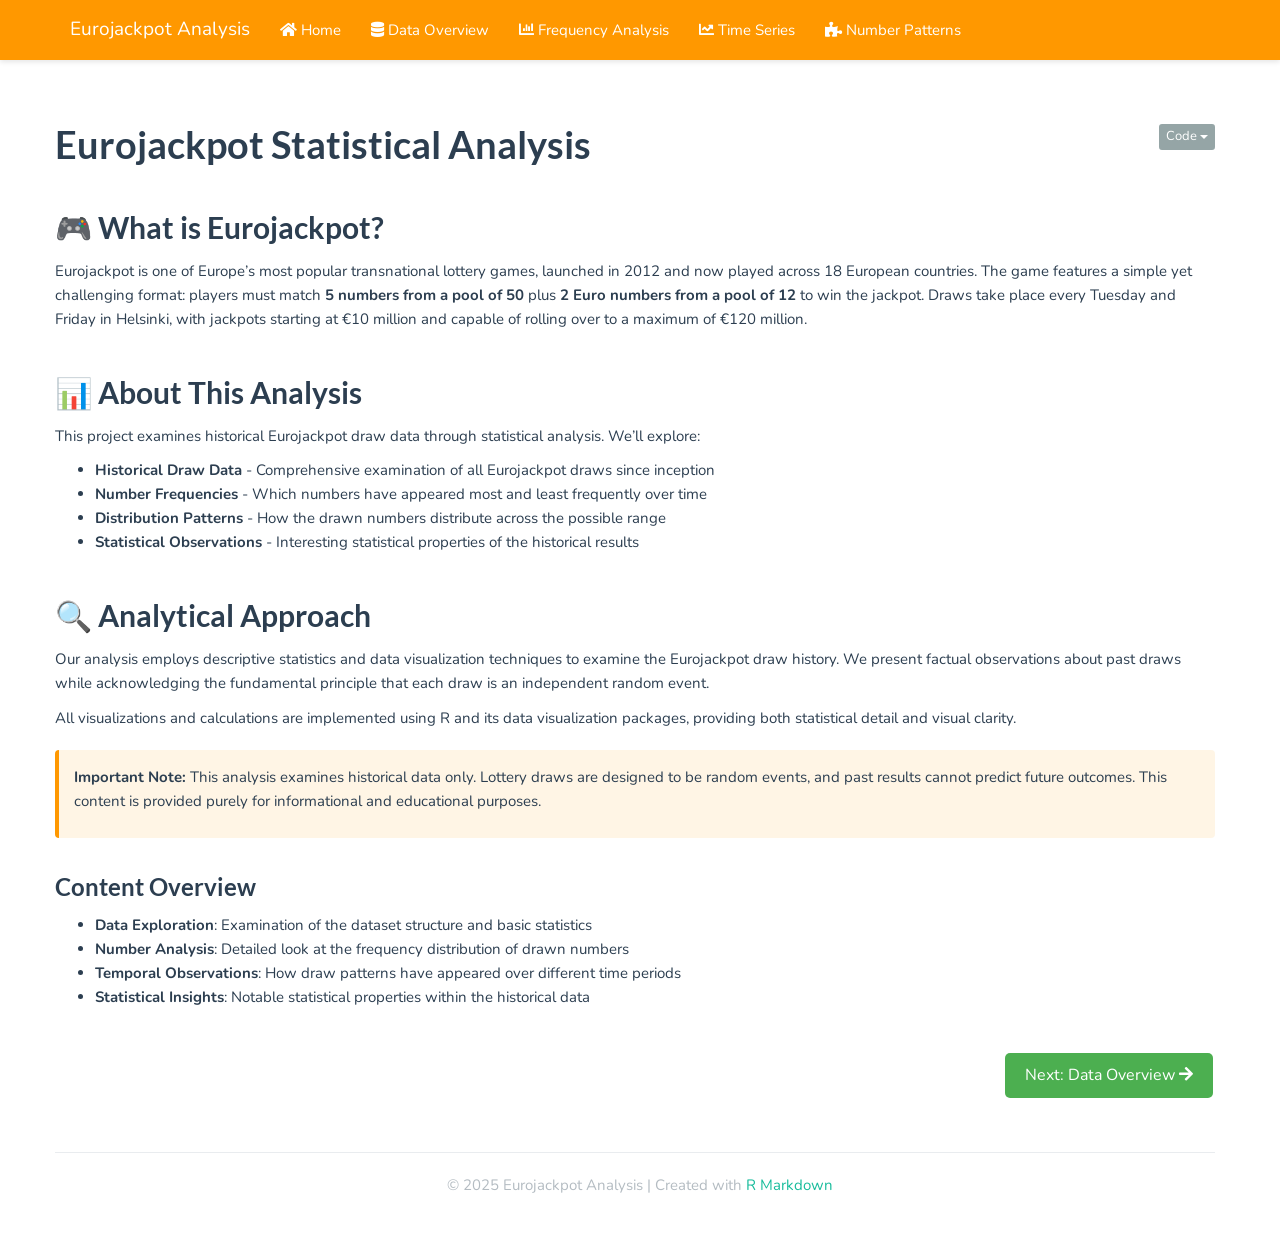
==== docs/index.html @ 08f4d75d "initial commit" ====
<!DOCTYPE html>

<html>

<head>

<meta charset="utf-8" />
<meta name="generator" content="pandoc" />
<meta http-equiv="X-UA-Compatible" content="IE=EDGE" />




<title>Eurojackpot Statistical Analysis</title>

<script src="site_libs/header-attrs-2.21/header-attrs.js"></script>
<script src="site_libs/jquery-3.6.0/jquery-3.6.0.min.js"></script>
<meta name="viewport" content="width=device-width, initial-scale=1" />
<link href="site_libs/bootstrap-3.3.5/css/flatly.min.css" rel="stylesheet" />
<script src="site_libs/bootstrap-3.3.5/js/bootstrap.min.js"></script>
<script src="site_libs/bootstrap-3.3.5/shim/html5shiv.min.js"></script>
<script src="site_libs/bootstrap-3.3.5/shim/respond.min.js"></script>
<style>h1 {font-size: 34px;}
       h1.title {font-size: 38px;}
       h2 {font-size: 30px;}
       h3 {font-size: 24px;}
       h4 {font-size: 18px;}
       h5 {font-size: 16px;}
       h6 {font-size: 12px;}
       code {color: inherit; background-color: rgba(0, 0, 0, 0.04);}
       pre:not([class]) { background-color: white }</style>
<script src="site_libs/jqueryui-1.11.4/jquery-ui.min.js"></script>
<link href="site_libs/tocify-1.9.1/jquery.tocify.css" rel="stylesheet" />
<script src="site_libs/tocify-1.9.1/jquery.tocify.js"></script>
<script src="site_libs/navigation-1.1/tabsets.js"></script>
<script src="site_libs/navigation-1.1/codefolding.js"></script>
<link href="site_libs/pagedtable-1.1/css/pagedtable.css" rel="stylesheet" />
<script src="site_libs/pagedtable-1.1/js/pagedtable.js"></script>
<link href="site_libs/font-awesome-6.2.1/css/all.min.css" rel="stylesheet" />
<link href="site_libs/font-awesome-6.2.1/css/v4-shims.min.css" rel="stylesheet" />
<link rel="stylesheet" href="https://cdnjs.cloudflare.com/ajax/libs/font-awesome/5.15.4/css/all.min.css">
<link href="https://fonts.googleapis.com/css2?family=Nunito:wght@300;400;600;700&display=swap" rel="stylesheet">

<style type="text/css">
  code{white-space: pre-wrap;}
  span.smallcaps{font-variant: small-caps;}
  span.underline{text-decoration: underline;}
  div.column{display: inline-block; vertical-align: top; width: 50%;}
  div.hanging-indent{margin-left: 1.5em; text-indent: -1.5em;}
  ul.task-list{list-style: none;}
    </style>







<link rel="stylesheet" href="styles.css" type="text/css" />



<style type = "text/css">
.main-container {
  max-width: 940px;
  margin-left: auto;
  margin-right: auto;
}
img {
  max-width:100%;
}
.tabbed-pane {
  padding-top: 12px;
}
.html-widget {
  margin-bottom: 20px;
}
button.code-folding-btn:focus {
  outline: none;
}
summary {
  display: list-item;
}
details > summary > p:only-child {
  display: inline;
}
pre code {
  padding: 0;
}
</style>


<style type="text/css">
.dropdown-submenu {
  position: relative;
}
.dropdown-submenu>.dropdown-menu {
  top: 0;
  left: 100%;
  margin-top: -6px;
  margin-left: -1px;
  border-radius: 0 6px 6px 6px;
}
.dropdown-submenu:hover>.dropdown-menu {
  display: block;
}
.dropdown-submenu>a:after {
  display: block;
  content: " ";
  float: right;
  width: 0;
  height: 0;
  border-color: transparent;
  border-style: solid;
  border-width: 5px 0 5px 5px;
  border-left-color: #cccccc;
  margin-top: 5px;
  margin-right: -10px;
}
.dropdown-submenu:hover>a:after {
  border-left-color: #adb5bd;
}
.dropdown-submenu.pull-left {
  float: none;
}
.dropdown-submenu.pull-left>.dropdown-menu {
  left: -100%;
  margin-left: 10px;
  border-radius: 6px 0 6px 6px;
}
</style>

<script type="text/javascript">
// manage active state of menu based on current page
$(document).ready(function () {
  // active menu anchor
  href = window.location.pathname
  href = href.substr(href.lastIndexOf('/') + 1)
  if (href === "")
    href = "index.html";
  var menuAnchor = $('a[href="' + href + '"]');

  // mark the anchor link active (and if it's in a dropdown, also mark that active)
  var dropdown = menuAnchor.closest('li.dropdown');
  if (window.bootstrap) { // Bootstrap 4+
    menuAnchor.addClass('active');
    dropdown.find('> .dropdown-toggle').addClass('active');
  } else { // Bootstrap 3
    menuAnchor.parent().addClass('active');
    dropdown.addClass('active');
  }

  // Navbar adjustments
  var navHeight = $(".navbar").first().height() + 15;
  var style = document.createElement('style');
  var pt = "padding-top: " + navHeight + "px; ";
  var mt = "margin-top: -" + navHeight + "px; ";
  var css = "";
  // offset scroll position for anchor links (for fixed navbar)
  for (var i = 1; i <= 6; i++) {
    css += ".section h" + i + "{ " + pt + mt + "}\n";
  }
  style.innerHTML = "body {" + pt + "padding-bottom: 40px; }\n" + css;
  document.head.appendChild(style);
});
</script>

<!-- tabsets -->

<style type="text/css">
.tabset-dropdown > .nav-tabs {
  display: inline-table;
  max-height: 500px;
  min-height: 44px;
  overflow-y: auto;
  border: 1px solid #ddd;
  border-radius: 4px;
}

.tabset-dropdown > .nav-tabs > li.active:before, .tabset-dropdown > .nav-tabs.nav-tabs-open:before {
  content: "\e259";
  font-family: 'Glyphicons Halflings';
  display: inline-block;
  padding: 10px;
  border-right: 1px solid #ddd;
}

.tabset-dropdown > .nav-tabs.nav-tabs-open > li.active:before {
  content: "\e258";
  font-family: 'Glyphicons Halflings';
  border: none;
}

.tabset-dropdown > .nav-tabs > li.active {
  display: block;
}

.tabset-dropdown > .nav-tabs > li > a,
.tabset-dropdown > .nav-tabs > li > a:focus,
.tabset-dropdown > .nav-tabs > li > a:hover {
  border: none;
  display: inline-block;
  border-radius: 4px;
  background-color: transparent;
}

.tabset-dropdown > .nav-tabs.nav-tabs-open > li {
  display: block;
  float: none;
}

.tabset-dropdown > .nav-tabs > li {
  display: none;
}
</style>

<!-- code folding -->
<style type="text/css">
.code-folding-btn { margin-bottom: 4px; }
</style>



<style type="text/css">

#TOC {
  margin: 25px 0px 20px 0px;
}
@media (max-width: 768px) {
#TOC {
  position: relative;
  width: 100%;
}
}

@media print {
.toc-content {
  /* see https://github.com/w3c/csswg-drafts/issues/4434 */
  float: right;
}
}

.toc-content {
  padding-left: 30px;
  padding-right: 40px;
}

div.main-container {
  max-width: 1200px;
}

div.tocify {
  width: 20%;
  max-width: 260px;
  max-height: 85%;
}

@media (min-width: 768px) and (max-width: 991px) {
  div.tocify {
    width: 25%;
  }
}

@media (max-width: 767px) {
  div.tocify {
    width: 100%;
    max-width: none;
  }
}

.tocify ul, .tocify li {
  line-height: 20px;
}

.tocify-subheader .tocify-item {
  font-size: 0.90em;
}

.tocify .list-group-item {
  border-radius: 0px;
}

.tocify-subheader {
  display: inline;
}
.tocify-subheader .tocify-item {
  font-size: 0.95em;
}

</style>



</head>

<body>


<div class="container-fluid main-container">


<!-- setup 3col/9col grid for toc_float and main content  -->
<div class="row">
<div class="col-xs-12 col-sm-4 col-md-3">
<div id="TOC" class="tocify">
</div>
</div>

<div class="toc-content col-xs-12 col-sm-8 col-md-9">




<div class="navbar navbar-inverse  navbar-fixed-top" role="navigation">
  <div class="container">
    <div class="navbar-header">
      <button type="button" class="navbar-toggle collapsed" data-toggle="collapse" data-bs-toggle="collapse" data-target="#navbar" data-bs-target="#navbar">
        <span class="icon-bar"></span>
        <span class="icon-bar"></span>
        <span class="icon-bar"></span>
      </button>
      <a class="navbar-brand" href="index.html">Eurojackpot Analysis</a>
    </div>
    <div id="navbar" class="navbar-collapse collapse">
      <ul class="nav navbar-nav">
        <li>
  <a href="index.html">
    <span class="fa fa-home"></span>
     
    Home
  </a>
</li>
<li>
  <a href="data-overview.html">
    <span class="fa fa-database"></span>
     
    Data Overview
  </a>
</li>
<li>
  <a href="frequency-analysis.html">
    <span class="fa fa-chart-bar"></span>
     
    Frequency Analysis
  </a>
</li>
<li>
  <a href="time-series.html">
    <span class="fa fa-chart-line"></span>
     
    Time Series
  </a>
</li>
<li>
  <a href="number-patterns.html">
    <span class="fa fa-puzzle-piece"></span>
     
    Number Patterns
  </a>
</li>
      </ul>
      <ul class="nav navbar-nav navbar-right">
        <li>
  <a href="https://github.com/eonurk/eurojackpot">
    <span class="fa fa-github"></span>
     
  </a>
</li>
      </ul>
    </div><!--/.nav-collapse -->
  </div><!--/.container -->
</div><!--/.navbar -->

<div id="header">

<div class="btn-group pull-right float-right">
<button type="button" class="btn btn-default btn-xs btn-secondary btn-sm dropdown-toggle" data-toggle="dropdown" data-bs-toggle="dropdown" aria-haspopup="true" aria-expanded="false"><span>Code</span> <span class="caret"></span></button>
<ul class="dropdown-menu dropdown-menu-right" style="min-width: 50px;">
<li><a id="rmd-show-all-code" href="#">Show All Code</a></li>
<li><a id="rmd-hide-all-code" href="#">Hide All Code</a></li>
</ul>
</div>



<h1 class="title toc-ignore">Eurojackpot Statistical Analysis</h1>

</div>


<div id="what-is-eurojackpot" class="section level2">
<h2>🎮 What is Eurojackpot?</h2>
<p>Eurojackpot is one of Europe’s most popular transnational lottery
games, launched in 2012 and now played across 18 European countries. The
game features a simple yet challenging format: players must match
<strong>5 numbers from a pool of 50</strong> plus <strong>2 Euro numbers
from a pool of 12</strong> to win the jackpot. Draws take place every
Tuesday and Friday in Helsinki, with jackpots starting at €10 million
and capable of rolling over to a maximum of €120 million.</p>
</div>
<div id="about-this-analysis" class="section level2">
<h2>📊 About This Analysis</h2>
<p>This project examines historical Eurojackpot draw data through
statistical analysis. We’ll explore:</p>
<ul>
<li><strong>Historical Draw Data</strong> - Comprehensive examination of
all Eurojackpot draws since inception</li>
<li><strong>Number Frequencies</strong> - Which numbers have appeared
most and least frequently over time</li>
<li><strong>Distribution Patterns</strong> - How the drawn numbers
distribute across the possible range</li>
<li><strong>Statistical Observations</strong> - Interesting statistical
properties of the historical results</li>
</ul>
</div>
<div id="analytical-approach" class="section level2">
<h2>🔍 Analytical Approach</h2>
<p>Our analysis employs descriptive statistics and data visualization
techniques to examine the Eurojackpot draw history. We present factual
observations about past draws while acknowledging the fundamental
principle that each draw is an independent random event.</p>
<p>All visualizations and calculations are implemented using R and its
data visualization packages, providing both statistical detail and
visual clarity.</p>
<div class="info-box">
<p><strong>Important Note:</strong> This analysis examines historical
data only. Lottery draws are designed to be random events, and past
results cannot predict future outcomes. This content is provided purely
for informational and educational purposes.</p>
</div>
<div id="content-overview" class="section level3">
<h3>Content Overview</h3>
<ul>
<li><strong>Data Exploration</strong>: Examination of the dataset
structure and basic statistics</li>
<li><strong>Number Analysis</strong>: Detailed look at the frequency
distribution of drawn numbers</li>
<li><strong>Temporal Observations</strong>: How draw patterns have
appeared over different time periods</li>
<li><strong>Statistical Insights</strong>: Notable statistical
properties within the historical data</li>
</ul>
<div class="navigation-buttons">
<p><a href="data-overview.html" class="next-button">Next: Data Overview
<i class="fa fa-arrow-right"></i></a></p>
</div>
<style>
.navigation-buttons {
  margin-top: 40px;
  text-align: right;
}

.next-button {
  background-color: #4CAF50;
  color: white;
  padding: 10px 20px;
  text-align: center;
  text-decoration: none;
  display: inline-block;
  font-size: 16px;
  margin: 4px 2px;
  cursor: pointer;
  border-radius: 5px;
  transition: background-color 0.3s;
}

.next-button:hover {
  background-color: #45a049;
}
</style>
</div>
</div>

<footer class="footer">
  <div class="container">
    <div class="row">
      <div class="col-lg-12">
        <p class="text-muted">© 2025 Eurojackpot Analysis | Created with <a href="https://rmarkdown.rstudio.com">R Markdown</a></p>
      </div>
    </div>
  </div>
</footer> 


</div>
</div>

</div>

<script>

// add bootstrap table styles to pandoc tables
function bootstrapStylePandocTables() {
  $('tr.odd').parent('tbody').parent('table').addClass('table table-condensed');
}
$(document).ready(function () {
  bootstrapStylePandocTables();
});


</script>

<!-- tabsets -->

<script>
$(document).ready(function () {
  window.buildTabsets("TOC");
});

$(document).ready(function () {
  $('.tabset-dropdown > .nav-tabs > li').click(function () {
    $(this).parent().toggleClass('nav-tabs-open');
  });
});
</script>

<!-- code folding -->
<script>
$(document).ready(function () {
  window.initializeCodeFolding("hide" === "show");
});
</script>

<script>
$(document).ready(function ()  {

    // temporarily add toc-ignore selector to headers for the consistency with Pandoc
    $('.unlisted.unnumbered').addClass('toc-ignore')

    // move toc-ignore selectors from section div to header
    $('div.section.toc-ignore')
        .removeClass('toc-ignore')
        .children('h1,h2,h3,h4,h5').addClass('toc-ignore');

    // establish options
    var options = {
      selectors: "h1,h2,h3",
      theme: "bootstrap3",
      context: '.toc-content',
      hashGenerator: function (text) {
        return text.replace(/[.\\/?&!#<>]/g, '').replace(/\s/g, '_');
      },
      ignoreSelector: ".toc-ignore",
      scrollTo: 0
    };
    options.showAndHide = false;
    options.smoothScroll = true;

    // tocify
    var toc = $("#TOC").tocify(options).data("toc-tocify");
});
</script>

<!-- dynamically load mathjax for compatibility with self-contained -->
<script>
  (function () {
    var script = document.createElement("script");
    script.type = "text/javascript";
    script.src  = "https://mathjax.rstudio.com/latest/MathJax.js?config=TeX-AMS-MML_HTMLorMML";
    document.getElementsByTagName("head")[0].appendChild(script);
  })();
</script>

</body>
</html>
---- docs/site_libs/bootstrap-3.3.5/css/flatly.min.css ----
@font-face {
  font-family: 'Lato';
  font-style: normal;
  font-weight: 400;
  src: url(fonts/Lato.ttf) format('truetype');
}
@font-face {
  font-family: 'Lato';
  font-style: normal;
  font-weight: 700;
  src: url(fonts/LatoBold.ttf) format('truetype');
}
@font-face {
  font-family: 'Lato';
  font-style: italic;
  font-weight: 400;
  src: url(fonts/LatoItalic.ttf) format('truetype');
}

/*!
 * bootswatch v3.3.6
 * Homepage: http://bootswatch.com
 * Copyright 2012-2015 Thomas Park
 * Licensed under MIT
 * Based on Bootstrap
*//*!
 * Bootstrap v3.3.6 (http://getbootstrap.com)
 * Copyright 2011-2015 Twitter, Inc.
 * Licensed under MIT (https://github.com/twbs/bootstrap/blob/master/LICENSE)
 *//*! normalize.css v3.0.3 | MIT License | github.com/necolas/normalize.css */html{font-family:sans-serif;-ms-text-size-adjust:100%;-webkit-text-size-adjust:100%}body{margin:0}article,aside,details,figcaption,figure,footer,header,hgroup,main,menu,nav,section,summary{display:block}audio,canvas,progress,video{display:inline-block;vertical-align:baseline}audio:not([controls]){display:none;height:0}[hidden],template{display:none}a{background-color:transparent}a:active,a:hover{outline:0}abbr[title]{border-bottom:1px dotted}b,strong{font-weight:bold}dfn{font-style:italic}h1{font-size:2em;margin:0.67em 0}mark{background:#ff0;color:#000}small{font-size:80%}sub,sup{font-size:75%;line-height:0;position:relative;vertical-align:baseline}sup{top:-0.5em}sub{bottom:-0.25em}img{border:0}svg:not(:root){overflow:hidden}figure{margin:1em 40px}hr{-webkit-box-sizing:content-box;-moz-box-sizing:content-box;box-sizing:content-box;height:0}pre{overflow:auto}code,kbd,pre,samp{font-family:monospace, monospace;font-size:1em}button,input,optgroup,select,textarea{color:inherit;font:inherit;margin:0}button{overflow:visible}button,select{text-transform:none}button,html input[type="button"],input[type="reset"],input[type="submit"]{-webkit-appearance:button;cursor:pointer}button[disabled],html input[disabled]{cursor:default}button::-moz-focus-inner,input::-moz-focus-inner{border:0;padding:0}input{line-height:normal}input[type="checkbox"],input[type="radio"]{-webkit-box-sizing:border-box;-moz-box-sizing:border-box;box-sizing:border-box;padding:0}input[type="number"]::-webkit-inner-spin-button,input[type="number"]::-webkit-outer-spin-button{height:auto}input[type="search"]{-webkit-appearance:textfield;-webkit-box-sizing:content-box;-moz-box-sizing:content-box;box-sizing:content-box}input[type="search"]::-webkit-search-cancel-button,input[type="search"]::-webkit-search-decoration{-webkit-appearance:none}fieldset{border:1px solid #c0c0c0;margin:0 2px;padding:0.35em 0.625em 0.75em}legend{border:0;padding:0}textarea{overflow:auto}optgroup{font-weight:bold}table{border-collapse:collapse;border-spacing:0}td,th{padding:0}/*! Source: https://github.com/h5bp/html5-boilerplate/blob/master/src/css/main.css */@media print{*,*:before,*:after{background:transparent !important;color:#000 !important;-webkit-box-shadow:none !important;box-shadow:none !important;text-shadow:none !important}a,a:visited{text-decoration:underline}a[href]:after{content:" (" attr(href) ")"}abbr[title]:after{content:" (" attr(title) ")"}a[href^="#"]:after,a[href^="javascript:"]:after{content:""}pre,blockquote{border:1px solid #999;page-break-inside:avoid}thead{display:table-header-group}tr,img{page-break-inside:avoid}img{max-width:100% !important}p,h2,h3{orphans:3;widows:3}h2,h3{page-break-after:avoid}.navbar{display:none}.btn>.caret,.dropup>.btn>.caret{border-top-color:#000 !important}.label{border:1px solid #000}.table{border-collapse:collapse !important}.table td,.table th{background-color:#fff !important}.table-bordered th,.table-bordered td{border:1px solid #ddd !important}}@font-face{font-family:'Glyphicons Halflings';src:url('../fonts/glyphicons-halflings-regular.eot');src:url('../fonts/glyphicons-halflings-regular.eot?#iefix') format('embedded-opentype'),url('../fonts/glyphicons-halflings-regular.woff') format('woff'),url('../fonts/glyphicons-halflings-regular.ttf') format('truetype'),url('../fonts/glyphicons-halflings-regular.svg#glyphicons_halflingsregular') format('svg')}.glyphicon{position:relative;top:1px;display:inline-block;font-family:'Glyphicons Halflings';font-style:normal;font-weight:normal;line-height:1;-webkit-font-smoothing:antialiased;-moz-osx-font-smoothing:grayscale}.glyphicon-asterisk:before{content:"\002a"}.glyphicon-plus:before{content:"\002b"}.glyphicon-euro:before,.glyphicon-eur:before{content:"\20ac"}.glyphicon-minus:before{content:"\2212"}.glyphicon-cloud:before{content:"\2601"}.glyphicon-envelope:before{content:"\2709"}.glyphicon-pencil:before{content:"\270f"}.glyphicon-glass:before{content:"\e001"}.glyphicon-music:before{content:"\e002"}.glyphicon-search:before{content:"\e003"}.glyphicon-heart:before{content:"\e005"}.glyphicon-star:before{content:"\e006"}.glyphicon-star-empty:before{content:"\e007"}.glyphicon-user:before{content:"\e008"}.glyphicon-film:before{content:"\e009"}.glyphicon-th-large:before{content:"\e010"}.glyphicon-th:before{content:"\e011"}.glyphicon-th-list:before{content:"\e012"}.glyphicon-ok:before{content:"\e013"}.glyphicon-remove:before{content:"\e014"}.glyphicon-zoom-in:before{content:"\e015"}.glyphicon-zoom-out:before{content:"\e016"}.glyphicon-off:before{content:"\e017"}.glyphicon-signal:before{content:"\e018"}.glyphicon-cog:before{content:"\e019"}.glyphicon-trash:before{content:"\e020"}.glyphicon-home:before{content:"\e021"}.glyphicon-file:before{content:"\e022"}.glyphicon-time:before{content:"\e023"}.glyphicon-road:before{content:"\e024"}.glyphicon-download-alt:before{content:"\e025"}.glyphicon-download:before{content:"\e026"}.glyphicon-upload:before{content:"\e027"}.glyphicon-inbox:before{content:"\e028"}.glyphicon-play-circle:before{content:"\e029"}.glyphicon-repeat:before{content:"\e030"}.glyphicon-refresh:before{content:"\e031"}.glyphicon-list-alt:before{content:"\e032"}.glyphicon-lock:before{content:"\e033"}.glyphicon-flag:before{content:"\e034"}.glyphicon-headphones:before{content:"\e035"}.glyphicon-volume-off:before{content:"\e036"}.glyphicon-volume-down:before{content:"\e037"}.glyphicon-volume-up:before{content:"\e038"}.glyphicon-qrcode:before{content:"\e039"}.glyphicon-barcode:before{content:"\e040"}.glyphicon-tag:before{content:"\e041"}.glyphicon-tags:before{content:"\e042"}.glyphicon-book:before{content:"\e043"}.glyphicon-bookmark:before{content:"\e044"}.glyphicon-print:before{content:"\e045"}.glyphicon-camera:before{content:"\e046"}.glyphicon-font:before{content:"\e047"}.glyphicon-bold:before{content:"\e048"}.glyphicon-italic:before{content:"\e049"}.glyphicon-text-height:before{content:"\e050"}.glyphicon-text-width:before{content:"\e051"}.glyphicon-align-left:before{content:"\e052"}.glyphicon-align-center:before{content:"\e053"}.glyphicon-align-right:before{content:"\e054"}.glyphicon-align-justify:before{content:"\e055"}.glyphicon-list:before{content:"\e056"}.glyphicon-indent-left:before{content:"\e057"}.glyphicon-indent-right:before{content:"\e058"}.glyphicon-facetime-video:before{content:"\e059"}.glyphicon-picture:before{content:"\e060"}.glyphicon-map-marker:before{content:"\e062"}.glyphicon-adjust:before{content:"\e063"}.glyphicon-tint:before{content:"\e064"}.glyphicon-edit:before{content:"\e065"}.glyphicon-share:before{content:"\e066"}.glyphicon-check:before{content:"\e067"}.glyphicon-move:before{content:"\e068"}.glyphicon-step-backward:before{content:"\e069"}.glyphicon-fast-backward:before{content:"\e070"}.glyphicon-backward:before{content:"\e071"}.glyphicon-play:before{content:"\e072"}.glyphicon-pause:before{content:"\e073"}.glyphicon-stop:before{content:"\e074"}.glyphicon-forward:before{content:"\e075"}.glyphicon-fast-forward:before{content:"\e076"}.glyphicon-step-forward:before{content:"\e077"}.glyphicon-eject:before{content:"\e078"}.glyphicon-chevron-left:before{content:"\e079"}.glyphicon-chevron-right:before{content:"\e080"}.glyphicon-plus-sign:before{content:"\e081"}.glyphicon-minus-sign:before{content:"\e082"}.glyphicon-remove-sign:before{content:"\e083"}.glyphicon-ok-sign:before{content:"\e084"}.glyphicon-question-sign:before{content:"\e085"}.glyphicon-info-sign:before{content:"\e086"}.glyphicon-screenshot:before{content:"\e087"}.glyphicon-remove-circle:before{content:"\e088"}.glyphicon-ok-circle:before{content:"\e089"}.glyphicon-ban-circle:before{content:"\e090"}.glyphicon-arrow-left:before{content:"\e091"}.glyphicon-arrow-right:before{content:"\e092"}.glyphicon-arrow-up:before{content:"\e093"}.glyphicon-arrow-down:before{content:"\e094"}.glyphicon-share-alt:before{content:"\e095"}.glyphicon-resize-full:before{content:"\e096"}.glyphicon-resize-small:before{content:"\e097"}.glyphicon-exclamation-sign:before{content:"\e101"}.glyphicon-gift:before{content:"\e102"}.glyphicon-leaf:before{content:"\e103"}.glyphicon-fire:before{content:"\e104"}.glyphicon-eye-open:before{content:"\e105"}.glyphicon-eye-close:before{content:"\e106"}.glyphicon-warning-sign:before{content:"\e107"}.glyphicon-plane:before{content:"\e108"}.glyphicon-calendar:before{content:"\e109"}.glyphicon-random:before{content:"\e110"}.glyphicon-comment:before{content:"\e111"}.glyphicon-magnet:before{content:"\e112"}.glyphicon-chevron-up:before{content:"\e113"}.glyphicon-chevron-down:before{content:"\e114"}.glyphicon-retweet:before{content:"\e115"}.glyphicon-shopping-cart:before{content:"\e116"}.glyphicon-folder-close:before{content:"\e117"}.glyphicon-folder-open:before{content:"\e118"}.glyphicon-resize-vertical:before{content:"\e119"}.glyphicon-resize-horizontal:before{content:"\e120"}.glyphicon-hdd:before{content:"\e121"}.glyphicon-bullhorn:before{content:"\e122"}.glyphicon-bell:before{content:"\e123"}.glyphicon-certificate:before{content:"\e124"}.glyphicon-thumbs-up:before{content:"\e125"}.glyphicon-thumbs-down:before{content:"\e126"}.glyphicon-hand-right:before{content:"\e127"}.glyphicon-hand-left:before{content:"\e128"}.glyphicon-hand-up:before{content:"\e129"}.glyphicon-hand-down:before{content:"\e130"}.glyphicon-circle-arrow-right:before{content:"\e131"}.glyphicon-circle-arrow-left:before{content:"\e132"}.glyphicon-circle-arrow-up:before{content:"\e133"}.glyphicon-circle-arrow-down:before{content:"\e134"}.glyphicon-globe:before{content:"\e135"}.glyphicon-wrench:before{content:"\e136"}.glyphicon-tasks:before{content:"\e137"}.glyphicon-filter:before{content:"\e138"}.glyphicon-briefcase:before{content:"\e139"}.glyphicon-fullscreen:before{content:"\e140"}.glyphicon-dashboard:before{content:"\e141"}.glyphicon-paperclip:before{content:"\e142"}.glyphicon-heart-empty:before{content:"\e143"}.glyphicon-link:before{content:"\e144"}.glyphicon-phone:before{content:"\e145"}.glyphicon-pushpin:before{content:"\e146"}.glyphicon-usd:before{content:"\e148"}.glyphicon-gbp:before{content:"\e149"}.glyphicon-sort:before{content:"\e150"}.glyphicon-sort-by-alphabet:before{content:"\e151"}.glyphicon-sort-by-alphabet-alt:before{content:"\e152"}.glyphicon-sort-by-order:before{content:"\e153"}.glyphicon-sort-by-order-alt:before{content:"\e154"}.glyphicon-sort-by-attributes:before{content:"\e155"}.glyphicon-sort-by-attributes-alt:before{content:"\e156"}.glyphicon-unchecked:before{content:"\e157"}.glyphicon-expand:before{content:"\e158"}.glyphicon-collapse-down:before{content:"\e159"}.glyphicon-collapse-up:before{content:"\e160"}.glyphicon-log-in:before{content:"\e161"}.glyphicon-flash:before{content:"\e162"}.glyphicon-log-out:before{content:"\e163"}.glyphicon-new-window:before{content:"\e164"}.glyphicon-record:before{content:"\e165"}.glyphicon-save:before{content:"\e166"}.glyphicon-open:before{content:"\e167"}.glyphicon-saved:before{content:"\e168"}.glyphicon-import:before{content:"\e169"}.glyphicon-export:before{content:"\e170"}.glyphicon-send:before{content:"\e171"}.glyphicon-floppy-disk:before{content:"\e172"}.glyphicon-floppy-saved:before{content:"\e173"}.glyphicon-floppy-remove:before{content:"\e174"}.glyphicon-floppy-save:before{content:"\e175"}.glyphicon-floppy-open:before{content:"\e176"}.glyphicon-credit-card:before{content:"\e177"}.glyphicon-transfer:before{content:"\e178"}.glyphicon-cutlery:before{content:"\e179"}.glyphicon-header:before{content:"\e180"}.glyphicon-compressed:before{content:"\e181"}.glyphicon-earphone:before{content:"\e182"}.glyphicon-phone-alt:before{content:"\e183"}.glyphicon-tower:before{content:"\e184"}.glyphicon-stats:before{content:"\e185"}.glyphicon-sd-video:before{content:"\e186"}.glyphicon-hd-video:before{content:"\e187"}.glyphicon-subtitles:before{content:"\e188"}.glyphicon-sound-stereo:before{content:"\e189"}.glyphicon-sound-dolby:before{content:"\e190"}.glyphicon-sound-5-1:before{content:"\e191"}.glyphicon-sound-6-1:before{content:"\e192"}.glyphicon-sound-7-1:before{content:"\e193"}.glyphicon-copyright-mark:before{content:"\e194"}.glyphicon-registration-mark:before{content:"\e195"}.glyphicon-cloud-download:before{content:"\e197"}.glyphicon-cloud-upload:before{content:"\e198"}.glyphicon-tree-conifer:before{content:"\e199"}.glyphicon-tree-deciduous:before{content:"\e200"}.glyphicon-cd:before{content:"\e201"}.glyphicon-save-file:before{content:"\e202"}.glyphicon-open-file:before{content:"\e203"}.glyphicon-level-up:before{content:"\e204"}.glyphicon-copy:before{content:"\e205"}.glyphicon-paste:before{content:"\e206"}.glyphicon-alert:before{content:"\e209"}.glyphicon-equalizer:before{content:"\e210"}.glyphicon-king:before{content:"\e211"}.glyphicon-queen:before{content:"\e212"}.glyphicon-pawn:before{content:"\e213"}.glyphicon-bishop:before{content:"\e214"}.glyphicon-knight:before{content:"\e215"}.glyphicon-baby-formula:before{content:"\e216"}.glyphicon-tent:before{content:"\26fa"}.glyphicon-blackboard:before{content:"\e218"}.glyphicon-bed:before{content:"\e219"}.glyphicon-apple:before{content:"\f8ff"}.glyphicon-erase:before{content:"\e221"}.glyphicon-hourglass:before{content:"\231b"}.glyphicon-lamp:before{content:"\e223"}.glyphicon-duplicate:before{content:"\e224"}.glyphicon-piggy-bank:before{content:"\e225"}.glyphicon-scissors:before{content:"\e226"}.glyphicon-bitcoin:before{content:"\e227"}.glyphicon-btc:before{content:"\e227"}.glyphicon-xbt:before{content:"\e227"}.glyphicon-yen:before{content:"\00a5"}.glyphicon-jpy:before{content:"\00a5"}.glyphicon-ruble:before{content:"\20bd"}.glyphicon-rub:before{content:"\20bd"}.glyphicon-scale:before{content:"\e230"}.glyphicon-ice-lolly:before{content:"\e231"}.glyphicon-ice-lolly-tasted:before{content:"\e232"}.glyphicon-education:before{content:"\e233"}.glyphicon-option-horizontal:before{content:"\e234"}.glyphicon-option-vertical:before{content:"\e235"}.glyphicon-menu-hamburger:before{content:"\e236"}.glyphicon-modal-window:before{content:"\e237"}.glyphicon-oil:before{content:"\e238"}.glyphicon-grain:before{content:"\e239"}.glyphicon-sunglasses:before{content:"\e240"}.glyphicon-text-size:before{content:"\e241"}.glyphicon-text-color:before{content:"\e242"}.glyphicon-text-background:before{content:"\e243"}.glyphicon-object-align-top:before{content:"\e244"}.glyphicon-object-align-bottom:before{content:"\e245"}.glyphicon-object-align-horizontal:before{content:"\e246"}.glyphicon-object-align-left:before{content:"\e247"}.glyphicon-object-align-vertical:before{content:"\e248"}.glyphicon-object-align-right:before{content:"\e249"}.glyphicon-triangle-right:before{content:"\e250"}.glyphicon-triangle-left:before{content:"\e251"}.glyphicon-triangle-bottom:before{content:"\e252"}.glyphicon-triangle-top:before{content:"\e253"}.glyphicon-console:before{content:"\e254"}.glyphicon-superscript:before{content:"\e255"}.glyphicon-subscript:before{content:"\e256"}.glyphicon-menu-left:before{content:"\e257"}.glyphicon-menu-right:before{content:"\e258"}.glyphicon-menu-down:before{content:"\e259"}.glyphicon-menu-up:before{content:"\e260"}*{-webkit-box-sizing:border-box;-moz-box-sizing:border-box;box-sizing:border-box}*:before,*:after{-webkit-box-sizing:border-box;-moz-box-sizing:border-box;box-sizing:border-box}html{font-size:10px;-webkit-tap-highlight-color:rgba(0,0,0,0)}body{font-family:"Lato","Helvetica Neue",Helvetica,Arial,sans-serif;font-size:15px;line-height:1.42857143;color:#2c3e50;background-color:#ffffff}input,button,select,textarea{font-family:inherit;font-size:inherit;line-height:inherit}a{color:#18bc9c;text-decoration:none}a:hover,a:focus{color:#18bc9c;text-decoration:underline}a:focus{outline:thin dotted;outline:5px auto -webkit-focus-ring-color;outline-offset:-2px}figure{margin:0}img{vertical-align:middle}.img-responsive,.thumbnail>img,.thumbnail a>img,.carousel-inner>.item>img,.carousel-inner>.item>a>img{display:block;max-width:100%;height:auto}.img-rounded{border-radius:6px}.img-thumbnail{padding:4px;line-height:1.42857143;background-color:#ffffff;border:1px solid #ecf0f1;border-radius:4px;-webkit-transition:all .2s ease-in-out;-o-transition:all .2s ease-in-out;transition:all .2s ease-in-out;display:inline-block;max-width:100%;height:auto}.img-circle{border-radius:50%}hr{margin-top:21px;margin-bottom:21px;border:0;border-top:1px solid #ecf0f1}.sr-only{position:absolute;width:1px;height:1px;margin:-1px;padding:0;overflow:hidden;clip:rect(0, 0, 0, 0);border:0}.sr-only-focusable:active,.sr-only-focusable:focus{position:static;width:auto;height:auto;margin:0;overflow:visible;clip:auto}[role="button"]{cursor:pointer}h1,h2,h3,h4,h5,h6,.h1,.h2,.h3,.h4,.h5,.h6{font-family:"Lato","Helvetica Neue",Helvetica,Arial,sans-serif;font-weight:400;line-height:1.1;color:inherit}h1 small,h2 small,h3 small,h4 small,h5 small,h6 small,.h1 small,.h2 small,.h3 small,.h4 small,.h5 small,.h6 small,h1 .small,h2 .small,h3 .small,h4 .small,h5 .small,h6 .small,.h1 .small,.h2 .small,.h3 .small,.h4 .small,.h5 .small,.h6 .small{font-weight:normal;line-height:1;color:#b4bcc2}h1,.h1,h2,.h2,h3,.h3{margin-top:21px;margin-bottom:10.5px}h1 small,.h1 small,h2 small,.h2 small,h3 small,.h3 small,h1 .small,.h1 .small,h2 .small,.h2 .small,h3 .small,.h3 .small{font-size:65%}h4,.h4,h5,.h5,h6,.h6{margin-top:10.5px;margin-bottom:10.5px}h4 small,.h4 small,h5 small,.h5 small,h6 small,.h6 small,h4 .small,.h4 .small,h5 .small,.h5 .small,h6 .small,.h6 .small{font-size:75%}h1,.h1{font-size:39px}h2,.h2{font-size:32px}h3,.h3{font-size:26px}h4,.h4{font-size:19px}h5,.h5{font-size:15px}h6,.h6{font-size:13px}p{margin:0 0 10.5px}.lead{margin-bottom:21px;font-size:17px;font-weight:300;line-height:1.4}@media (min-width:768px){.lead{font-size:22.5px}}small,.small{font-size:86%}mark,.mark{background-color:#f39c12;padding:.2em}.text-left{text-align:left}.text-right{text-align:right}.text-center{text-align:center}.text-justify{text-align:justify}.text-nowrap{white-space:nowrap}.text-lowercase{text-transform:lowercase}.text-uppercase{text-transform:uppercase}.text-capitalize{text-transform:capitalize}.text-muted{color:#b4bcc2}.text-primary{color:#2c3e50}a.text-primary:hover,a.text-primary:focus{color:#1a242f}.text-success{color:#ffffff}a.text-success:hover,a.text-success:focus{color:#e6e6e6}.text-info{color:#ffffff}a.text-info:hover,a.text-info:focus{color:#e6e6e6}.text-warning{color:#ffffff}a.text-warning:hover,a.text-warning:focus{color:#e6e6e6}.text-danger{color:#ffffff}a.text-danger:hover,a.text-danger:focus{color:#e6e6e6}.bg-primary{color:#fff;background-color:#2c3e50}a.bg-primary:hover,a.bg-primary:focus{background-color:#1a242f}.bg-success{background-color:#18bc9c}a.bg-success:hover,a.bg-success:focus{background-color:#128f76}.bg-info{background-color:#3498db}a.bg-info:hover,a.bg-info:focus{background-color:#217dbb}.bg-warning{background-color:#f39c12}a.bg-warning:hover,a.bg-warning:focus{background-color:#c87f0a}.bg-danger{background-color:#e74c3c}a.bg-danger:hover,a.bg-danger:focus{background-color:#d62c1a}.page-header{padding-bottom:9.5px;margin:42px 0 21px;border-bottom:1px solid transparent}ul,ol{margin-top:0;margin-bottom:10.5px}ul ul,ol ul,ul ol,ol ol{margin-bottom:0}.list-unstyled{padding-left:0;list-style:none}.list-inline{padding-left:0;list-style:none;margin-left:-5px}.list-inline>li{display:inline-block;padding-left:5px;padding-right:5px}dl{margin-top:0;margin-bottom:21px}dt,dd{line-height:1.42857143}dt{font-weight:bold}dd{margin-left:0}@media (min-width:768px){.dl-horizontal dt{float:left;width:160px;clear:left;text-align:right;overflow:hidden;text-overflow:ellipsis;white-space:nowrap}.dl-horizontal dd{margin-left:180px}}abbr[title],abbr[data-original-title]{cursor:help;border-bottom:1px dotted #b4bcc2}.initialism{font-size:90%;text-transform:uppercase}blockquote{padding:10.5px 21px;margin:0 0 21px;font-size:18.75px;border-left:5px solid #ecf0f1}blockquote p:last-child,blockquote ul:last-child,blockquote ol:last-child{margin-bottom:0}blockquote footer,blockquote small,blockquote .small{display:block;font-size:80%;line-height:1.42857143;color:#b4bcc2}blockquote footer:before,blockquote small:before,blockquote .small:before{content:'\2014 \00A0'}.blockquote-reverse,blockquote.pull-right{padding-right:15px;padding-left:0;border-right:5px solid #ecf0f1;border-left:0;text-align:right}.blockquote-reverse footer:before,blockquote.pull-right footer:before,.blockquote-reverse small:before,blockquote.pull-right small:before,.blockquote-reverse .small:before,blockquote.pull-right .small:before{content:''}.blockquote-reverse footer:after,blockquote.pull-right footer:after,.blockquote-reverse small:after,blockquote.pull-right small:after,.blockquote-reverse .small:after,blockquote.pull-right .small:after{content:'\00A0 \2014'}address{margin-bottom:21px;font-style:normal;line-height:1.42857143}code,kbd,pre,samp{font-family:monospace}code{padding:2px 4px;font-size:90%;color:#c7254e;background-color:#f9f2f4;border-radius:4px}kbd{padding:2px 4px;font-size:90%;color:#ffffff;background-color:#333333;border-radius:3px;-webkit-box-shadow:inset 0 -1px 0 rgba(0,0,0,0.25);box-shadow:inset 0 -1px 0 rgba(0,0,0,0.25)}kbd kbd{padding:0;font-size:100%;font-weight:bold;-webkit-box-shadow:none;box-shadow:none}pre{display:block;padding:10px;margin:0 0 10.5px;font-size:14px;line-height:1.42857143;word-break:break-all;word-wrap:break-word;color:#7b8a8b;background-color:#ecf0f1;border:1px solid #cccccc;border-radius:4px}pre code{padding:0;font-size:inherit;color:inherit;white-space:pre-wrap;background-color:transparent;border-radius:0}.pre-scrollable{max-height:340px;overflow-y:scroll}.container{margin-right:auto;margin-left:auto;padding-left:15px;padding-right:15px}@media (min-width:768px){.container{width:750px}}@media (min-width:992px){.container{width:970px}}@media (min-width:1200px){.container{width:1170px}}.container-fluid{margin-right:auto;margin-left:auto;padding-left:15px;padding-right:15px}.row{margin-left:-15px;margin-right:-15px}.col-xs-1,.col-sm-1,.col-md-1,.col-lg-1,.col-xs-2,.col-sm-2,.col-md-2,.col-lg-2,.col-xs-3,.col-sm-3,.col-md-3,.col-lg-3,.col-xs-4,.col-sm-4,.col-md-4,.col-lg-4,.col-xs-5,.col-sm-5,.col-md-5,.col-lg-5,.col-xs-6,.col-sm-6,.col-md-6,.col-lg-6,.col-xs-7,.col-sm-7,.col-md-7,.col-lg-7,.col-xs-8,.col-sm-8,.col-md-8,.col-lg-8,.col-xs-9,.col-sm-9,.col-md-9,.col-lg-9,.col-xs-10,.col-sm-10,.col-md-10,.col-lg-10,.col-xs-11,.col-sm-11,.col-md-11,.col-lg-11,.col-xs-12,.col-sm-12,.col-md-12,.col-lg-12{position:relative;min-height:1px;padding-left:15px;padding-right:15px}.col-xs-1,.col-xs-2,.col-xs-3,.col-xs-4,.col-xs-5,.col-xs-6,.col-xs-7,.col-xs-8,.col-xs-9,.col-xs-10,.col-xs-11,.col-xs-12{float:left}.col-xs-12{width:100%}.col-xs-11{width:91.66666667%}.col-xs-10{width:83.33333333%}.col-xs-9{width:75%}.col-xs-8{width:66.66666667%}.col-xs-7{width:58.33333333%}.col-xs-6{width:50%}.col-xs-5{width:41.66666667%}.col-xs-4{width:33.33333333%}.col-xs-3{width:25%}.col-xs-2{width:16.66666667%}.col-xs-1{width:8.33333333%}.col-xs-pull-12{right:100%}.col-xs-pull-11{right:91.66666667%}.col-xs-pull-10{right:83.33333333%}.col-xs-pull-9{right:75%}.col-xs-pull-8{right:66.66666667%}.col-xs-pull-7{right:58.33333333%}.col-xs-pull-6{right:50%}.col-xs-pull-5{right:41.66666667%}.col-xs-pull-4{right:33.33333333%}.col-xs-pull-3{right:25%}.col-xs-pull-2{right:16.66666667%}.col-xs-pull-1{right:8.33333333%}.col-xs-pull-0{right:auto}.col-xs-push-12{left:100%}.col-xs-push-11{left:91.66666667%}.col-xs-push-10{left:83.33333333%}.col-xs-push-9{left:75%}.col-xs-push-8{left:66.66666667%}.col-xs-push-7{left:58.33333333%}.col-xs-push-6{left:50%}.col-xs-push-5{left:41.66666667%}.col-xs-push-4{left:33.33333333%}.col-xs-push-3{left:25%}.col-xs-push-2{left:16.66666667%}.col-xs-push-1{left:8.33333333%}.col-xs-push-0{left:auto}.col-xs-offset-12{margin-left:100%}.col-xs-offset-11{margin-left:91.66666667%}.col-xs-offset-10{margin-left:83.33333333%}.col-xs-offset-9{margin-left:75%}.col-xs-offset-8{margin-left:66.66666667%}.col-xs-offset-7{margin-left:58.33333333%}.col-xs-offset-6{margin-left:50%}.col-xs-offset-5{margin-left:41.66666667%}.col-xs-offset-4{margin-left:33.33333333%}.col-xs-offset-3{margin-left:25%}.col-xs-offset-2{margin-left:16.66666667%}.col-xs-offset-1{margin-left:8.33333333%}.col-xs-offset-0{margin-left:0%}@media (min-width:768px){.col-sm-1,.col-sm-2,.col-sm-3,.col-sm-4,.col-sm-5,.col-sm-6,.col-sm-7,.col-sm-8,.col-sm-9,.col-sm-10,.col-sm-11,.col-sm-12{float:left}.col-sm-12{width:100%}.col-sm-11{width:91.66666667%}.col-sm-10{width:83.33333333%}.col-sm-9{width:75%}.col-sm-8{width:66.66666667%}.col-sm-7{width:58.33333333%}.col-sm-6{width:50%}.col-sm-5{width:41.66666667%}.col-sm-4{width:33.33333333%}.col-sm-3{width:25%}.col-sm-2{width:16.66666667%}.col-sm-1{width:8.33333333%}.col-sm-pull-12{right:100%}.col-sm-pull-11{right:91.66666667%}.col-sm-pull-10{right:83.33333333%}.col-sm-pull-9{right:75%}.col-sm-pull-8{right:66.66666667%}.col-sm-pull-7{right:58.33333333%}.col-sm-pull-6{right:50%}.col-sm-pull-5{right:41.66666667%}.col-sm-pull-4{right:33.33333333%}.col-sm-pull-3{right:25%}.col-sm-pull-2{right:16.66666667%}.col-sm-pull-1{right:8.33333333%}.col-sm-pull-0{right:auto}.col-sm-push-12{left:100%}.col-sm-push-11{left:91.66666667%}.col-sm-push-10{left:83.33333333%}.col-sm-push-9{left:75%}.col-sm-push-8{left:66.66666667%}.col-sm-push-7{left:58.33333333%}.col-sm-push-6{left:50%}.col-sm-push-5{left:41.66666667%}.col-sm-push-4{left:33.33333333%}.col-sm-push-3{left:25%}.col-sm-push-2{left:16.66666667%}.col-sm-push-1{left:8.33333333%}.col-sm-push-0{left:auto}.col-sm-offset-12{margin-left:100%}.col-sm-offset-11{margin-left:91.66666667%}.col-sm-offset-10{margin-left:83.33333333%}.col-sm-offset-9{margin-left:75%}.col-sm-offset-8{margin-left:66.66666667%}.col-sm-offset-7{margin-left:58.33333333%}.col-sm-offset-6{margin-left:50%}.col-sm-offset-5{margin-left:41.66666667%}.col-sm-offset-4{margin-left:33.33333333%}.col-sm-offset-3{margin-left:25%}.col-sm-offset-2{margin-left:16.66666667%}.col-sm-offset-1{margin-left:8.33333333%}.col-sm-offset-0{margin-left:0%}}@media (min-width:992px){.col-md-1,.col-md-2,.col-md-3,.col-md-4,.col-md-5,.col-md-6,.col-md-7,.col-md-8,.col-md-9,.col-md-10,.col-md-11,.col-md-12{float:left}.col-md-12{width:100%}.col-md-11{width:91.66666667%}.col-md-10{width:83.33333333%}.col-md-9{width:75%}.col-md-8{width:66.66666667%}.col-md-7{width:58.33333333%}.col-md-6{width:50%}.col-md-5{width:41.66666667%}.col-md-4{width:33.33333333%}.col-md-3{width:25%}.col-md-2{width:16.66666667%}.col-md-1{width:8.33333333%}.col-md-pull-12{right:100%}.col-md-pull-11{right:91.66666667%}.col-md-pull-10{right:83.33333333%}.col-md-pull-9{right:75%}.col-md-pull-8{right:66.66666667%}.col-md-pull-7{right:58.33333333%}.col-md-pull-6{right:50%}.col-md-pull-5{right:41.66666667%}.col-md-pull-4{right:33.33333333%}.col-md-pull-3{right:25%}.col-md-pull-2{right:16.66666667%}.col-md-pull-1{right:8.33333333%}.col-md-pull-0{right:auto}.col-md-push-12{left:100%}.col-md-push-11{left:91.66666667%}.col-md-push-10{left:83.33333333%}.col-md-push-9{left:75%}.col-md-push-8{left:66.66666667%}.col-md-push-7{left:58.33333333%}.col-md-push-6{left:50%}.col-md-push-5{left:41.66666667%}.col-md-push-4{left:33.33333333%}.col-md-push-3{left:25%}.col-md-push-2{left:16.66666667%}.col-md-push-1{left:8.33333333%}.col-md-push-0{left:auto}.col-md-offset-12{margin-left:100%}.col-md-offset-11{margin-left:91.66666667%}.col-md-offset-10{margin-left:83.33333333%}.col-md-offset-9{margin-left:75%}.col-md-offset-8{margin-left:66.66666667%}.col-md-offset-7{margin-left:58.33333333%}.col-md-offset-6{margin-left:50%}.col-md-offset-5{margin-left:41.66666667%}.col-md-offset-4{margin-left:33.33333333%}.col-md-offset-3{margin-left:25%}.col-md-offset-2{margin-left:16.66666667%}.col-md-offset-1{margin-left:8.33333333%}.col-md-offset-0{margin-left:0%}}@media (min-width:1200px){.col-lg-1,.col-lg-2,.col-lg-3,.col-lg-4,.col-lg-5,.col-lg-6,.col-lg-7,.col-lg-8,.col-lg-9,.col-lg-10,.col-lg-11,.col-lg-12{float:left}.col-lg-12{width:100%}.col-lg-11{width:91.66666667%}.col-lg-10{width:83.33333333%}.col-lg-9{width:75%}.col-lg-8{width:66.66666667%}.col-lg-7{width:58.33333333%}.col-lg-6{width:50%}.col-lg-5{width:41.66666667%}.col-lg-4{width:33.33333333%}.col-lg-3{width:25%}.col-lg-2{width:16.66666667%}.col-lg-1{width:8.33333333%}.col-lg-pull-12{right:100%}.col-lg-pull-11{right:91.66666667%}.col-lg-pull-10{right:83.33333333%}.col-lg-pull-9{right:75%}.col-lg-pull-8{right:66.66666667%}.col-lg-pull-7{right:58.33333333%}.col-lg-pull-6{right:50%}.col-lg-pull-5{right:41.66666667%}.col-lg-pull-4{right:33.33333333%}.col-lg-pull-3{right:25%}.col-lg-pull-2{right:16.66666667%}.col-lg-pull-1{right:8.33333333%}.col-lg-pull-0{right:auto}.col-lg-push-12{left:100%}.col-lg-push-11{left:91.66666667%}.col-lg-push-10{left:83.33333333%}.col-lg-push-9{left:75%}.col-lg-push-8{left:66.66666667%}.col-lg-push-7{left:58.33333333%}.col-lg-push-6{left:50%}.col-lg-push-5{left:41.66666667%}.col-lg-push-4{left:33.33333333%}.col-lg-push-3{left:25%}.col-lg-push-2{left:16.66666667%}.col-lg-push-1{left:8.33333333%}.col-lg-push-0{left:auto}.col-lg-offset-12{margin-left:100%}.col-lg-offset-11{margin-left:91.66666667%}.col-lg-offset-10{margin-left:83.33333333%}.col-lg-offset-9{margin-left:75%}.col-lg-offset-8{margin-left:66.66666667%}.col-lg-offset-7{margin-left:58.33333333%}.col-lg-offset-6{margin-left:50%}.col-lg-offset-5{margin-left:41.66666667%}.col-lg-offset-4{margin-left:33.33333333%}.col-lg-offset-3{margin-left:25%}.col-lg-offset-2{margin-left:16.66666667%}.col-lg-offset-1{margin-left:8.33333333%}.col-lg-offset-0{margin-left:0%}}table{background-color:transparent}caption{padding-top:8px;padding-bottom:8px;color:#b4bcc2;text-align:left}th{}.table{width:100%;max-width:100%;margin-bottom:21px}.table>thead>tr>th,.table>tbody>tr>th,.table>tfoot>tr>th,.table>thead>tr>td,.table>tbody>tr>td,.table>tfoot>tr>td{padding:8px;line-height:1.42857143;vertical-align:top;border-top:1px solid #ecf0f1}.table>thead>tr>th{vertical-align:bottom;border-bottom:2px solid #ecf0f1}.table>caption+thead>tr:first-child>th,.table>colgroup+thead>tr:first-child>th,.table>thead:first-child>tr:first-child>th,.table>caption+thead>tr:first-child>td,.table>colgroup+thead>tr:first-child>td,.table>thead:first-child>tr:first-child>td{border-top:0}.table>tbody+tbody{border-top:2px solid #ecf0f1}.table .table{background-color:#ffffff}.table-condensed>thead>tr>th,.table-condensed>tbody>tr>th,.table-condensed>tfoot>tr>th,.table-condensed>thead>tr>td,.table-condensed>tbody>tr>td,.table-condensed>tfoot>tr>td{padding:5px}.table-bordered{border:1px solid #ecf0f1}.table-bordered>thead>tr>th,.table-bordered>tbody>tr>th,.table-bordered>tfoot>tr>th,.table-bordered>thead>tr>td,.table-bordered>tbody>tr>td,.table-bordered>tfoot>tr>td{border:1px solid #ecf0f1}.table-bordered>thead>tr>th,.table-bordered>thead>tr>td{border-bottom-width:2px}.table-striped>tbody>tr:nth-of-type(odd){background-color:#f9f9f9}.table-hover>tbody>tr:hover{background-color:#ecf0f1}table col[class*="col-"]{position:static;float:none;display:table-column}table td[class*="col-"],table th[class*="col-"]{position:static;float:none;display:table-cell}.table>thead>tr>td.active,.table>tbody>tr>td.active,.table>tfoot>tr>td.active,.table>thead>tr>th.active,.table>tbody>tr>th.active,.table>tfoot>tr>th.active,.table>thead>tr.active>td,.table>tbody>tr.active>td,.table>tfoot>tr.active>td,.table>thead>tr.active>th,.table>tbody>tr.active>th,.table>tfoot>tr.active>th{background-color:#ecf0f1}.table-hover>tbody>tr>td.active:hover,.table-hover>tbody>tr>th.active:hover,.table-hover>tbody>tr.active:hover>td,.table-hover>tbody>tr:hover>.active,.table-hover>tbody>tr.active:hover>th{background-color:#dde4e6}.table>thead>tr>td.success,.table>tbody>tr>td.success,.table>tfoot>tr>td.success,.table>thead>tr>th.success,.table>tbody>tr>th.success,.table>tfoot>tr>th.success,.table>thead>tr.success>td,.table>tbody>tr.success>td,.table>tfoot>tr.success>td,.table>thead>tr.success>th,.table>tbody>tr.success>th,.table>tfoot>tr.success>th{background-color:#18bc9c}.table-hover>tbody>tr>td.success:hover,.table-hover>tbody>tr>th.success:hover,.table-hover>tbody>tr.success:hover>td,.table-hover>tbody>tr:hover>.success,.table-hover>tbody>tr.success:hover>th{background-color:#15a589}.table>thead>tr>td.info,.table>tbody>tr>td.info,.table>tfoot>tr>td.info,.table>thead>tr>th.info,.table>tbody>tr>th.info,.table>tfoot>tr>th.info,.table>thead>tr.info>td,.table>tbody>tr.info>td,.table>tfoot>tr.info>td,.table>thead>tr.info>th,.table>tbody>tr.info>th,.table>tfoot>tr.info>th{background-color:#3498db}.table-hover>tbody>tr>td.info:hover,.table-hover>tbody>tr>th.info:hover,.table-hover>tbody>tr.info:hover>td,.table-hover>tbody>tr:hover>.info,.table-hover>tbody>tr.info:hover>th{background-color:#258cd1}.table>thead>tr>td.warning,.table>tbody>tr>td.warning,.table>tfoot>tr>td.warning,.table>thead>tr>th.warning,.table>tbody>tr>th.warning,.table>tfoot>tr>th.warning,.table>thead>tr.warning>td,.table>tbody>tr.warning>td,.table>tfoot>tr.warning>td,.table>thead>tr.warning>th,.table>tbody>tr.warning>th,.table>tfoot>tr.warning>th{background-color:#f39c12}.table-hover>tbody>tr>td.warning:hover,.table-hover>tbody>tr>th.warning:hover,.table-hover>tbody>tr.warning:hover>td,.table-hover>tbody>tr:hover>.warning,.table-hover>tbody>tr.warning:hover>th{background-color:#e08e0b}.table>thead>tr>td.danger,.table>tbody>tr>td.danger,.table>tfoot>tr>td.danger,.table>thead>tr>th.danger,.table>tbody>tr>th.danger,.table>tfoot>tr>th.danger,.table>thead>tr.danger>td,.table>tbody>tr.danger>td,.table>tfoot>tr.danger>td,.table>thead>tr.danger>th,.table>tbody>tr.danger>th,.table>tfoot>tr.danger>th{background-color:#e74c3c}.table-hover>tbody>tr>td.danger:hover,.table-hover>tbody>tr>th.danger:hover,.table-hover>tbody>tr.danger:hover>td,.table-hover>tbody>tr:hover>.danger,.table-hover>tbody>tr.danger:hover>th{background-color:#e43725}.table-responsive{overflow-x:auto;min-height:0.01%}@media screen and (max-width:767px){.table-responsive{width:100%;margin-bottom:15.75px;overflow-y:hidden;-ms-overflow-style:-ms-autohiding-scrollbar;border:1px solid #ecf0f1}.table-responsive>.table{margin-bottom:0}.table-responsive>.table>thead>tr>th,.table-responsive>.table>tbody>tr>th,.table-responsive>.table>tfoot>tr>th,.table-responsive>.table>thead>tr>td,.table-responsive>.table>tbody>tr>td,.table-responsive>.table>tfoot>tr>td{white-space:nowrap}.table-responsive>.table-bordered{border:0}.table-responsive>.table-bordered>thead>tr>th:first-child,.table-responsive>.table-bordered>tbody>tr>th:first-child,.table-responsive>.table-bordered>tfoot>tr>th:first-child,.table-responsive>.table-bordered>thead>tr>td:first-child,.table-responsive>.table-bordered>tbody>tr>td:first-child,.table-responsive>.table-bordered>tfoot>tr>td:first-child{border-left:0}.table-responsive>.table-bordered>thead>tr>th:last-child,.table-responsive>.table-bordered>tbody>tr>th:last-child,.table-responsive>.table-bordered>tfoot>tr>th:last-child,.table-responsive>.table-bordered>thead>tr>td:last-child,.table-responsive>.table-bordered>tbody>tr>td:last-child,.table-responsive>.table-bordered>tfoot>tr>td:last-child{border-right:0}.table-responsive>.table-bordered>tbody>tr:last-child>th,.table-responsive>.table-bordered>tfoot>tr:last-child>th,.table-responsive>.table-bordered>tbody>tr:last-child>td,.table-responsive>.table-bordered>tfoot>tr:last-child>td{border-bottom:0}}fieldset{padding:0;margin:0;border:0;min-width:0}legend{display:block;width:100%;padding:0;margin-bottom:21px;font-size:22.5px;line-height:inherit;color:#2c3e50;border:0;border-bottom:1px solid transparent}label{display:inline-block;max-width:100%;margin-bottom:5px;font-weight:bold}input[type="search"]{-webkit-box-sizing:border-box;-moz-box-sizing:border-box;box-sizing:border-box}input[type="radio"],input[type="checkbox"]{margin:4px 0 0;margin-top:1px \9;line-height:normal}input[type="file"]{display:block}input[type="range"]{display:block;width:100%}select[multiple],select[size]{height:auto}input[type="file"]:focus,input[type="radio"]:focus,input[type="checkbox"]:focus{outline:thin dotted;outline:5px auto -webkit-focus-ring-color;outline-offset:-2px}output{display:block;padding-top:11px;font-size:15px;line-height:1.42857143;color:#2c3e50}.form-control{display:block;width:100%;height:45px;padding:10px 15px;font-size:15px;line-height:1.42857143;color:#2c3e50;background-color:#ffffff;background-image:none;border:1px solid #dce4ec;border-radius:4px;-webkit-box-shadow:inset 0 1px 1px rgba(0,0,0,0.075);box-shadow:inset 0 1px 1px rgba(0,0,0,0.075);-webkit-transition:border-color ease-in-out .15s,-webkit-box-shadow ease-in-out .15s;-o-transition:border-color ease-in-out .15s,box-shadow ease-in-out .15s;transition:border-color ease-in-out .15s,box-shadow ease-in-out .15s}.form-control:focus{border-color:#2c3e50;outline:0;-webkit-box-shadow:inset 0 1px 1px rgba(0,0,0,0.075),0 0 8px rgba(44,62,80,0.6);box-shadow:inset 0 1px 1px rgba(0,0,0,0.075),0 0 8px rgba(44,62,80,0.6)}.form-control::-moz-placeholder{color:#acb6c0;opacity:1}.form-control:-ms-input-placeholder{color:#acb6c0}.form-control::-webkit-input-placeholder{color:#acb6c0}.form-control::-ms-expand{border:0;background-color:transparent}.form-control[disabled],.form-control[readonly],fieldset[disabled] .form-control{background-color:#ecf0f1;opacity:1}.form-control[disabled],fieldset[disabled] .form-control{cursor:not-allowed}textarea.form-control{height:auto}input[type="search"]{-webkit-appearance:none}@media screen and (-webkit-min-device-pixel-ratio:0){input[type="date"].form-control,input[type="time"].form-control,input[type="datetime-local"].form-control,input[type="month"].form-control{line-height:45px}input[type="date"].input-sm,input[type="time"].input-sm,input[type="datetime-local"].input-sm,input[type="month"].input-sm,.input-group-sm input[type="date"],.input-group-sm input[type="time"],.input-group-sm input[type="datetime-local"],.input-group-sm input[type="month"]{line-height:35px}input[type="date"].input-lg,input[type="time"].input-lg,input[type="datetime-local"].input-lg,input[type="month"].input-lg,.input-group-lg input[type="date"],.input-group-lg input[type="time"],.input-group-lg input[type="datetime-local"],.input-group-lg input[type="month"]{line-height:66px}}.form-group{margin-bottom:15px}.radio,.checkbox{position:relative;display:block;margin-top:10px;margin-bottom:10px}.radio label,.checkbox label{min-height:21px;padding-left:20px;margin-bottom:0;font-weight:normal;cursor:pointer}.radio input[type="radio"],.radio-inline input[type="radio"],.checkbox input[type="checkbox"],.checkbox-inline input[type="checkbox"]{position:absolute;margin-left:-20px;margin-top:4px \9}.radio+.radio,.checkbox+.checkbox{margin-top:-5px}.radio-inline,.checkbox-inline{position:relative;display:inline-block;padding-left:20px;margin-bottom:0;vertical-align:middle;font-weight:normal;cursor:pointer}.radio-inline+.radio-inline,.checkbox-inline+.checkbox-inline{margin-top:0;margin-left:10px}input[type="radio"][disabled],input[type="checkbox"][disabled],input[type="radio"].disabled,input[type="checkbox"].disabled,fieldset[disabled] input[type="radio"],fieldset[disabled] input[type="checkbox"]{cursor:not-allowed}.radio-inline.disabled,.checkbox-inline.disabled,fieldset[disabled] .radio-inline,fieldset[disabled] .checkbox-inline{cursor:not-allowed}.radio.disabled label,.checkbox.disabled label,fieldset[disabled] .radio label,fieldset[disabled] .checkbox label{cursor:not-allowed}.form-control-static{padding-top:11px;padding-bottom:11px;margin-bottom:0;min-height:36px}.form-control-static.input-lg,.form-control-static.input-sm{padding-left:0;padding-right:0}.input-sm{height:35px;padding:6px 9px;font-size:13px;line-height:1.5;border-radius:3px}select.input-sm{height:35px;line-height:35px}textarea.input-sm,select[multiple].input-sm{height:auto}.form-group-sm .form-control{height:35px;padding:6px 9px;font-size:13px;line-height:1.5;border-radius:3px}.form-group-sm select.form-control{height:35px;line-height:35px}.form-group-sm textarea.form-control,.form-group-sm select[multiple].form-control{height:auto}.form-group-sm .form-control-static{height:35px;min-height:34px;padding:7px 9px;font-size:13px;line-height:1.5}.input-lg{height:66px;padding:18px 27px;font-size:19px;line-height:1.3333333;border-radius:6px}select.input-lg{height:66px;line-height:66px}textarea.input-lg,select[multiple].input-lg{height:auto}.form-group-lg .form-control{height:66px;padding:18px 27px;font-size:19px;line-height:1.3333333;border-radius:6px}.form-group-lg select.form-control{height:66px;line-height:66px}.form-group-lg textarea.form-control,.form-group-lg select[multiple].form-control{height:auto}.form-group-lg .form-control-static{height:66px;min-height:40px;padding:19px 27px;font-size:19px;line-height:1.3333333}.has-feedback{position:relative}.has-feedback .form-control{padding-right:56.25px}.form-control-feedback{position:absolute;top:0;right:0;z-index:2;display:block;width:45px;height:45px;line-height:45px;text-align:center;pointer-events:none}.input-lg+.form-control-feedback,.input-group-lg+.form-control-feedback,.form-group-lg .form-control+.form-control-feedback{width:66px;height:66px;line-height:66px}.input-sm+.form-control-feedback,.input-group-sm+.form-control-feedback,.form-group-sm .form-control+.form-control-feedback{width:35px;height:35px;line-height:35px}.has-success .help-block,.has-success .control-label,.has-success .radio,.has-success .checkbox,.has-success .radio-inline,.has-success .checkbox-inline,.has-success.radio label,.has-success.checkbox label,.has-success.radio-inline label,.has-success.checkbox-inline label{color:#ffffff}.has-success .form-control{border-color:#ffffff;-webkit-box-shadow:inset 0 1px 1px rgba(0,0,0,0.075);box-shadow:inset 0 1px 1px rgba(0,0,0,0.075)}.has-success .form-control:focus{border-color:#e6e6e6;-webkit-box-shadow:inset 0 1px 1px rgba(0,0,0,0.075),0 0 6px #fff;box-shadow:inset 0 1px 1px rgba(0,0,0,0.075),0 0 6px #fff}.has-success .input-group-addon{color:#ffffff;border-color:#ffffff;background-color:#18bc9c}.has-success .form-control-feedback{color:#ffffff}.has-warning .help-block,.has-warning .control-label,.has-warning .radio,.has-warning .checkbox,.has-warning .radio-inline,.has-warning .checkbox-inline,.has-warning.radio label,.has-warning.checkbox label,.has-warning.radio-inline label,.has-warning.checkbox-inline label{color:#ffffff}.has-warning .form-control{border-color:#ffffff;-webkit-box-shadow:inset 0 1px 1px rgba(0,0,0,0.075);box-shadow:inset 0 1px 1px rgba(0,0,0,0.075)}.has-warning .form-control:focus{border-color:#e6e6e6;-webkit-box-shadow:inset 0 1px 1px rgba(0,0,0,0.075),0 0 6px #fff;box-shadow:inset 0 1px 1px rgba(0,0,0,0.075),0 0 6px #fff}.has-warning .input-group-addon{color:#ffffff;border-color:#ffffff;background-color:#f39c12}.has-warning .form-control-feedback{color:#ffffff}.has-error .help-block,.has-error .control-label,.has-error .radio,.has-error .checkbox,.has-error .radio-inline,.has-error .checkbox-inline,.has-error.radio label,.has-error.checkbox label,.has-error.radio-inline label,.has-error.checkbox-inline label{color:#ffffff}.has-error .form-control{border-color:#ffffff;-webkit-box-shadow:inset 0 1px 1px rgba(0,0,0,0.075);box-shadow:inset 0 1px 1px rgba(0,0,0,0.075)}.has-error .form-control:focus{border-color:#e6e6e6;-webkit-box-shadow:inset 0 1px 1px rgba(0,0,0,0.075),0 0 6px #fff;box-shadow:inset 0 1px 1px rgba(0,0,0,0.075),0 0 6px #fff}.has-error .input-group-addon{color:#ffffff;border-color:#ffffff;background-color:#e74c3c}.has-error .form-control-feedback{color:#ffffff}.has-feedback label~.form-control-feedback{top:26px}.has-feedback label.sr-only~.form-control-feedback{top:0}.help-block{display:block;margin-top:5px;margin-bottom:10px;color:#597ea2}@media (min-width:768px){.form-inline .form-group{display:inline-block;margin-bottom:0;vertical-align:middle}.form-inline .form-control{display:inline-block;width:auto;vertical-align:middle}.form-inline .form-control-static{display:inline-block}.form-inline .input-group{display:inline-table;vertical-align:middle}.form-inline .input-group .input-group-addon,.form-inline .input-group .input-group-btn,.form-inline .input-group .form-control{width:auto}.form-inline .input-group>.form-control{width:100%}.form-inline .control-label{margin-bottom:0;vertical-align:middle}.form-inline .radio,.form-inline .checkbox{display:inline-block;margin-top:0;margin-bottom:0;vertical-align:middle}.form-inline .radio label,.form-inline .checkbox label{padding-left:0}.form-inline .radio input[type="radio"],.form-inline .checkbox input[type="checkbox"]{position:relative;margin-left:0}.form-inline .has-feedback .form-control-feedback{top:0}}.form-horizontal .radio,.form-horizontal .checkbox,.form-horizontal .radio-inline,.form-horizontal .checkbox-inline{margin-top:0;margin-bottom:0;padding-top:11px}.form-horizontal .radio,.form-horizontal .checkbox{min-height:32px}.form-horizontal .form-group{margin-left:-15px;margin-right:-15px}@media (min-width:768px){.form-horizontal .control-label{text-align:right;margin-bottom:0;padding-top:11px}}.form-horizontal .has-feedback .form-control-feedback{right:15px}@media (min-width:768px){.form-horizontal .form-group-lg .control-label{padding-top:19px;font-size:19px}}@media (min-width:768px){.form-horizontal .form-group-sm .control-label{padding-top:7px;font-size:13px}}.btn{display:inline-block;margin-bottom:0;font-weight:normal;text-align:center;vertical-align:middle;-ms-touch-action:manipulation;touch-action:manipulation;cursor:pointer;background-image:none;border:1px solid transparent;white-space:nowrap;padding:10px 15px;font-size:15px;line-height:1.42857143;border-radius:4px;-webkit-user-select:none;-moz-user-select:none;-ms-user-select:none;user-select:none}.btn:focus,.btn:active:focus,.btn.active:focus,.btn.focus,.btn:active.focus,.btn.active.focus{outline:thin dotted;outline:5px auto -webkit-focus-ring-color;outline-offset:-2px}.btn:hover,.btn:focus,.btn.focus{color:#ffffff;text-decoration:none}.btn:active,.btn.active{outline:0;background-image:none;-webkit-box-shadow:inset 0 3px 5px rgba(0,0,0,0.125);box-shadow:inset 0 3px 5px rgba(0,0,0,0.125)}.btn.disabled,.btn[disabled],fieldset[disabled] .btn{cursor:not-allowed;opacity:0.65;filter:alpha(opacity=65);-webkit-box-shadow:none;box-shadow:none}a.btn.disabled,fieldset[disabled] a.btn{pointer-events:none}.btn-default{color:#ffffff;background-color:#95a5a6;border-color:#95a5a6}.btn-default:focus,.btn-default.focus{color:#ffffff;background-color:#798d8f;border-color:#566566}.btn-default:hover{color:#ffffff;background-color:#798d8f;border-color:#74898a}.btn-default:active,.btn-default.active,.open>.dropdown-toggle.btn-default{color:#ffffff;background-color:#798d8f;border-color:#74898a}.btn-default:active:hover,.btn-default.active:hover,.open>.dropdown-toggle.btn-default:hover,.btn-default:active:focus,.btn-default.active:focus,.open>.dropdown-toggle.btn-default:focus,.btn-default:active.focus,.btn-default.active.focus,.open>.dropdown-toggle.btn-default.focus{color:#ffffff;background-color:#687b7c;border-color:#566566}.btn-default:active,.btn-default.active,.open>.dropdown-toggle.btn-default{background-image:none}.btn-default.disabled:hover,.btn-default[disabled]:hover,fieldset[disabled] .btn-default:hover,.btn-default.disabled:focus,.btn-default[disabled]:focus,fieldset[disabled] .btn-default:focus,.btn-default.disabled.focus,.btn-default[disabled].focus,fieldset[disabled] .btn-default.focus{background-color:#95a5a6;border-color:#95a5a6}.btn-default .badge{color:#95a5a6;background-color:#ffffff}.btn-primary{color:#ffffff;background-color:#2c3e50;border-color:#2c3e50}.btn-primary:focus,.btn-primary.focus{color:#ffffff;background-color:#1a242f;border-color:#000000}.btn-primary:hover{color:#ffffff;background-color:#1a242f;border-color:#161f29}.btn-primary:active,.btn-primary.active,.open>.dropdown-toggle.btn-primary{color:#ffffff;background-color:#1a242f;border-color:#161f29}.btn-primary:active:hover,.btn-primary.active:hover,.open>.dropdown-toggle.btn-primary:hover,.btn-primary:active:focus,.btn-primary.active:focus,.open>.dropdown-toggle.btn-primary:focus,.btn-primary:active.focus,.btn-primary.active.focus,.open>.dropdown-toggle.btn-primary.focus{color:#ffffff;background-color:#0d1318;border-color:#000000}.btn-primary:active,.btn-primary.active,.open>.dropdown-toggle.btn-primary{background-image:none}.btn-primary.disabled:hover,.btn-primary[disabled]:hover,fieldset[disabled] .btn-primary:hover,.btn-primary.disabled:focus,.btn-primary[disabled]:focus,fieldset[disabled] .btn-primary:focus,.btn-primary.disabled.focus,.btn-primary[disabled].focus,fieldset[disabled] .btn-primary.focus{background-color:#2c3e50;border-color:#2c3e50}.btn-primary .badge{color:#2c3e50;background-color:#ffffff}.btn-success{color:#ffffff;background-color:#18bc9c;border-color:#18bc9c}.btn-success:focus,.btn-success.focus{color:#ffffff;background-color:#128f76;border-color:#0a4b3e}.btn-success:hover{color:#ffffff;background-color:#128f76;border-color:#11866f}.btn-success:active,.btn-success.active,.open>.dropdown-toggle.btn-success{color:#ffffff;background-color:#128f76;border-color:#11866f}.btn-success:active:hover,.btn-success.active:hover,.open>.dropdown-toggle.btn-success:hover,.btn-success:active:focus,.btn-success.active:focus,.open>.dropdown-toggle.btn-success:focus,.btn-success:active.focus,.btn-success.active.focus,.open>.dropdown-toggle.btn-success.focus{color:#ffffff;background-color:#0e6f5c;border-color:#0a4b3e}.btn-success:active,.btn-success.active,.open>.dropdown-toggle.btn-success{background-image:none}.btn-success.disabled:hover,.btn-success[disabled]:hover,fieldset[disabled] .btn-success:hover,.btn-success.disabled:focus,.btn-success[disabled]:focus,fieldset[disabled] .btn-success:focus,.btn-success.disabled.focus,.btn-success[disabled].focus,fieldset[disabled] .btn-success.focus{background-color:#18bc9c;border-color:#18bc9c}.btn-success .badge{color:#18bc9c;background-color:#ffffff}.btn-info{color:#ffffff;background-color:#3498db;border-color:#3498db}.btn-info:focus,.btn-info.focus{color:#ffffff;background-color:#217dbb;border-color:#16527a}.btn-info:hover{color:#ffffff;background-color:#217dbb;border-color:#2077b2}.btn-info:active,.btn-info.active,.open>.dropdown-toggle.btn-info{color:#ffffff;background-color:#217dbb;border-color:#2077b2}.btn-info:active:hover,.btn-info.active:hover,.open>.dropdown-toggle.btn-info:hover,.btn-info:active:focus,.btn-info.active:focus,.open>.dropdown-toggle.btn-info:focus,.btn-info:active.focus,.btn-info.active.focus,.open>.dropdown-toggle.btn-info.focus{color:#ffffff;background-color:#1c699d;border-color:#16527a}.btn-info:active,.btn-info.active,.open>.dropdown-toggle.btn-info{background-image:none}.btn-info.disabled:hover,.btn-info[disabled]:hover,fieldset[disabled] .btn-info:hover,.btn-info.disabled:focus,.btn-info[disabled]:focus,fieldset[disabled] .btn-info:focus,.btn-info.disabled.focus,.btn-info[disabled].focus,fieldset[disabled] .btn-info.focus{background-color:#3498db;border-color:#3498db}.btn-info .badge{color:#3498db;background-color:#ffffff}.btn-warning{color:#ffffff;background-color:#f39c12;border-color:#f39c12}.btn-warning:focus,.btn-warning.focus{color:#ffffff;background-color:#c87f0a;border-color:#7f5006}.btn-warning:hover{color:#ffffff;background-color:#c87f0a;border-color:#be780a}.btn-warning:active,.btn-warning.active,.open>.dropdown-toggle.btn-warning{color:#ffffff;background-color:#c87f0a;border-color:#be780a}.btn-warning:active:hover,.btn-warning.active:hover,.open>.dropdown-toggle.btn-warning:hover,.btn-warning:active:focus,.btn-warning.active:focus,.open>.dropdown-toggle.btn-warning:focus,.btn-warning:active.focus,.btn-warning.active.focus,.open>.dropdown-toggle.btn-warning.focus{color:#ffffff;background-color:#a66908;border-color:#7f5006}.btn-warning:active,.btn-warning.active,.open>.dropdown-toggle.btn-warning{background-image:none}.btn-warning.disabled:hover,.btn-warning[disabled]:hover,fieldset[disabled] .btn-warning:hover,.btn-warning.disabled:focus,.btn-warning[disabled]:focus,fieldset[disabled] .btn-warning:focus,.btn-warning.disabled.focus,.btn-warning[disabled].focus,fieldset[disabled] .btn-warning.focus{background-color:#f39c12;border-color:#f39c12}.btn-warning .badge{color:#f39c12;background-color:#ffffff}.btn-danger{color:#ffffff;background-color:#e74c3c;border-color:#e74c3c}.btn-danger:focus,.btn-danger.focus{color:#ffffff;background-color:#d62c1a;border-color:#921e12}.btn-danger:hover{color:#ffffff;background-color:#d62c1a;border-color:#cd2a19}.btn-danger:active,.btn-danger.active,.open>.dropdown-toggle.btn-danger{color:#ffffff;background-color:#d62c1a;border-color:#cd2a19}.btn-danger:active:hover,.btn-danger.active:hover,.open>.dropdown-toggle.btn-danger:hover,.btn-danger:active:focus,.btn-danger.active:focus,.open>.dropdown-toggle.btn-danger:focus,.btn-danger:active.focus,.btn-danger.active.focus,.open>.dropdown-toggle.btn-danger.focus{color:#ffffff;background-color:#b62516;border-color:#921e12}.btn-danger:active,.btn-danger.active,.open>.dropdown-toggle.btn-danger{background-image:none}.btn-danger.disabled:hover,.btn-danger[disabled]:hover,fieldset[disabled] .btn-danger:hover,.btn-danger.disabled:focus,.btn-danger[disabled]:focus,fieldset[disabled] .btn-danger:focus,.btn-danger.disabled.focus,.btn-danger[disabled].focus,fieldset[disabled] .btn-danger.focus{background-color:#e74c3c;border-color:#e74c3c}.btn-danger .badge{color:#e74c3c;background-color:#ffffff}.btn-link{color:#18bc9c;font-weight:normal;border-radius:0}.btn-link,.btn-link:active,.btn-link.active,.btn-link[disabled],fieldset[disabled] .btn-link{background-color:transparent;-webkit-box-shadow:none;box-shadow:none}.btn-link,.btn-link:hover,.btn-link:focus,.btn-link:active{border-color:transparent}.btn-link:hover,.btn-link:focus{color:#18bc9c;text-decoration:underline;background-color:transparent}.btn-link[disabled]:hover,fieldset[disabled] .btn-link:hover,.btn-link[disabled]:focus,fieldset[disabled] .btn-link:focus{color:#b4bcc2;text-decoration:none}.btn-lg,.btn-group-lg>.btn{padding:18px 27px;font-size:19px;line-height:1.3333333;border-radius:6px}.btn-sm,.btn-group-sm>.btn{padding:6px 9px;font-size:13px;line-height:1.5;border-radius:3px}.btn-xs,.btn-group-xs>.btn{padding:1px 5px;font-size:13px;line-height:1.5;border-radius:3px}.btn-block{display:block;width:100%}.btn-block+.btn-block{margin-top:5px}input[type="submit"].btn-block,input[type="reset"].btn-block,input[type="button"].btn-block{width:100%}.fade{opacity:0;-webkit-transition:opacity 0.15s linear;-o-transition:opacity 0.15s linear;transition:opacity 0.15s linear}.fade.in{opacity:1}.collapse{display:none}.collapse.in{display:block}tr.collapse.in{display:table-row}tbody.collapse.in{display:table-row-group}.collapsing{position:relative;height:0;overflow:hidden;-webkit-transition-property:height, visibility;-o-transition-property:height, visibility;transition-property:height, visibility;-webkit-transition-duration:0.35s;-o-transition-duration:0.35s;transition-duration:0.35s;-webkit-transition-timing-function:ease;-o-transition-timing-function:ease;transition-timing-function:ease}.caret{display:inline-block;width:0;height:0;margin-left:2px;vertical-align:middle;border-top:4px dashed;border-top:4px solid \9;border-right:4px solid transparent;border-left:4px solid transparent}.dropup,.dropdown{position:relative}.dropdown-toggle:focus{outline:0}.dropdown-menu{position:absolute;top:100%;left:0;z-index:1000;display:none;float:left;min-width:160px;padding:5px 0;margin:2px 0 0;list-style:none;font-size:15px;text-align:left;background-color:#ffffff;border:1px solid #cccccc;border:1px solid rgba(0,0,0,0.15);border-radius:4px;-webkit-box-shadow:0 6px 12px rgba(0,0,0,0.175);box-shadow:0 6px 12px rgba(0,0,0,0.175);-webkit-background-clip:padding-box;background-clip:padding-box}.dropdown-menu.pull-right{right:0;left:auto}.dropdown-menu .divider{height:1px;margin:9.5px 0;overflow:hidden;background-color:#e5e5e5}.dropdown-menu>li>a{display:block;padding:3px 20px;clear:both;font-weight:normal;line-height:1.42857143;color:#7b8a8b;white-space:nowrap}.dropdown-menu>li>a:hover,.dropdown-menu>li>a:focus{text-decoration:none;color:#ffffff;background-color:#2c3e50}.dropdown-menu>.active>a,.dropdown-menu>.active>a:hover,.dropdown-menu>.active>a:focus{color:#ffffff;text-decoration:none;outline:0;background-color:#2c3e50}.dropdown-menu>.disabled>a,.dropdown-menu>.disabled>a:hover,.dropdown-menu>.disabled>a:focus{color:#b4bcc2}.dropdown-menu>.disabled>a:hover,.dropdown-menu>.disabled>a:focus{text-decoration:none;background-color:transparent;background-image:none;filter:progid:DXImageTransform.Microsoft.gradient(enabled=false);cursor:not-allowed}.open>.dropdown-menu{display:block}.open>a{outline:0}.dropdown-menu-right{left:auto;right:0}.dropdown-menu-left{left:0;right:auto}.dropdown-header{display:block;padding:3px 20px;font-size:13px;line-height:1.42857143;color:#b4bcc2;white-space:nowrap}.dropdown-backdrop{position:fixed;left:0;right:0;bottom:0;top:0;z-index:990}.pull-right>.dropdown-menu{right:0;left:auto}.dropup .caret,.navbar-fixed-bottom .dropdown .caret{border-top:0;border-bottom:4px dashed;border-bottom:4px solid \9;content:""}.dropup .dropdown-menu,.navbar-fixed-bottom .dropdown .dropdown-menu{top:auto;bottom:100%;margin-bottom:2px}@media (min-width:768px){.navbar-right .dropdown-menu{left:auto;right:0}.navbar-right .dropdown-menu-left{left:0;right:auto}}.btn-group,.btn-group-vertical{position:relative;display:inline-block;vertical-align:middle}.btn-group>.btn,.btn-group-vertical>.btn{position:relative;float:left}.btn-group>.btn:hover,.btn-group-vertical>.btn:hover,.btn-group>.btn:focus,.btn-group-vertical>.btn:focus,.btn-group>.btn:active,.btn-group-vertical>.btn:active,.btn-group>.btn.active,.btn-group-vertical>.btn.active{z-index:2}.btn-group .btn+.btn,.btn-group .btn+.btn-group,.btn-group .btn-group+.btn,.btn-group .btn-group+.btn-group{margin-left:-1px}.btn-toolbar{margin-left:-5px}.btn-toolbar .btn,.btn-toolbar .btn-group,.btn-toolbar .input-group{float:left}.btn-toolbar>.btn,.btn-toolbar>.btn-group,.btn-toolbar>.input-group{margin-left:5px}.btn-group>.btn:not(:first-child):not(:last-child):not(.dropdown-toggle){border-radius:0}.btn-group>.btn:first-child{margin-left:0}.btn-group>.btn:first-child:not(:last-child):not(.dropdown-toggle){border-bottom-right-radius:0;border-top-right-radius:0}.btn-group>.btn:last-child:not(:first-child),.btn-group>.dropdown-toggle:not(:first-child){border-bottom-left-radius:0;border-top-left-radius:0}.btn-group>.btn-group{float:left}.btn-group>.btn-group:not(:first-child):not(:last-child)>.btn{border-radius:0}.btn-group>.btn-group:first-child:not(:last-child)>.btn:last-child,.btn-group>.btn-group:first-child:not(:last-child)>.dropdown-toggle{border-bottom-right-radius:0;border-top-right-radius:0}.btn-group>.btn-group:last-child:not(:first-child)>.btn:first-child{border-bottom-left-radius:0;border-top-left-radius:0}.btn-group .dropdown-toggle:active,.btn-group.open .dropdown-toggle{outline:0}.btn-group>.btn+.dropdown-toggle{padding-left:8px;padding-right:8px}.btn-group>.btn-lg+.dropdown-toggle{padding-left:12px;padding-right:12px}.btn-group.open .dropdown-toggle{-webkit-box-shadow:inset 0 3px 5px rgba(0,0,0,0.125);box-shadow:inset 0 3px 5px rgba(0,0,0,0.125)}.btn-group.open .dropdown-toggle.btn-link{-webkit-box-shadow:none;box-shadow:none}.btn .caret{margin-left:0}.btn-lg .caret{border-width:5px 5px 0;border-bottom-width:0}.dropup .btn-lg .caret{border-width:0 5px 5px}.btn-group-vertical>.btn,.btn-group-vertical>.btn-group,.btn-group-vertical>.btn-group>.btn{display:block;float:none;width:100%;max-width:100%}.btn-group-vertical>.btn-group>.btn{float:none}.btn-group-vertical>.btn+.btn,.btn-group-vertical>.btn+.btn-group,.btn-group-vertical>.btn-group+.btn,.btn-group-vertical>.btn-group+.btn-group{margin-top:-1px;margin-left:0}.btn-group-vertical>.btn:not(:first-child):not(:last-child){border-radius:0}.btn-group-vertical>.btn:first-child:not(:last-child){border-top-right-radius:4px;border-top-left-radius:4px;border-bottom-right-radius:0;border-bottom-left-radius:0}.btn-group-vertical>.btn:last-child:not(:first-child){border-top-right-radius:0;border-top-left-radius:0;border-bottom-right-radius:4px;border-bottom-left-radius:4px}.btn-group-vertical>.btn-group:not(:first-child):not(:last-child)>.btn{border-radius:0}.btn-group-vertical>.btn-group:first-child:not(:last-child)>.btn:last-child,.btn-group-vertical>.btn-group:first-child:not(:last-child)>.dropdown-toggle{border-bottom-right-radius:0;border-bottom-left-radius:0}.btn-group-vertical>.btn-group:last-child:not(:first-child)>.btn:first-child{border-top-right-radius:0;border-top-left-radius:0}.btn-group-justified{display:table;width:100%;table-layout:fixed;border-collapse:separate}.btn-group-justified>.btn,.btn-group-justified>.btn-group{float:none;display:table-cell;width:1%}.btn-group-justified>.btn-group .btn{width:100%}.btn-group-justified>.btn-group .dropdown-menu{left:auto}[data-toggle="buttons"]>.btn input[type="radio"],[data-toggle="buttons"]>.btn-group>.btn input[type="radio"],[data-toggle="buttons"]>.btn input[type="checkbox"],[data-toggle="buttons"]>.btn-group>.btn input[type="checkbox"]{position:absolute;clip:rect(0, 0, 0, 0);pointer-events:none}.input-group{position:relative;display:table;border-collapse:separate}.input-group[class*="col-"]{float:none;padding-left:0;padding-right:0}.input-group .form-control{position:relative;z-index:2;float:left;width:100%;margin-bottom:0}.input-group .form-control:focus{z-index:3}.input-group-lg>.form-control,.input-group-lg>.input-group-addon,.input-group-lg>.input-group-btn>.btn{height:66px;padding:18px 27px;font-size:19px;line-height:1.3333333;border-radius:6px}select.input-group-lg>.form-control,select.input-group-lg>.input-group-addon,select.input-group-lg>.input-group-btn>.btn{height:66px;line-height:66px}textarea.input-group-lg>.form-control,textarea.input-group-lg>.input-group-addon,textarea.input-group-lg>.input-group-btn>.btn,select[multiple].input-group-lg>.form-control,select[multiple].input-group-lg>.input-group-addon,select[multiple].input-group-lg>.input-group-btn>.btn{height:auto}.input-group-sm>.form-control,.input-group-sm>.input-group-addon,.input-group-sm>.input-group-btn>.btn{height:35px;padding:6px 9px;font-size:13px;line-height:1.5;border-radius:3px}select.input-group-sm>.form-control,select.input-group-sm>.input-group-addon,select.input-group-sm>.input-group-btn>.btn{height:35px;line-height:35px}textarea.input-group-sm>.form-control,textarea.input-group-sm>.input-group-addon,textarea.input-group-sm>.input-group-btn>.btn,select[multiple].input-group-sm>.form-control,select[multiple].input-group-sm>.input-group-addon,select[multiple].input-group-sm>.input-group-btn>.btn{height:auto}.input-group-addon,.input-group-btn,.input-group .form-control{display:table-cell}.input-group-addon:not(:first-child):not(:last-child),.input-group-btn:not(:first-child):not(:last-child),.input-group .form-control:not(:first-child):not(:last-child){border-radius:0}.input-group-addon,.input-group-btn{width:1%;white-space:nowrap;vertical-align:middle}.input-group-addon{padding:10px 15px;font-size:15px;font-weight:normal;line-height:1;color:#2c3e50;text-align:center;background-color:#ecf0f1;border:1px solid #dce4ec;border-radius:4px}.input-group-addon.input-sm{padding:6px 9px;font-size:13px;border-radius:3px}.input-group-addon.input-lg{padding:18px 27px;font-size:19px;border-radius:6px}.input-group-addon input[type="radio"],.input-group-addon input[type="checkbox"]{margin-top:0}.input-group .form-control:first-child,.input-group-addon:first-child,.input-group-btn:first-child>.btn,.input-group-btn:first-child>.btn-group>.btn,.input-group-btn:first-child>.dropdown-toggle,.input-group-btn:last-child>.btn:not(:last-child):not(.dropdown-toggle),.input-group-btn:last-child>.btn-group:not(:last-child)>.btn{border-bottom-right-radius:0;border-top-right-radius:0}.input-group-addon:first-child{border-right:0}.input-group .form-control:last-child,.input-group-addon:last-child,.input-group-btn:last-child>.btn,.input-group-btn:last-child>.btn-group>.btn,.input-group-btn:last-child>.dropdown-toggle,.input-group-btn:first-child>.btn:not(:first-child),.input-group-btn:first-child>.btn-group:not(:first-child)>.btn{border-bottom-left-radius:0;border-top-left-radius:0}.input-group-addon:last-child{border-left:0}.input-group-btn{position:relative;font-size:0;white-space:nowrap}.input-group-btn>.btn{position:relative}.input-group-btn>.btn+.btn{margin-left:-1px}.input-group-btn>.btn:hover,.input-group-btn>.btn:focus,.input-group-btn>.btn:active{z-index:2}.input-group-btn:first-child>.btn,.input-group-btn:first-child>.btn-group{margin-right:-1px}.input-group-btn:last-child>.btn,.input-group-btn:last-child>.btn-group{z-index:2;margin-left:-1px}.nav{margin-bottom:0;padding-left:0;list-style:none}.nav>li{position:relative;display:block}.nav>li>a{position:relative;display:block;padding:10px 15px}.nav>li>a:hover,.nav>li>a:focus{text-decoration:none;background-color:#ecf0f1}.nav>li.disabled>a{color:#b4bcc2}.nav>li.disabled>a:hover,.nav>li.disabled>a:focus{color:#b4bcc2;text-decoration:none;background-color:transparent;cursor:not-allowed}.nav .open>a,.nav .open>a:hover,.nav .open>a:focus{background-color:#ecf0f1;border-color:#18bc9c}.nav .nav-divider{height:1px;margin:9.5px 0;overflow:hidden;background-color:#e5e5e5}.nav>li>a>img{max-width:none}.nav-tabs{border-bottom:1px solid #ecf0f1}.nav-tabs>li{float:left;margin-bottom:-1px}.nav-tabs>li>a{margin-right:2px;line-height:1.42857143;border:1px solid transparent;border-radius:4px 4px 0 0}.nav-tabs>li>a:hover{border-color:#ecf0f1 #ecf0f1 #ecf0f1}.nav-tabs>li.active>a,.nav-tabs>li.active>a:hover,.nav-tabs>li.active>a:focus{color:#2c3e50;background-color:#ffffff;border:1px solid #ecf0f1;border-bottom-color:transparent;cursor:default}.nav-tabs.nav-justified{width:100%;border-bottom:0}.nav-tabs.nav-justified>li{float:none}.nav-tabs.nav-justified>li>a{text-align:center;margin-bottom:5px}.nav-tabs.nav-justified>.dropdown .dropdown-menu{top:auto;left:auto}@media (min-width:768px){.nav-tabs.nav-justified>li{display:table-cell;width:1%}.nav-tabs.nav-justified>li>a{margin-bottom:0}}.nav-tabs.nav-justified>li>a{margin-right:0;border-radius:4px}.nav-tabs.nav-justified>.active>a,.nav-tabs.nav-justified>.active>a:hover,.nav-tabs.nav-justified>.active>a:focus{border:1px solid #ecf0f1}@media (min-width:768px){.nav-tabs.nav-justified>li>a{border-bottom:1px solid #ecf0f1;border-radius:4px 4px 0 0}.nav-tabs.nav-justified>.active>a,.nav-tabs.nav-justified>.active>a:hover,.nav-tabs.nav-justified>.active>a:focus{border-bottom-color:#ffffff}}.nav-pills>li{float:left}.nav-pills>li>a{border-radius:4px}.nav-pills>li+li{margin-left:2px}.nav-pills>li.active>a,.nav-pills>li.active>a:hover,.nav-pills>li.active>a:focus{color:#ffffff;background-color:#2c3e50}.nav-stacked>li{float:none}.nav-stacked>li+li{margin-top:2px;margin-left:0}.nav-justified{width:100%}.nav-justified>li{float:none}.nav-justified>li>a{text-align:center;margin-bottom:5px}.nav-justified>.dropdown .dropdown-menu{top:auto;left:auto}@media (min-width:768px){.nav-justified>li{display:table-cell;width:1%}.nav-justified>li>a{margin-bottom:0}}.nav-tabs-justified{border-bottom:0}.nav-tabs-justified>li>a{margin-right:0;border-radius:4px}.nav-tabs-justified>.active>a,.nav-tabs-justified>.active>a:hover,.nav-tabs-justified>.active>a:focus{border:1px solid #ecf0f1}@media (min-width:768px){.nav-tabs-justified>li>a{border-bottom:1px solid #ecf0f1;border-radius:4px 4px 0 0}.nav-tabs-justified>.active>a,.nav-tabs-justified>.active>a:hover,.nav-tabs-justified>.active>a:focus{border-bottom-color:#ffffff}}.tab-content>.tab-pane{display:none}.tab-content>.active{display:block}.nav-tabs .dropdown-menu{margin-top:-1px;border-top-right-radius:0;border-top-left-radius:0}.navbar{position:relative;min-height:60px;margin-bottom:21px;border:1px solid transparent}@media (min-width:768px){.navbar{border-radius:4px}}@media (min-width:768px){.navbar-header{float:left}}.navbar-collapse{overflow-x:visible;padding-right:15px;padding-left:15px;border-top:1px solid transparent;-webkit-box-shadow:inset 0 1px 0 rgba(255,255,255,0.1);box-shadow:inset 0 1px 0 rgba(255,255,255,0.1);-webkit-overflow-scrolling:touch}.navbar-collapse.in{overflow-y:auto}@media (min-width:768px){.navbar-collapse{width:auto;border-top:0;-webkit-box-shadow:none;box-shadow:none}.navbar-collapse.collapse{display:block !important;height:auto !important;padding-bottom:0;overflow:visible !important}.navbar-collapse.in{overflow-y:visible}.navbar-fixed-top .navbar-collapse,.navbar-static-top .navbar-collapse,.navbar-fixed-bottom .navbar-collapse{padding-left:0;padding-right:0}}.navbar-fixed-top .navbar-collapse,.navbar-fixed-bottom .navbar-collapse{max-height:340px}@media (max-device-width:480px) and (orientation:landscape){.navbar-fixed-top .navbar-collapse,.navbar-fixed-bottom .navbar-collapse{max-height:200px}}.container>.navbar-header,.container-fluid>.navbar-header,.container>.navbar-collapse,.container-fluid>.navbar-collapse{margin-right:-15px;margin-left:-15px}@media (min-width:768px){.container>.navbar-header,.container-fluid>.navbar-header,.container>.navbar-collapse,.container-fluid>.navbar-collapse{margin-right:0;margin-left:0}}.navbar-static-top{z-index:1000;border-width:0 0 1px}@media (min-width:768px){.navbar-static-top{border-radius:0}}.navbar-fixed-top,.navbar-fixed-bottom{position:fixed;right:0;left:0;z-index:1030}@media (min-width:768px){.navbar-fixed-top,.navbar-fixed-bottom{border-radius:0}}.navbar-fixed-top{top:0;border-width:0 0 1px}.navbar-fixed-bottom{bottom:0;margin-bottom:0;border-width:1px 0 0}.navbar-brand{float:left;padding:19.5px 15px;font-size:19px;line-height:21px;height:60px}.navbar-brand:hover,.navbar-brand:focus{text-decoration:none}.navbar-brand>img{display:block}@media (min-width:768px){.navbar>.container .navbar-brand,.navbar>.container-fluid .navbar-brand{margin-left:-15px}}.navbar-toggle{position:relative;float:right;margin-right:15px;padding:9px 10px;margin-top:13px;margin-bottom:13px;background-color:transparent;background-image:none;border:1px solid transparent;border-radius:4px}.navbar-toggle:focus{outline:0}.navbar-toggle .icon-bar{display:block;width:22px;height:2px;border-radius:1px}.navbar-toggle .icon-bar+.icon-bar{margin-top:4px}@media (min-width:768px){.navbar-toggle{display:none}}.navbar-nav{margin:9.75px -15px}.navbar-nav>li>a{padding-top:10px;padding-bottom:10px;line-height:21px}@media (max-width:767px){.navbar-nav .open .dropdown-menu{position:static;float:none;width:auto;margin-top:0;background-color:transparent;border:0;-webkit-box-shadow:none;box-shadow:none}.navbar-nav .open .dropdown-menu>li>a,.navbar-nav .open .dropdown-menu .dropdown-header{padding:5px 15px 5px 25px}.navbar-nav .open .dropdown-menu>li>a{line-height:21px}.navbar-nav .open .dropdown-menu>li>a:hover,.navbar-nav .open .dropdown-menu>li>a:focus{background-image:none}}@media (min-width:768px){.navbar-nav{float:left;margin:0}.navbar-nav>li{float:left}.navbar-nav>li>a{padding-top:19.5px;padding-bottom:19.5px}}.navbar-form{margin-left:-15px;margin-right:-15px;padding:10px 15px;border-top:1px solid transparent;border-bottom:1px solid transparent;-webkit-box-shadow:inset 0 1px 0 rgba(255,255,255,0.1),0 1px 0 rgba(255,255,255,0.1);box-shadow:inset 0 1px 0 rgba(255,255,255,0.1),0 1px 0 rgba(255,255,255,0.1);margin-top:7.5px;margin-bottom:7.5px}@media (min-width:768px){.navbar-form .form-group{display:inline-block;margin-bottom:0;vertical-align:middle}.navbar-form .form-control{display:inline-block;width:auto;vertical-align:middle}.navbar-form .form-control-static{display:inline-block}.navbar-form .input-group{display:inline-table;vertical-align:middle}.navbar-form .input-group .input-group-addon,.navbar-form .input-group .input-group-btn,.navbar-form .input-group .form-control{width:auto}.navbar-form .input-group>.form-control{width:100%}.navbar-form .control-label{margin-bottom:0;vertical-align:middle}.navbar-form .radio,.navbar-form .checkbox{display:inline-block;margin-top:0;margin-bottom:0;vertical-align:middle}.navbar-form .radio label,.navbar-form .checkbox label{padding-left:0}.navbar-form .radio input[type="radio"],.navbar-form .checkbox input[type="checkbox"]{position:relative;margin-left:0}.navbar-form .has-feedback .form-control-feedback{top:0}}@media (max-width:767px){.navbar-form .form-group{margin-bottom:5px}.navbar-form .form-group:last-child{margin-bottom:0}}@media (min-width:768px){.navbar-form{width:auto;border:0;margin-left:0;margin-right:0;padding-top:0;padding-bottom:0;-webkit-box-shadow:none;box-shadow:none}}.navbar-nav>li>.dropdown-menu{margin-top:0;border-top-right-radius:0;border-top-left-radius:0}.navbar-fixed-bottom .navbar-nav>li>.dropdown-menu{margin-bottom:0;border-top-right-radius:4px;border-top-left-radius:4px;border-bottom-right-radius:0;border-bottom-left-radius:0}.navbar-btn{margin-top:7.5px;margin-bottom:7.5px}.navbar-btn.btn-sm{margin-top:12.5px;margin-bottom:12.5px}.navbar-btn.btn-xs{margin-top:19px;margin-bottom:19px}.navbar-text{margin-top:19.5px;margin-bottom:19.5px}@media (min-width:768px){.navbar-text{float:left;margin-left:15px;margin-right:15px}}@media (min-width:768px){.navbar-left{float:left !important}.navbar-right{float:right !important;margin-right:-15px}.navbar-right~.navbar-right{margin-right:0}}.navbar-default{background-color:#2c3e50;border-color:transparent}.navbar-default .navbar-brand{color:#ffffff}.navbar-default .navbar-brand:hover,.navbar-default .navbar-brand:focus{color:#18bc9c;background-color:transparent}.navbar-default .navbar-text{color:#777777}.navbar-default .navbar-nav>li>a{color:#ffffff}.navbar-default .navbar-nav>li>a:hover,.navbar-default .navbar-nav>li>a:focus{color:#18bc9c;background-color:transparent}.navbar-default .navbar-nav>.active>a,.navbar-default .navbar-nav>.active>a:hover,.navbar-default .navbar-nav>.active>a:focus{color:#ffffff;background-color:#1a242f}.navbar-default .navbar-nav>.disabled>a,.navbar-default .navbar-nav>.disabled>a:hover,.navbar-default .navbar-nav>.disabled>a:focus{color:#cccccc;background-color:transparent}.navbar-default .navbar-toggle{border-color:#1a242f}.navbar-default .navbar-toggle:hover,.navbar-default .navbar-toggle:focus{background-color:#1a242f}.navbar-default .navbar-toggle .icon-bar{background-color:#ffffff}.navbar-default .navbar-collapse,.navbar-default .navbar-form{border-color:transparent}.navbar-default .navbar-nav>.open>a,.navbar-default .navbar-nav>.open>a:hover,.navbar-default .navbar-nav>.open>a:focus{background-color:#1a242f;color:#ffffff}@media (max-width:767px){.navbar-default .navbar-nav .open .dropdown-menu>li>a{color:#ffffff}.navbar-default .navbar-nav .open .dropdown-menu>li>a:hover,.navbar-default .navbar-nav .open .dropdown-menu>li>a:focus{color:#18bc9c;background-color:transparent}.navbar-default .navbar-nav .open .dropdown-menu>.active>a,.navbar-default .navbar-nav .open .dropdown-menu>.active>a:hover,.navbar-default .navbar-nav .open .dropdown-menu>.active>a:focus{color:#ffffff;background-color:#1a242f}.navbar-default .navbar-nav .open .dropdown-menu>.disabled>a,.navbar-default .navbar-nav .open .dropdown-menu>.disabled>a:hover,.navbar-default .navbar-nav .open .dropdown-menu>.disabled>a:focus{color:#cccccc;background-color:transparent}}.navbar-default .navbar-link{color:#ffffff}.navbar-default .navbar-link:hover{color:#18bc9c}.navbar-default .btn-link{color:#ffffff}.navbar-default .btn-link:hover,.navbar-default .btn-link:focus{color:#18bc9c}.navbar-default .btn-link[disabled]:hover,fieldset[disabled] .navbar-default .btn-link:hover,.navbar-default .btn-link[disabled]:focus,fieldset[disabled] .navbar-default .btn-link:focus{color:#cccccc}.navbar-inverse{background-color:#18bc9c;border-color:transparent}.navbar-inverse .navbar-brand{color:#ffffff}.navbar-inverse .navbar-brand:hover,.navbar-inverse .navbar-brand:focus{color:#2c3e50;background-color:transparent}.navbar-inverse .navbar-text{color:#ffffff}.navbar-inverse .navbar-nav>li>a{color:#ffffff}.navbar-inverse .navbar-nav>li>a:hover,.navbar-inverse .navbar-nav>li>a:focus{color:#2c3e50;background-color:transparent}.navbar-inverse .navbar-nav>.active>a,.navbar-inverse .navbar-nav>.active>a:hover,.navbar-inverse .navbar-nav>.active>a:focus{color:#ffffff;background-color:#15a589}.navbar-inverse .navbar-nav>.disabled>a,.navbar-inverse .navbar-nav>.disabled>a:hover,.navbar-inverse .navbar-nav>.disabled>a:focus{color:#cccccc;background-color:transparent}.navbar-inverse .navbar-toggle{border-color:#128f76}.navbar-inverse .navbar-toggle:hover,.navbar-inverse .navbar-toggle:focus{background-color:#128f76}.navbar-inverse .navbar-toggle .icon-bar{background-color:#ffffff}.navbar-inverse .navbar-collapse,.navbar-inverse .navbar-form{border-color:#149c82}.navbar-inverse .navbar-nav>.open>a,.navbar-inverse .navbar-nav>.open>a:hover,.navbar-inverse .navbar-nav>.open>a:focus{background-color:#15a589;color:#ffffff}@media (max-width:767px){.navbar-inverse .navbar-nav .open .dropdown-menu>.dropdown-header{border-color:transparent}.navbar-inverse .navbar-nav .open .dropdown-menu .divider{background-color:transparent}.navbar-inverse .navbar-nav .open .dropdown-menu>li>a{color:#ffffff}.navbar-inverse .navbar-nav .open .dropdown-menu>li>a:hover,.navbar-inverse .navbar-nav .open .dropdown-menu>li>a:focus{color:#2c3e50;background-color:transparent}.navbar-inverse .navbar-nav .open .dropdown-menu>.active>a,.navbar-inverse .navbar-nav .open .dropdown-menu>.active>a:hover,.navbar-inverse .navbar-nav .open .dropdown-menu>.active>a:focus{color:#ffffff;background-color:#15a589}.navbar-inverse .navbar-nav .open .dropdown-menu>.disabled>a,.navbar-inverse .navbar-nav .open .dropdown-menu>.disabled>a:hover,.navbar-inverse .navbar-nav .open .dropdown-menu>.disabled>a:focus{color:#cccccc;background-color:transparent}}.navbar-inverse .navbar-link{color:#ffffff}.navbar-inverse .navbar-link:hover{color:#2c3e50}.navbar-inverse .btn-link{color:#ffffff}.navbar-inverse .btn-link:hover,.navbar-inverse .btn-link:focus{color:#2c3e50}.navbar-inverse .btn-link[disabled]:hover,fieldset[disabled] .navbar-inverse .btn-link:hover,.navbar-inverse .btn-link[disabled]:focus,fieldset[disabled] .navbar-inverse .btn-link:focus{color:#cccccc}.breadcrumb{padding:8px 15px;margin-bottom:21px;list-style:none;background-color:#ecf0f1;border-radius:4px}.breadcrumb>li{display:inline-block}.breadcrumb>li+li:before{content:"/\00a0";padding:0 5px;color:#cccccc}.breadcrumb>.active{color:#95a5a6}.pagination{display:inline-block;padding-left:0;margin:21px 0;border-radius:4px}.pagination>li{display:inline}.pagination>li>a,.pagination>li>span{position:relative;float:left;padding:10px 15px;line-height:1.42857143;text-decoration:none;color:#ffffff;background-color:#18bc9c;border:1px solid transparent;margin-left:-1px}.pagination>li:first-child>a,.pagination>li:first-child>span{margin-left:0;border-bottom-left-radius:4px;border-top-left-radius:4px}.pagination>li:last-child>a,.pagination>li:last-child>span{border-bottom-right-radius:4px;border-top-right-radius:4px}.pagination>li>a:hover,.pagination>li>span:hover,.pagination>li>a:focus,.pagination>li>span:focus{z-index:2;color:#ffffff;background-color:#0f7864;border-color:transparent}.pagination>.active>a,.pagination>.active>span,.pagination>.active>a:hover,.pagination>.active>span:hover,.pagination>.active>a:focus,.pagination>.active>span:focus{z-index:3;color:#ffffff;background-color:#0f7864;border-color:transparent;cursor:default}.pagination>.disabled>span,.pagination>.disabled>span:hover,.pagination>.disabled>span:focus,.pagination>.disabled>a,.pagination>.disabled>a:hover,.pagination>.disabled>a:focus{color:#ecf0f1;background-color:#3be6c4;border-color:transparent;cursor:not-allowed}.pagination-lg>li>a,.pagination-lg>li>span{padding:18px 27px;font-size:19px;line-height:1.3333333}.pagination-lg>li:first-child>a,.pagination-lg>li:first-child>span{border-bottom-left-radius:6px;border-top-left-radius:6px}.pagination-lg>li:last-child>a,.pagination-lg>li:last-child>span{border-bottom-right-radius:6px;border-top-right-radius:6px}.pagination-sm>li>a,.pagination-sm>li>span{padding:6px 9px;font-size:13px;line-height:1.5}.pagination-sm>li:first-child>a,.pagination-sm>li:first-child>span{border-bottom-left-radius:3px;border-top-left-radius:3px}.pagination-sm>li:last-child>a,.pagination-sm>li:last-child>span{border-bottom-right-radius:3px;border-top-right-radius:3px}.pager{padding-left:0;margin:21px 0;list-style:none;text-align:center}.pager li{display:inline}.pager li>a,.pager li>span{display:inline-block;padding:5px 14px;background-color:#18bc9c;border:1px solid transparent;border-radius:15px}.pager li>a:hover,.pager li>a:focus{text-decoration:none;background-color:#0f7864}.pager .next>a,.pager .next>span{float:right}.pager .previous>a,.pager .previous>span{float:left}.pager .disabled>a,.pager .disabled>a:hover,.pager .disabled>a:focus,.pager .disabled>span{color:#ffffff;background-color:#18bc9c;cursor:not-allowed}.label{display:inline;padding:.2em .6em .3em;font-size:75%;font-weight:bold;line-height:1;color:#ffffff;text-align:center;white-space:nowrap;vertical-align:baseline;border-radius:.25em}a.label:hover,a.label:focus{color:#ffffff;text-decoration:none;cursor:pointer}.label:empty{display:none}.btn .label{position:relative;top:-1px}.label-default{background-color:#95a5a6}.label-default[href]:hover,.label-default[href]:focus{background-color:#798d8f}.label-primary{background-color:#2c3e50}.label-primary[href]:hover,.label-primary[href]:focus{background-color:#1a242f}.label-success{background-color:#18bc9c}.label-success[href]:hover,.label-success[href]:focus{background-color:#128f76}.label-info{background-color:#3498db}.label-info[href]:hover,.label-info[href]:focus{background-color:#217dbb}.label-warning{background-color:#f39c12}.label-warning[href]:hover,.label-warning[href]:focus{background-color:#c87f0a}.label-danger{background-color:#e74c3c}.label-danger[href]:hover,.label-danger[href]:focus{background-color:#d62c1a}.badge{display:inline-block;min-width:10px;padding:3px 7px;font-size:13px;font-weight:bold;color:#ffffff;line-height:1;vertical-align:middle;white-space:nowrap;text-align:center;background-color:#2c3e50;border-radius:10px}.badge:empty{display:none}.btn .badge{position:relative;top:-1px}.btn-xs .badge,.btn-group-xs>.btn .badge{top:0;padding:1px 5px}a.badge:hover,a.badge:focus{color:#ffffff;text-decoration:none;cursor:pointer}.list-group-item.active>.badge,.nav-pills>.active>a>.badge{color:#2c3e50;background-color:#ffffff}.list-group-item>.badge{float:right}.list-group-item>.badge+.badge{margin-right:5px}.nav-pills>li>a>.badge{margin-left:3px}.jumbotron{padding-top:30px;padding-bottom:30px;margin-bottom:30px;color:inherit;background-color:#ecf0f1}.jumbotron h1,.jumbotron .h1{color:inherit}.jumbotron p{margin-bottom:15px;font-size:23px;font-weight:200}.jumbotron>hr{border-top-color:#cfd9db}.container .jumbotron,.container-fluid .jumbotron{border-radius:6px;padding-left:15px;padding-right:15px}.jumbotron .container{max-width:100%}@media screen and (min-width:768px){.jumbotron{padding-top:48px;padding-bottom:48px}.container .jumbotron,.container-fluid .jumbotron{padding-left:60px;padding-right:60px}.jumbotron h1,.jumbotron .h1{font-size:68px}}.thumbnail{display:block;padding:4px;margin-bottom:21px;line-height:1.42857143;background-color:#ffffff;border:1px solid #ecf0f1;border-radius:4px;-webkit-transition:border .2s ease-in-out;-o-transition:border .2s ease-in-out;transition:border .2s ease-in-out}.thumbnail>img,.thumbnail a>img{margin-left:auto;margin-right:auto}a.thumbnail:hover,a.thumbnail:focus,a.thumbnail.active{border-color:#18bc9c}.thumbnail .caption{padding:9px;color:#2c3e50}.alert{padding:15px;margin-bottom:21px;border:1px solid transparent;border-radius:4px}.alert h4{margin-top:0;color:inherit}.alert .alert-link{font-weight:bold}.alert>p,.alert>ul{margin-bottom:0}.alert>p+p{margin-top:5px}.alert-dismissable,.alert-dismissible{padding-right:35px}.alert-dismissable .close,.alert-dismissible .close{position:relative;top:-2px;right:-21px;color:inherit}.alert-success{background-color:#18bc9c;border-color:#18bc9c;color:#ffffff}.alert-success hr{border-top-color:#15a589}.alert-success .alert-link{color:#e6e6e6}.alert-info{background-color:#3498db;border-color:#3498db;color:#ffffff}.alert-info hr{border-top-color:#258cd1}.alert-info .alert-link{color:#e6e6e6}.alert-warning{background-color:#f39c12;border-color:#f39c12;color:#ffffff}.alert-warning hr{border-top-color:#e08e0b}.alert-warning .alert-link{color:#e6e6e6}.alert-danger{background-color:#e74c3c;border-color:#e74c3c;color:#ffffff}.alert-danger hr{border-top-color:#e43725}.alert-danger .alert-link{color:#e6e6e6}@-webkit-keyframes progress-bar-stripes{from{background-position:40px 0}to{background-position:0 0}}@-o-keyframes progress-bar-stripes{from{background-position:40px 0}to{background-position:0 0}}@keyframes progress-bar-stripes{from{background-position:40px 0}to{background-position:0 0}}.progress{overflow:hidden;height:21px;margin-bottom:21px;background-color:#ecf0f1;border-radius:4px;-webkit-box-shadow:inset 0 1px 2px rgba(0,0,0,0.1);box-shadow:inset 0 1px 2px rgba(0,0,0,0.1)}.progress-bar{float:left;width:0%;height:100%;font-size:13px;line-height:21px;color:#ffffff;text-align:center;background-color:#2c3e50;-webkit-box-shadow:inset 0 -1px 0 rgba(0,0,0,0.15);box-shadow:inset 0 -1px 0 rgba(0,0,0,0.15);-webkit-transition:width 0.6s ease;-o-transition:width 0.6s ease;transition:width 0.6s ease}.progress-striped .progress-bar,.progress-bar-striped{background-image:-webkit-linear-gradient(45deg, rgba(255,255,255,0.15) 25%, transparent 25%, transparent 50%, rgba(255,255,255,0.15) 50%, rgba(255,255,255,0.15) 75%, transparent 75%, transparent);background-image:-o-linear-gradient(45deg, rgba(255,255,255,0.15) 25%, transparent 25%, transparent 50%, rgba(255,255,255,0.15) 50%, rgba(255,255,255,0.15) 75%, transparent 75%, transparent);background-image:linear-gradient(45deg, rgba(255,255,255,0.15) 25%, transparent 25%, transparent 50%, rgba(255,255,255,0.15) 50%, rgba(255,255,255,0.15) 75%, transparent 75%, transparent);-webkit-background-size:40px 40px;background-size:40px 40px}.progress.active .progress-bar,.progress-bar.active{-webkit-animation:progress-bar-stripes 2s linear infinite;-o-animation:progress-bar-stripes 2s linear infinite;animation:progress-bar-stripes 2s linear infinite}.progress-bar-success{background-color:#18bc9c}.progress-striped .progress-bar-success{background-image:-webkit-linear-gradient(45deg, rgba(255,255,255,0.15) 25%, transparent 25%, transparent 50%, rgba(255,255,255,0.15) 50%, rgba(255,255,255,0.15) 75%, transparent 75%, transparent);background-image:-o-linear-gradient(45deg, rgba(255,255,255,0.15) 25%, transparent 25%, transparent 50%, rgba(255,255,255,0.15) 50%, rgba(255,255,255,0.15) 75%, transparent 75%, transparent);background-image:linear-gradient(45deg, rgba(255,255,255,0.15) 25%, transparent 25%, transparent 50%, rgba(255,255,255,0.15) 50%, rgba(255,255,255,0.15) 75%, transparent 75%, transparent)}.progress-bar-info{background-color:#3498db}.progress-striped .progress-bar-info{background-image:-webkit-linear-gradient(45deg, rgba(255,255,255,0.15) 25%, transparent 25%, transparent 50%, rgba(255,255,255,0.15) 50%, rgba(255,255,255,0.15) 75%, transparent 75%, transparent);background-image:-o-linear-gradient(45deg, rgba(255,255,255,0.15) 25%, transparent 25%, transparent 50%, rgba(255,255,255,0.15) 50%, rgba(255,255,255,0.15) 75%, transparent 75%, transparent);background-image:linear-gradient(45deg, rgba(255,255,255,0.15) 25%, transparent 25%, transparent 50%, rgba(255,255,255,0.15) 50%, rgba(255,255,255,0.15) 75%, transparent 75%, transparent)}.progress-bar-warning{background-color:#f39c12}.progress-striped .progress-bar-warning{background-image:-webkit-linear-gradient(45deg, rgba(255,255,255,0.15) 25%, transparent 25%, transparent 50%, rgba(255,255,255,0.15) 50%, rgba(255,255,255,0.15) 75%, transparent 75%, transparent);background-image:-o-linear-gradient(45deg, rgba(255,255,255,0.15) 25%, transparent 25%, transparent 50%, rgba(255,255,255,0.15) 50%, rgba(255,255,255,0.15) 75%, transparent 75%, transparent);background-image:linear-gradient(45deg, rgba(255,255,255,0.15) 25%, transparent 25%, transparent 50%, rgba(255,255,255,0.15) 50%, rgba(255,255,255,0.15) 75%, transparent 75%, transparent)}.progress-bar-danger{background-color:#e74c3c}.progress-striped .progress-bar-danger{background-image:-webkit-linear-gradient(45deg, rgba(255,255,255,0.15) 25%, transparent 25%, transparent 50%, rgba(255,255,255,0.15) 50%, rgba(255,255,255,0.15) 75%, transparent 75%, transparent);background-image:-o-linear-gradient(45deg, rgba(255,255,255,0.15) 25%, transparent 25%, transparent 50%, rgba(255,255,255,0.15) 50%, rgba(255,255,255,0.15) 75%, transparent 75%, transparent);background-image:linear-gradient(45deg, rgba(255,255,255,0.15) 25%, transparent 25%, transparent 50%, rgba(255,255,255,0.15) 50%, rgba(255,255,255,0.15) 75%, transparent 75%, transparent)}.media{margin-top:15px}.media:first-child{margin-top:0}.media,.media-body{zoom:1;overflow:hidden}.media-body{width:10000px}.media-object{display:block}.media-object.img-thumbnail{max-width:none}.media-right,.media>.pull-right{padding-left:10px}.media-left,.media>.pull-left{padding-right:10px}.media-left,.media-right,.media-body{display:table-cell;vertical-align:top}.media-middle{vertical-align:middle}.media-bottom{vertical-align:bottom}.media-heading{margin-top:0;margin-bottom:5px}.media-list{padding-left:0;list-style:none}.list-group{margin-bottom:20px;padding-left:0}.list-group-item{position:relative;display:block;padding:10px 15px;margin-bottom:-1px;background-color:#ffffff;border:1px solid #ecf0f1}.list-group-item:first-child{border-top-right-radius:4px;border-top-left-radius:4px}.list-group-item:last-child{margin-bottom:0;border-bottom-right-radius:4px;border-bottom-left-radius:4px}a.list-group-item,button.list-group-item{color:#555555}a.list-group-item .list-group-item-heading,button.list-group-item .list-group-item-heading{color:#333333}a.list-group-item:hover,button.list-group-item:hover,a.list-group-item:focus,button.list-group-item:focus{text-decoration:none;color:#555555;background-color:#ecf0f1}button.list-group-item{width:100%;text-align:left}.list-group-item.disabled,.list-group-item.disabled:hover,.list-group-item.disabled:focus{background-color:#ecf0f1;color:#b4bcc2;cursor:not-allowed}.list-group-item.disabled .list-group-item-heading,.list-group-item.disabled:hover .list-group-item-heading,.list-group-item.disabled:focus .list-group-item-heading{color:inherit}.list-group-item.disabled .list-group-item-text,.list-group-item.disabled:hover .list-group-item-text,.list-group-item.disabled:focus .list-group-item-text{color:#b4bcc2}.list-group-item.active,.list-group-item.active:hover,.list-group-item.active:focus{z-index:2;color:#ffffff;background-color:#2c3e50;border-color:#2c3e50}.list-group-item.active .list-group-item-heading,.list-group-item.active:hover .list-group-item-heading,.list-group-item.active:focus .list-group-item-heading,.list-group-item.active .list-group-item-heading>small,.list-group-item.active:hover .list-group-item-heading>small,.list-group-item.active:focus .list-group-item-heading>small,.list-group-item.active .list-group-item-heading>.small,.list-group-item.active:hover .list-group-item-heading>.small,.list-group-item.active:focus .list-group-item-heading>.small{color:inherit}.list-group-item.active .list-group-item-text,.list-group-item.active:hover .list-group-item-text,.list-group-item.active:focus .list-group-item-text{color:#8aa4be}.list-group-item-success{color:#ffffff;background-color:#18bc9c}a.list-group-item-success,button.list-group-item-success{color:#ffffff}a.list-group-item-success .list-group-item-heading,button.list-group-item-success .list-group-item-heading{color:inherit}a.list-group-item-success:hover,button.list-group-item-success:hover,a.list-group-item-success:focus,button.list-group-item-success:focus{color:#ffffff;background-color:#15a589}a.list-group-item-success.active,button.list-group-item-success.active,a.list-group-item-success.active:hover,button.list-group-item-success.active:hover,a.list-group-item-success.active:focus,button.list-group-item-success.active:focus{color:#fff;background-color:#ffffff;border-color:#ffffff}.list-group-item-info{color:#ffffff;background-color:#3498db}a.list-group-item-info,button.list-group-item-info{color:#ffffff}a.list-group-item-info .list-group-item-heading,button.list-group-item-info .list-group-item-heading{color:inherit}a.list-group-item-info:hover,button.list-group-item-info:hover,a.list-group-item-info:focus,button.list-group-item-info:focus{color:#ffffff;background-color:#258cd1}a.list-group-item-info.active,button.list-group-item-info.active,a.list-group-item-info.active:hover,button.list-group-item-info.active:hover,a.list-group-item-info.active:focus,button.list-group-item-info.active:focus{color:#fff;background-color:#ffffff;border-color:#ffffff}.list-group-item-warning{color:#ffffff;background-color:#f39c12}a.list-group-item-warning,button.list-group-item-warning{color:#ffffff}a.list-group-item-warning .list-group-item-heading,button.list-group-item-warning .list-group-item-heading{color:inherit}a.list-group-item-warning:hover,button.list-group-item-warning:hover,a.list-group-item-warning:focus,button.list-group-item-warning:focus{color:#ffffff;background-color:#e08e0b}a.list-group-item-warning.active,button.list-group-item-warning.active,a.list-group-item-warning.active:hover,button.list-group-item-warning.active:hover,a.list-group-item-warning.active:focus,button.list-group-item-warning.active:focus{color:#fff;background-color:#ffffff;border-color:#ffffff}.list-group-item-danger{color:#ffffff;background-color:#e74c3c}a.list-group-item-danger,button.list-group-item-danger{color:#ffffff}a.list-group-item-danger .list-group-item-heading,button.list-group-item-danger .list-group-item-heading{color:inherit}a.list-group-item-danger:hover,button.list-group-item-danger:hover,a.list-group-item-danger:focus,button.list-group-item-danger:focus{color:#ffffff;background-color:#e43725}a.list-group-item-danger.active,button.list-group-item-danger.active,a.list-group-item-danger.active:hover,button.list-group-item-danger.active:hover,a.list-group-item-danger.active:focus,button.list-group-item-danger.active:focus{color:#fff;background-color:#ffffff;border-color:#ffffff}.list-group-item-heading{margin-top:0;margin-bottom:5px}.list-group-item-text{margin-bottom:0;line-height:1.3}.panel{margin-bottom:21px;background-color:#ffffff;border:1px solid transparent;border-radius:4px;-webkit-box-shadow:0 1px 1px rgba(0,0,0,0.05);box-shadow:0 1px 1px rgba(0,0,0,0.05)}.panel-body{padding:15px}.panel-heading{padding:10px 15px;border-bottom:1px solid transparent;border-top-right-radius:3px;border-top-left-radius:3px}.panel-heading>.dropdown .dropdown-toggle{color:inherit}.panel-title{margin-top:0;margin-bottom:0;font-size:17px;color:inherit}.panel-title>a,.panel-title>small,.panel-title>.small,.panel-title>small>a,.panel-title>.small>a{color:inherit}.panel-footer{padding:10px 15px;background-color:#ecf0f1;border-top:1px solid #ecf0f1;border-bottom-right-radius:3px;border-bottom-left-radius:3px}.panel>.list-group,.panel>.panel-collapse>.list-group{margin-bottom:0}.panel>.list-group .list-group-item,.panel>.panel-collapse>.list-group .list-group-item{border-width:1px 0;border-radius:0}.panel>.list-group:first-child .list-group-item:first-child,.panel>.panel-collapse>.list-group:first-child .list-group-item:first-child{border-top:0;border-top-right-radius:3px;border-top-left-radius:3px}.panel>.list-group:last-child .list-group-item:last-child,.panel>.panel-collapse>.list-group:last-child .list-group-item:last-child{border-bottom:0;border-bottom-right-radius:3px;border-bottom-left-radius:3px}.panel>.panel-heading+.panel-collapse>.list-group .list-group-item:first-child{border-top-right-radius:0;border-top-left-radius:0}.panel-heading+.list-group .list-group-item:first-child{border-top-width:0}.list-group+.panel-footer{border-top-width:0}.panel>.table,.panel>.table-responsive>.table,.panel>.panel-collapse>.table{margin-bottom:0}.panel>.table caption,.panel>.table-responsive>.table caption,.panel>.panel-collapse>.table caption{padding-left:15px;padding-right:15px}.panel>.table:first-child,.panel>.table-responsive:first-child>.table:first-child{border-top-right-radius:3px;border-top-left-radius:3px}.panel>.table:first-child>thead:first-child>tr:first-child,.panel>.table-responsive:first-child>.table:first-child>thead:first-child>tr:first-child,.panel>.table:first-child>tbody:first-child>tr:first-child,.panel>.table-responsive:first-child>.table:first-child>tbody:first-child>tr:first-child{border-top-left-radius:3px;border-top-right-radius:3px}.panel>.table:first-child>thead:first-child>tr:first-child td:first-child,.panel>.table-responsive:first-child>.table:first-child>thead:first-child>tr:first-child td:first-child,.panel>.table:first-child>tbody:first-child>tr:first-child td:first-child,.panel>.table-responsive:first-child>.table:first-child>tbody:first-child>tr:first-child td:first-child,.panel>.table:first-child>thead:first-child>tr:first-child th:first-child,.panel>.table-responsive:first-child>.table:first-child>thead:first-child>tr:first-child th:first-child,.panel>.table:first-child>tbody:first-child>tr:first-child th:first-child,.panel>.table-responsive:first-child>.table:first-child>tbody:first-child>tr:first-child th:first-child{border-top-left-radius:3px}.panel>.table:first-child>thead:first-child>tr:first-child td:last-child,.panel>.table-responsive:first-child>.table:first-child>thead:first-child>tr:first-child td:last-child,.panel>.table:first-child>tbody:first-child>tr:first-child td:last-child,.panel>.table-responsive:first-child>.table:first-child>tbody:first-child>tr:first-child td:last-child,.panel>.table:first-child>thead:first-child>tr:first-child th:last-child,.panel>.table-responsive:first-child>.table:first-child>thead:first-child>tr:first-child th:last-child,.panel>.table:first-child>tbody:first-child>tr:first-child th:last-child,.panel>.table-responsive:first-child>.table:first-child>tbody:first-child>tr:first-child th:last-child{border-top-right-radius:3px}.panel>.table:last-child,.panel>.table-responsive:last-child>.table:last-child{border-bottom-right-radius:3px;border-bottom-left-radius:3px}.panel>.table:last-child>tbody:last-child>tr:last-child,.panel>.table-responsive:last-child>.table:last-child>tbody:last-child>tr:last-child,.panel>.table:last-child>tfoot:last-child>tr:last-child,.panel>.table-responsive:last-child>.table:last-child>tfoot:last-child>tr:last-child{border-bottom-left-radius:3px;border-bottom-right-radius:3px}.panel>.table:last-child>tbody:last-child>tr:last-child td:first-child,.panel>.table-responsive:last-child>.table:last-child>tbody:last-child>tr:last-child td:first-child,.panel>.table:last-child>tfoot:last-child>tr:last-child td:first-child,.panel>.table-responsive:last-child>.table:last-child>tfoot:last-child>tr:last-child td:first-child,.panel>.table:last-child>tbody:last-child>tr:last-child th:first-child,.panel>.table-responsive:last-child>.table:last-child>tbody:last-child>tr:last-child th:first-child,.panel>.table:last-child>tfoot:last-child>tr:last-child th:first-child,.panel>.table-responsive:last-child>.table:last-child>tfoot:last-child>tr:last-child th:first-child{border-bottom-left-radius:3px}.panel>.table:last-child>tbody:last-child>tr:last-child td:last-child,.panel>.table-responsive:last-child>.table:last-child>tbody:last-child>tr:last-child td:last-child,.panel>.table:last-child>tfoot:last-child>tr:last-child td:last-child,.panel>.table-responsive:last-child>.table:last-child>tfoot:last-child>tr:last-child td:last-child,.panel>.table:last-child>tbody:last-child>tr:last-child th:last-child,.panel>.table-responsive:last-child>.table:last-child>tbody:last-child>tr:last-child th:last-child,.panel>.table:last-child>tfoot:last-child>tr:last-child th:last-child,.panel>.table-responsive:last-child>.table:last-child>tfoot:last-child>tr:last-child th:last-child{border-bottom-right-radius:3px}.panel>.panel-body+.table,.panel>.panel-body+.table-responsive,.panel>.table+.panel-body,.panel>.table-responsive+.panel-body{border-top:1px solid #ecf0f1}.panel>.table>tbody:first-child>tr:first-child th,.panel>.table>tbody:first-child>tr:first-child td{border-top:0}.panel>.table-bordered,.panel>.table-responsive>.table-bordered{border:0}.panel>.table-bordered>thead>tr>th:first-child,.panel>.table-responsive>.table-bordered>thead>tr>th:first-child,.panel>.table-bordered>tbody>tr>th:first-child,.panel>.table-responsive>.table-bordered>tbody>tr>th:first-child,.panel>.table-bordered>tfoot>tr>th:first-child,.panel>.table-responsive>.table-bordered>tfoot>tr>th:first-child,.panel>.table-bordered>thead>tr>td:first-child,.panel>.table-responsive>.table-bordered>thead>tr>td:first-child,.panel>.table-bordered>tbody>tr>td:first-child,.panel>.table-responsive>.table-bordered>tbody>tr>td:first-child,.panel>.table-bordered>tfoot>tr>td:first-child,.panel>.table-responsive>.table-bordered>tfoot>tr>td:first-child{border-left:0}.panel>.table-bordered>thead>tr>th:last-child,.panel>.table-responsive>.table-bordered>thead>tr>th:last-child,.panel>.table-bordered>tbody>tr>th:last-child,.panel>.table-responsive>.table-bordered>tbody>tr>th:last-child,.panel>.table-bordered>tfoot>tr>th:last-child,.panel>.table-responsive>.table-bordered>tfoot>tr>th:last-child,.panel>.table-bordered>thead>tr>td:last-child,.panel>.table-responsive>.table-bordered>thead>tr>td:last-child,.panel>.table-bordered>tbody>tr>td:last-child,.panel>.table-responsive>.table-bordered>tbody>tr>td:last-child,.panel>.table-bordered>tfoot>tr>td:last-child,.panel>.table-responsive>.table-bordered>tfoot>tr>td:last-child{border-right:0}.panel>.table-bordered>thead>tr:first-child>td,.panel>.table-responsive>.table-bordered>thead>tr:first-child>td,.panel>.table-bordered>tbody>tr:first-child>td,.panel>.table-responsive>.table-bordered>tbody>tr:first-child>td,.panel>.table-bordered>thead>tr:first-child>th,.panel>.table-responsive>.table-bordered>thead>tr:first-child>th,.panel>.table-bordered>tbody>tr:first-child>th,.panel>.table-responsive>.table-bordered>tbody>tr:first-child>th{border-bottom:0}.panel>.table-bordered>tbody>tr:last-child>td,.panel>.table-responsive>.table-bordered>tbody>tr:last-child>td,.panel>.table-bordered>tfoot>tr:last-child>td,.panel>.table-responsive>.table-bordered>tfoot>tr:last-child>td,.panel>.table-bordered>tbody>tr:last-child>th,.panel>.table-responsive>.table-bordered>tbody>tr:last-child>th,.panel>.table-bordered>tfoot>tr:last-child>th,.panel>.table-responsive>.table-bordered>tfoot>tr:last-child>th{border-bottom:0}.panel>.table-responsive{border:0;margin-bottom:0}.panel-group{margin-bottom:21px}.panel-group .panel{margin-bottom:0;border-radius:4px}.panel-group .panel+.panel{margin-top:5px}.panel-group .panel-heading{border-bottom:0}.panel-group .panel-heading+.panel-collapse>.panel-body,.panel-group .panel-heading+.panel-collapse>.list-group{border-top:1px solid #ecf0f1}.panel-group .panel-footer{border-top:0}.panel-group .panel-footer+.panel-collapse .panel-body{border-bottom:1px solid #ecf0f1}.panel-default{border-color:#ecf0f1}.panel-default>.panel-heading{color:#2c3e50;background-color:#ecf0f1;border-color:#ecf0f1}.panel-default>.panel-heading+.panel-collapse>.panel-body{border-top-color:#ecf0f1}.panel-default>.panel-heading .badge{color:#ecf0f1;background-color:#2c3e50}.panel-default>.panel-footer+.panel-collapse>.panel-body{border-bottom-color:#ecf0f1}.panel-primary{border-color:#2c3e50}.panel-primary>.panel-heading{color:#ffffff;background-color:#2c3e50;border-color:#2c3e50}.panel-primary>.panel-heading+.panel-collapse>.panel-body{border-top-color:#2c3e50}.panel-primary>.panel-heading .badge{color:#2c3e50;background-color:#ffffff}.panel-primary>.panel-footer+.panel-collapse>.panel-body{border-bottom-color:#2c3e50}.panel-success{border-color:#18bc9c}.panel-success>.panel-heading{color:#ffffff;background-color:#18bc9c;border-color:#18bc9c}.panel-success>.panel-heading+.panel-collapse>.panel-body{border-top-color:#18bc9c}.panel-success>.panel-heading .badge{color:#18bc9c;background-color:#ffffff}.panel-success>.panel-footer+.panel-collapse>.panel-body{border-bottom-color:#18bc9c}.panel-info{border-color:#3498db}.panel-info>.panel-heading{color:#ffffff;background-color:#3498db;border-color:#3498db}.panel-info>.panel-heading+.panel-collapse>.panel-body{border-top-color:#3498db}.panel-info>.panel-heading .badge{color:#3498db;background-color:#ffffff}.panel-info>.panel-footer+.panel-collapse>.panel-body{border-bottom-color:#3498db}.panel-warning{border-color:#f39c12}.panel-warning>.panel-heading{color:#ffffff;background-color:#f39c12;border-color:#f39c12}.panel-warning>.panel-heading+.panel-collapse>.panel-body{border-top-color:#f39c12}.panel-warning>.panel-heading .badge{color:#f39c12;background-color:#ffffff}.panel-warning>.panel-footer+.panel-collapse>.panel-body{border-bottom-color:#f39c12}.panel-danger{border-color:#e74c3c}.panel-danger>.panel-heading{color:#ffffff;background-color:#e74c3c;border-color:#e74c3c}.panel-danger>.panel-heading+.panel-collapse>.panel-body{border-top-color:#e74c3c}.panel-danger>.panel-heading .badge{color:#e74c3c;background-color:#ffffff}.panel-danger>.panel-footer+.panel-collapse>.panel-body{border-bottom-color:#e74c3c}.embed-responsive{position:relative;display:block;height:0;padding:0;overflow:hidden}.embed-responsive .embed-responsive-item,.embed-responsive iframe,.embed-responsive embed,.embed-responsive object,.embed-responsive video{position:absolute;top:0;left:0;bottom:0;height:100%;width:100%;border:0}.embed-responsive-16by9{padding-bottom:56.25%}.embed-responsive-4by3{padding-bottom:75%}.well{min-height:20px;padding:19px;margin-bottom:20px;background-color:#ecf0f1;border:1px solid transparent;border-radius:4px;-webkit-box-shadow:inset 0 1px 1px rgba(0,0,0,0.05);box-shadow:inset 0 1px 1px rgba(0,0,0,0.05)}.well blockquote{border-color:#ddd;border-color:rgba(0,0,0,0.15)}.well-lg{padding:24px;border-radius:6px}.well-sm{padding:9px;border-radius:3px}.close{float:right;font-size:22.5px;font-weight:bold;line-height:1;color:#000000;text-shadow:none;opacity:0.2;filter:alpha(opacity=20)}.close:hover,.close:focus{color:#000000;text-decoration:none;cursor:pointer;opacity:0.5;filter:alpha(opacity=50)}button.close{padding:0;cursor:pointer;background:transparent;border:0;-webkit-appearance:none}.modal-open{overflow:hidden}.modal{display:none;overflow:hidden;position:fixed;top:0;right:0;bottom:0;left:0;z-index:1050;-webkit-overflow-scrolling:touch;outline:0}.modal.fade .modal-dialog{-webkit-transform:translate(0, -25%);-ms-transform:translate(0, -25%);-o-transform:translate(0, -25%);transform:translate(0, -25%);-webkit-transition:-webkit-transform .3s ease-out;-o-transition:-o-transform .3s ease-out;transition:transform .3s ease-out}.modal.in .modal-dialog{-webkit-transform:translate(0, 0);-ms-transform:translate(0, 0);-o-transform:translate(0, 0);transform:translate(0, 0)}.modal-open .modal{overflow-x:hidden;overflow-y:auto}.modal-dialog{position:relative;width:auto;margin:10px}.modal-content{position:relative;background-color:#ffffff;border:1px solid #999999;border:1px solid rgba(0,0,0,0.2);border-radius:6px;-webkit-box-shadow:0 3px 9px rgba(0,0,0,0.5);box-shadow:0 3px 9px rgba(0,0,0,0.5);-webkit-background-clip:padding-box;background-clip:padding-box;outline:0}.modal-backdrop{position:fixed;top:0;right:0;bottom:0;left:0;z-index:1040;background-color:#000000}.modal-backdrop.fade{opacity:0;filter:alpha(opacity=0)}.modal-backdrop.in{opacity:0.5;filter:alpha(opacity=50)}.modal-header{padding:15px;border-bottom:1px solid #e5e5e5}.modal-header .close{margin-top:-2px}.modal-title{margin:0;line-height:1.42857143}.modal-body{position:relative;padding:20px}.modal-footer{padding:20px;text-align:right;border-top:1px solid #e5e5e5}.modal-footer .btn+.btn{margin-left:5px;margin-bottom:0}.modal-footer .btn-group .btn+.btn{margin-left:-1px}.modal-footer .btn-block+.btn-block{margin-left:0}.modal-scrollbar-measure{position:absolute;top:-9999px;width:50px;height:50px;overflow:scroll}@media (min-width:768px){.modal-dialog{width:600px;margin:30px auto}.modal-content{-webkit-box-shadow:0 5px 15px rgba(0,0,0,0.5);box-shadow:0 5px 15px rgba(0,0,0,0.5)}.modal-sm{width:300px}}@media (min-width:992px){.modal-lg{width:900px}}.tooltip{position:absolute;z-index:1070;display:block;font-family:"Lato","Helvetica Neue",Helvetica,Arial,sans-serif;font-style:normal;font-weight:normal;letter-spacing:normal;line-break:auto;line-height:1.42857143;text-align:left;text-align:start;text-decoration:none;text-shadow:none;text-transform:none;white-space:normal;word-break:normal;word-spacing:normal;word-wrap:normal;font-size:13px;opacity:0;filter:alpha(opacity=0)}.tooltip.in{opacity:0.9;filter:alpha(opacity=90)}.tooltip.top{margin-top:-3px;padding:5px 0}.tooltip.right{margin-left:3px;padding:0 5px}.tooltip.bottom{margin-top:3px;padding:5px 0}.tooltip.left{margin-left:-3px;padding:0 5px}.tooltip-inner{max-width:200px;padding:3px 8px;color:#ffffff;text-align:center;background-color:#000000;border-radius:4px}.tooltip-arrow{position:absolute;width:0;height:0;border-color:transparent;border-style:solid}.tooltip.top .tooltip-arrow{bottom:0;left:50%;margin-left:-5px;border-width:5px 5px 0;border-top-color:#000000}.tooltip.top-left .tooltip-arrow{bottom:0;right:5px;margin-bottom:-5px;border-width:5px 5px 0;border-top-color:#000000}.tooltip.top-right .tooltip-arrow{bottom:0;left:5px;margin-bottom:-5px;border-width:5px 5px 0;border-top-color:#000000}.tooltip.right .tooltip-arrow{top:50%;left:0;margin-top:-5px;border-width:5px 5px 5px 0;border-right-color:#000000}.tooltip.left .tooltip-arrow{top:50%;right:0;margin-top:-5px;border-width:5px 0 5px 5px;border-left-color:#000000}.tooltip.bottom .tooltip-arrow{top:0;left:50%;margin-left:-5px;border-width:0 5px 5px;border-bottom-color:#000000}.tooltip.bottom-left .tooltip-arrow{top:0;right:5px;margin-top:-5px;border-width:0 5px 5px;border-bottom-color:#000000}.tooltip.bottom-right .tooltip-arrow{top:0;left:5px;margin-top:-5px;border-width:0 5px 5px;border-bottom-color:#000000}.popover{position:absolute;top:0;left:0;z-index:1060;display:none;max-width:276px;padding:1px;font-family:"Lato","Helvetica Neue",Helvetica,Arial,sans-serif;font-style:normal;font-weight:normal;letter-spacing:normal;line-break:auto;line-height:1.42857143;text-align:left;text-align:start;text-decoration:none;text-shadow:none;text-transform:none;white-space:normal;word-break:normal;word-spacing:normal;word-wrap:normal;font-size:15px;background-color:#ffffff;-webkit-background-clip:padding-box;background-clip:padding-box;border:1px solid #cccccc;border:1px solid rgba(0,0,0,0.2);border-radius:6px;-webkit-box-shadow:0 5px 10px rgba(0,0,0,0.2);box-shadow:0 5px 10px rgba(0,0,0,0.2)}.popover.top{margin-top:-10px}.popover.right{margin-left:10px}.popover.bottom{margin-top:10px}.popover.left{margin-left:-10px}.popover-title{margin:0;padding:8px 14px;font-size:15px;background-color:#f7f7f7;border-bottom:1px solid #ebebeb;border-radius:5px 5px 0 0}.popover-content{padding:9px 14px}.popover>.arrow,.popover>.arrow:after{position:absolute;display:block;width:0;height:0;border-color:transparent;border-style:solid}.popover>.arrow{border-width:11px}.popover>.arrow:after{border-width:10px;content:""}.popover.top>.arrow{left:50%;margin-left:-11px;border-bottom-width:0;border-top-color:#999999;border-top-color:rgba(0,0,0,0.25);bottom:-11px}.popover.top>.arrow:after{content:" ";bottom:1px;margin-left:-10px;border-bottom-width:0;border-top-color:#ffffff}.popover.right>.arrow{top:50%;left:-11px;margin-top:-11px;border-left-width:0;border-right-color:#999999;border-right-color:rgba(0,0,0,0.25)}.popover.right>.arrow:after{content:" ";left:1px;bottom:-10px;border-left-width:0;border-right-color:#ffffff}.popover.bottom>.arrow{left:50%;margin-left:-11px;border-top-width:0;border-bottom-color:#999999;border-bottom-color:rgba(0,0,0,0.25);top:-11px}.popover.bottom>.arrow:after{content:" ";top:1px;margin-left:-10px;border-top-width:0;border-bottom-color:#ffffff}.popover.left>.arrow{top:50%;right:-11px;margin-top:-11px;border-right-width:0;border-left-color:#999999;border-left-color:rgba(0,0,0,0.25)}.popover.left>.arrow:after{content:" ";right:1px;border-right-width:0;border-left-color:#ffffff;bottom:-10px}.carousel{position:relative}.carousel-inner{position:relative;overflow:hidden;width:100%}.carousel-inner>.item{display:none;position:relative;-webkit-transition:.6s ease-in-out left;-o-transition:.6s ease-in-out left;transition:.6s ease-in-out left}.carousel-inner>.item>img,.carousel-inner>.item>a>img{line-height:1}@media all and (transform-3d),(-webkit-transform-3d){.carousel-inner>.item{-webkit-transition:-webkit-transform .6s ease-in-out;-o-transition:-o-transform .6s ease-in-out;transition:transform .6s ease-in-out;-webkit-backface-visibility:hidden;backface-visibility:hidden;-webkit-perspective:1000px;perspective:1000px}.carousel-inner>.item.next,.carousel-inner>.item.active.right{-webkit-transform:translate3d(100%, 0, 0);transform:translate3d(100%, 0, 0);left:0}.carousel-inner>.item.prev,.carousel-inner>.item.active.left{-webkit-transform:translate3d(-100%, 0, 0);transform:translate3d(-100%, 0, 0);left:0}.carousel-inner>.item.next.left,.carousel-inner>.item.prev.right,.carousel-inner>.item.active{-webkit-transform:translate3d(0, 0, 0);transform:translate3d(0, 0, 0);left:0}}.carousel-inner>.active,.carousel-inner>.next,.carousel-inner>.prev{display:block}.carousel-inner>.active{left:0}.carousel-inner>.next,.carousel-inner>.prev{position:absolute;top:0;width:100%}.carousel-inner>.next{left:100%}.carousel-inner>.prev{left:-100%}.carousel-inner>.next.left,.carousel-inner>.prev.right{left:0}.carousel-inner>.active.left{left:-100%}.carousel-inner>.active.right{left:100%}.carousel-control{position:absolute;top:0;left:0;bottom:0;width:15%;opacity:0.5;filter:alpha(opacity=50);font-size:20px;color:#ffffff;text-align:center;text-shadow:0 1px 2px rgba(0,0,0,0.6);background-color:rgba(0,0,0,0)}.carousel-control.left{background-image:-webkit-linear-gradient(left, rgba(0,0,0,0.5) 0, rgba(0,0,0,0.0001) 100%);background-image:-o-linear-gradient(left, rgba(0,0,0,0.5) 0, rgba(0,0,0,0.0001) 100%);background-image:-webkit-gradient(linear, left top, right top, from(rgba(0,0,0,0.5)), to(rgba(0,0,0,0.0001)));background-image:linear-gradient(to right, rgba(0,0,0,0.5) 0, rgba(0,0,0,0.0001) 100%);background-repeat:repeat-x;filter:progid:DXImageTransform.Microsoft.gradient(startColorstr='#80000000', endColorstr='#00000000', GradientType=1)}.carousel-control.right{left:auto;right:0;background-image:-webkit-linear-gradient(left, rgba(0,0,0,0.0001) 0, rgba(0,0,0,0.5) 100%);background-image:-o-linear-gradient(left, rgba(0,0,0,0.0001) 0, rgba(0,0,0,0.5) 100%);background-image:-webkit-gradient(linear, left top, right top, from(rgba(0,0,0,0.0001)), to(rgba(0,0,0,0.5)));background-image:linear-gradient(to right, rgba(0,0,0,0.0001) 0, rgba(0,0,0,0.5) 100%);background-repeat:repeat-x;filter:progid:DXImageTransform.Microsoft.gradient(startColorstr='#00000000', endColorstr='#80000000', GradientType=1)}.carousel-control:hover,.carousel-control:focus{outline:0;color:#ffffff;text-decoration:none;opacity:0.9;filter:alpha(opacity=90)}.carousel-control .icon-prev,.carousel-control .icon-next,.carousel-control .glyphicon-chevron-left,.carousel-control .glyphicon-chevron-right{position:absolute;top:50%;margin-top:-10px;z-index:5;display:inline-block}.carousel-control .icon-prev,.carousel-control .glyphicon-chevron-left{left:50%;margin-left:-10px}.carousel-control .icon-next,.carousel-control .glyphicon-chevron-right{right:50%;margin-right:-10px}.carousel-control .icon-prev,.carousel-control .icon-next{width:20px;height:20px;line-height:1;font-family:serif}.carousel-control .icon-prev:before{content:'\2039'}.carousel-control .icon-next:before{content:'\203a'}.carousel-indicators{position:absolute;bottom:10px;left:50%;z-index:15;width:60%;margin-left:-30%;padding-left:0;list-style:none;text-align:center}.carousel-indicators li{display:inline-block;width:10px;height:10px;margin:1px;text-indent:-999px;border:1px solid #ffffff;border-radius:10px;cursor:pointer;background-color:#000 \9;background-color:rgba(0,0,0,0)}.carousel-indicators .active{margin:0;width:12px;height:12px;background-color:#ffffff}.carousel-caption{position:absolute;left:15%;right:15%;bottom:20px;z-index:10;padding-top:20px;padding-bottom:20px;color:#ffffff;text-align:center;text-shadow:0 1px 2px rgba(0,0,0,0.6)}.carousel-caption .btn{text-shadow:none}@media screen and (min-width:768px){.carousel-control .glyphicon-chevron-left,.carousel-control .glyphicon-chevron-right,.carousel-control .icon-prev,.carousel-control .icon-next{width:30px;height:30px;margin-top:-10px;font-size:30px}.carousel-control .glyphicon-chevron-left,.carousel-control .icon-prev{margin-left:-10px}.carousel-control .glyphicon-chevron-right,.carousel-control .icon-next{margin-right:-10px}.carousel-caption{left:20%;right:20%;padding-bottom:30px}.carousel-indicators{bottom:20px}}.clearfix:before,.clearfix:after,.dl-horizontal dd:before,.dl-horizontal dd:after,.container:before,.container:after,.container-fluid:before,.container-fluid:after,.row:before,.row:after,.form-horizontal .form-group:before,.form-horizontal .form-group:after,.btn-toolbar:before,.btn-toolbar:after,.btn-group-vertical>.btn-group:before,.btn-group-vertical>.btn-group:after,.nav:before,.nav:after,.navbar:before,.navbar:after,.navbar-header:before,.navbar-header:after,.navbar-collapse:before,.navbar-collapse:after,.pager:before,.pager:after,.panel-body:before,.panel-body:after,.modal-header:before,.modal-header:after,.modal-footer:before,.modal-footer:after{content:" ";display:table}.clearfix:after,.dl-horizontal dd:after,.container:after,.container-fluid:after,.row:after,.form-horizontal .form-group:after,.btn-toolbar:after,.btn-group-vertical>.btn-group:after,.nav:after,.navbar:after,.navbar-header:after,.navbar-collapse:after,.pager:after,.panel-body:after,.modal-header:after,.modal-footer:after{clear:both}.center-block{display:block;margin-left:auto;margin-right:auto}.pull-right{float:right !important}.pull-left{float:left !important}.hide{display:none !important}.show{display:block !important}.invisible{visibility:hidden}.text-hide{font:0/0 a;color:transparent;text-shadow:none;background-color:transparent;border:0}.hidden{display:none !important}.affix{position:fixed}@-ms-viewport{width:device-width}.visible-xs,.visible-sm,.visible-md,.visible-lg{display:none !important}.visible-xs-block,.visible-xs-inline,.visible-xs-inline-block,.visible-sm-block,.visible-sm-inline,.visible-sm-inline-block,.visible-md-block,.visible-md-inline,.visible-md-inline-block,.visible-lg-block,.visible-lg-inline,.visible-lg-inline-block{display:none !important}@media (max-width:767px){.visible-xs{display:block !important}table.visible-xs{display:table !important}tr.visible-xs{display:table-row !important}th.visible-xs,td.visible-xs{display:table-cell !important}}@media (max-width:767px){.visible-xs-block{display:block !important}}@media (max-width:767px){.visible-xs-inline{display:inline !important}}@media (max-width:767px){.visible-xs-inline-block{display:inline-block !important}}@media (min-width:768px) and (max-width:991px){.visible-sm{display:block !important}table.visible-sm{display:table !important}tr.visible-sm{display:table-row !important}th.visible-sm,td.visible-sm{display:table-cell !important}}@media (min-width:768px) and (max-width:991px){.visible-sm-block{display:block !important}}@media (min-width:768px) and (max-width:991px){.visible-sm-inline{display:inline !important}}@media (min-width:768px) and (max-width:991px){.visible-sm-inline-block{display:inline-block !important}}@media (min-width:992px) and (max-width:1199px){.visible-md{display:block !important}table.visible-md{display:table !important}tr.visible-md{display:table-row !important}th.visible-md,td.visible-md{display:table-cell !important}}@media (min-width:992px) and (max-width:1199px){.visible-md-block{display:block !important}}@media (min-width:992px) and (max-width:1199px){.visible-md-inline{display:inline !important}}@media (min-width:992px) and (max-width:1199px){.visible-md-inline-block{display:inline-block !important}}@media (min-width:1200px){.visible-lg{display:block !important}table.visible-lg{display:table !important}tr.visible-lg{display:table-row !important}th.visible-lg,td.visible-lg{display:table-cell !important}}@media (min-width:1200px){.visible-lg-block{display:block !important}}@media (min-width:1200px){.visible-lg-inline{display:inline !important}}@media (min-width:1200px){.visible-lg-inline-block{display:inline-block !important}}@media (max-width:767px){.hidden-xs{display:none !important}}@media (min-width:768px) and (max-width:991px){.hidden-sm{display:none !important}}@media (min-width:992px) and (max-width:1199px){.hidden-md{display:none !important}}@media (min-width:1200px){.hidden-lg{display:none !important}}.visible-print{display:none !important}@media print{.visible-print{display:block !important}table.visible-print{display:table !important}tr.visible-print{display:table-row !important}th.visible-print,td.visible-print{display:table-cell !important}}.visible-print-block{display:none !important}@media print{.visible-print-block{display:block !important}}.visible-print-inline{display:none !important}@media print{.visible-print-inline{display:inline !important}}.visible-print-inline-block{display:none !important}@media print{.visible-print-inline-block{display:inline-block !important}}@media print{.hidden-print{display:none !important}}.navbar{border-width:0}.navbar-default .badge{background-color:#fff;color:#2c3e50}.navbar-inverse .badge{background-color:#fff;color:#18bc9c}.navbar-brand{line-height:1}.btn{border-width:2px}.btn:active{-webkit-box-shadow:none;box-shadow:none}.btn-group.open .dropdown-toggle{-webkit-box-shadow:none;box-shadow:none}.text-primary,.text-primary:hover{color:#2c3e50}.text-success,.text-success:hover{color:#18bc9c}.text-danger,.text-danger:hover{color:#e74c3c}.text-warning,.text-warning:hover{color:#f39c12}.text-info,.text-info:hover{color:#3498db}table a:not(.btn),.table a:not(.btn){text-decoration:underline}table .dropdown-menu a,.table .dropdown-menu a{text-decoration:none}table .success,.table .success,table .warning,.table .warning,table .danger,.table .danger,table .info,.table .info{color:#fff}table .success>th>a,.table .success>th>a,table .warning>th>a,.table .warning>th>a,table .danger>th>a,.table .danger>th>a,table .info>th>a,.table .info>th>a,table .success>td>a,.table .success>td>a,table .warning>td>a,.table .warning>td>a,table .danger>td>a,.table .danger>td>a,table .info>td>a,.table .info>td>a,table .success>a,.table .success>a,table .warning>a,.table .warning>a,table .danger>a,.table .danger>a,table .info>a,.table .info>a{color:#fff}table>thead>tr>th,.table>thead>tr>th,table>tbody>tr>th,.table>tbody>tr>th,table>tfoot>tr>th,.table>tfoot>tr>th,table>thead>tr>td,.table>thead>tr>td,table>tbody>tr>td,.table>tbody>tr>td,table>tfoot>tr>td,.table>tfoot>tr>td{border:none}table-bordered>thead>tr>th,.table-bordered>thead>tr>th,table-bordered>tbody>tr>th,.table-bordered>tbody>tr>th,table-bordered>tfoot>tr>th,.table-bordered>tfoot>tr>th,table-bordered>thead>tr>td,.table-bordered>thead>tr>td,table-bordered>tbody>tr>td,.table-bordered>tbody>tr>td,table-bordered>tfoot>tr>td,.table-bordered>tfoot>tr>td{border:1px solid #ecf0f1}.form-control,input{border-width:2px;-webkit-box-shadow:none;box-shadow:none}.form-control:focus,input:focus{-webkit-box-shadow:none;box-shadow:none}.has-warning .help-block,.has-warning .control-label,.has-warning .radio,.has-warning .checkbox,.has-warning .radio-inline,.has-warning .checkbox-inline,.has-warning.radio label,.has-warning.checkbox label,.has-warning.radio-inline label,.has-warning.checkbox-inline label,.has-warning .form-control-feedback{color:#f39c12}.has-warning .form-control,.has-warning .form-control:focus{border:2px solid #f39c12}.has-warning .input-group-addon{border-color:#f39c12}.has-error .help-block,.has-error .control-label,.has-error .radio,.has-error .checkbox,.has-error .radio-inline,.has-error .checkbox-inline,.has-error.radio label,.has-error.checkbox label,.has-error.radio-inline label,.has-error.checkbox-inline label,.has-error .form-control-feedback{color:#e74c3c}.has-error .form-control,.has-error .form-control:focus{border:2px solid #e74c3c}.has-error .input-group-addon{border-color:#e74c3c}.has-success .help-block,.has-success .control-label,.has-success .radio,.has-success .checkbox,.has-success .radio-inline,.has-success .checkbox-inline,.has-success.radio label,.has-success.checkbox label,.has-success.radio-inline label,.has-success.checkbox-inline label,.has-success .form-control-feedback{color:#18bc9c}.has-success .form-control,.has-success .form-control:focus{border:2px solid #18bc9c}.has-success .input-group-addon{border-color:#18bc9c}.nav .open>a,.nav .open>a:hover,.nav .open>a:focus{border-color:transparent}.pager a,.pager a:hover{color:#fff}.pager .disabled>a,.pager .disabled>a:hover,.pager .disabled>a:focus,.pager .disabled>span{background-color:#3be6c4}.close{color:#fff;text-decoration:none;opacity:0.4}.close:hover,.close:focus{color:#fff;opacity:1}.alert .alert-link{color:#fff;text-decoration:underline}.progress{height:10px;-webkit-box-shadow:none;box-shadow:none}.progress .progress-bar{font-size:10px;line-height:10px}.well{-webkit-box-shadow:none;box-shadow:none}a.list-group-item.active,a.list-group-item.active:hover,a.list-group-item.active:focus{border-color:#ecf0f1}a.list-group-item-success.active{background-color:#18bc9c}a.list-group-item-success.active:hover,a.list-group-item-success.active:focus{background-color:#15a589}a.list-group-item-warning.active{background-color:#f39c12}a.list-group-item-warning.active:hover,a.list-group-item-warning.active:focus{background-color:#e08e0b}a.list-group-item-danger.active{background-color:#e74c3c}a.list-group-item-danger.active:hover,a.list-group-item-danger.active:focus{background-color:#e43725}.panel-default .close{color:#2c3e50}.modal .close{color:#2c3e50}.popover{color:#2c3e50}
---- docs/site_libs/pagedtable-1.1/css/pagedtable.css ----
.pagedtable {
  overflow: auto;
  padding-left: 8px;
  padding-right: 8px;
}

.pagedtable-wrapper {
  border: 1px solid #ccc;
  border-radius: 4px;
  margin-bottom: 10px;
}

.pagedtable table {
  width: 100%;
  max-width: 100%;
  margin: 0;
}

.pagedtable th {
  padding: 0 5px 0 5px;
  border: none;
  border-bottom: 2px solid #dddddd;

  min-width: 45px;
}

.pagedtable-empty th {
  display: none;
}

.pagedtable td {
  padding: 0 4px 0 4px;
}

.pagedtable .even {
  background-color: rgba(140, 140, 140, 0.1);
}

.pagedtable-padding-col {
  display: none;
}

.pagedtable a {
  -webkit-touch-callout: none;
  -webkit-user-select: none;
  -khtml-user-select: none;
  -moz-user-select: none;
  -ms-user-select: none;
  user-select: none;
}

.pagedtable-index-nav {
  cursor: pointer;
  padding: 0 5px 0 5px;
  float: right;
  border: 0;
}

.pagedtable-index-nav-disabled {
  cursor: default;
  text-decoration: none;
  color: #999;
}

a.pagedtable-index-nav-disabled:hover {
  text-decoration: none;
  color: #999;
}

.pagedtable-indexes {
  cursor: pointer;
  float: right;
  border: 0;
}

.pagedtable-index-current {
  cursor: default;
  text-decoration: none;
  font-weight: bold;
  color: #333;
  border: 0;
}

a.pagedtable-index-current:hover {
  text-decoration: none;
  font-weight: bold;
  color: #333;
}

.pagedtable-index {
  width: 30px;
  display: inline-block;
  text-align: center;
  border: 0;
}

.pagedtable-index-separator-left {
  display: inline-block;
  color: #333;
  font-size: 9px;
  padding: 0 0 0 0;
  cursor: default;
}

.pagedtable-index-separator-right {
  display: inline-block;
  color: #333;
  font-size: 9px;
  padding: 0 4px 0 0;
  cursor: default;
}

.pagedtable-footer {
  padding-top: 4px;
  padding-bottom: 5px;
}

.pagedtable-not-empty .pagedtable-footer {
  border-top: 2px solid #dddddd;
}

.pagedtable-info {
  overflow: hidden;
  color: #999;
  white-space: nowrap;
  text-overflow: ellipsis;
}

.pagedtable-header-name {
  overflow: hidden;
  text-overflow: ellipsis;
}

.pagedtable-header-type {
  color: #999;
  font-weight: 400;
}

.pagedtable-na-cell {
  font-style: italic;
  opacity: 0.3;
}
---- docs/site_libs/font-awesome-6.2.1/css/v4-shims.min.css ----
/*!
 * Font Awesome Free 6.2.1 by @fontawesome - https://fontawesome.com
 * License - https://fontawesome.com/license/free (Icons: CC BY 4.0, Fonts: SIL OFL 1.1, Code: MIT License)
 * Copyright 2022 Fonticons, Inc.
 */
.fa.fa-glass:before{content:"\f000"}.fa.fa-envelope-o{font-family:"Font Awesome 6 Free";font-weight:400}.fa.fa-envelope-o:before{content:"\f0e0"}.fa.fa-star-o{font-family:"Font Awesome 6 Free";font-weight:400}.fa.fa-star-o:before{content:"\f005"}.fa.fa-close:before,.fa.fa-remove:before{content:"\f00d"}.fa.fa-gear:before{content:"\f013"}.fa.fa-trash-o{font-family:"Font Awesome 6 Free";font-weight:400}.fa.fa-trash-o:before{content:"\f2ed"}.fa.fa-home:before{content:"\f015"}.fa.fa-file-o{font-family:"Font Awesome 6 Free";font-weight:400}.fa.fa-file-o:before{content:"\f15b"}.fa.fa-clock-o{font-family:"Font Awesome 6 Free";font-weight:400}.fa.fa-clock-o:before{content:"\f017"}.fa.fa-arrow-circle-o-down{font-family:"Font Awesome 6 Free";font-weight:400}.fa.fa-arrow-circle-o-down:before{content:"\f358"}.fa.fa-arrow-circle-o-up{font-family:"Font Awesome 6 Free";font-weight:400}.fa.fa-arrow-circle-o-up:before{content:"\f35b"}.fa.fa-play-circle-o{font-family:"Font Awesome 6 Free";font-weight:400}.fa.fa-play-circle-o:before{content:"\f144"}.fa.fa-repeat:before,.fa.fa-rotate-right:before{content:"\f01e"}.fa.fa-refresh:before{content:"\f021"}.fa.fa-list-alt{font-family:"Font Awesome 6 Free";font-weight:400}.fa.fa-list-alt:before{content:"\f022"}.fa.fa-dedent:before{content:"\f03b"}.fa.fa-video-camera:before{content:"\f03d"}.fa.fa-picture-o{font-family:"Font Awesome 6 Free";font-weight:400}.fa.fa-picture-o:before{content:"\f03e"}.fa.fa-photo{font-family:"Font Awesome 6 Free";font-weight:400}.fa.fa-photo:before{content:"\f03e"}.fa.fa-image{font-family:"Font Awesome 6 Free";font-weight:400}.fa.fa-image:before{content:"\f03e"}.fa.fa-map-marker:before{content:"\f3c5"}.fa.fa-pencil-square-o{font-family:"Font Awesome 6 Free";font-weight:400}.fa.fa-pencil-square-o:before{content:"\f044"}.fa.fa-edit{font-family:"Font Awesome 6 Free";font-weight:400}.fa.fa-edit:before{content:"\f044"}.fa.fa-share-square-o:before{content:"\f14d"}.fa.fa-check-square-o{font-family:"Font Awesome 6 Free";font-weight:400}.fa.fa-check-square-o:before{content:"\f14a"}.fa.fa-arrows:before{content:"\f0b2"}.fa.fa-times-circle-o{font-family:"Font Awesome 6 Free";font-weight:400}.fa.fa-times-circle-o:before{content:"\f057"}.fa.fa-check-circle-o{font-family:"Font Awesome 6 Free";font-weight:400}.fa.fa-check-circle-o:before{content:"\f058"}.fa.fa-mail-forward:before{content:"\f064"}.fa.fa-expand:before{content:"\f424"}.fa.fa-compress:before{content:"\f422"}.fa.fa-eye,.fa.fa-eye-slash{font-family:"Font Awesome 6 Free";font-weight:400}.fa.fa-warning:before{content:"\f071"}.fa.fa-calendar:before{content:"\f073"}.fa.fa-arrows-v:before{content:"\f338"}.fa.fa-arrows-h:before{content:"\f337"}.fa.fa-bar-chart-o:before,.fa.fa-bar-chart:before{content:"\e0e3"}.fa.fa-twitter-square{font-family:"Font Awesome 6 Brands";font-weight:400}.fa.fa-twitter-square:before{content:"\f081"}.fa.fa-facebook-square{font-family:"Font Awesome 6 Brands";font-weight:400}.fa.fa-facebook-square:before{content:"\f082"}.fa.fa-gears:before{content:"\f085"}.fa.fa-thumbs-o-up{font-family:"Font Awesome 6 Free";font-weight:400}.fa.fa-thumbs-o-up:before{content:"\f164"}.fa.fa-thumbs-o-down{font-family:"Font Awesome 6 Free";font-weight:400}.fa.fa-thumbs-o-down:before{content:"\f165"}.fa.fa-heart-o{font-family:"Font Awesome 6 Free";font-weight:400}.fa.fa-heart-o:before{content:"\f004"}.fa.fa-sign-out:before{content:"\f2f5"}.fa.fa-linkedin-square{font-family:"Font Awesome 6 Brands";font-weight:400}.fa.fa-linkedin-square:before{content:"\f08c"}.fa.fa-thumb-tack:before{content:"\f08d"}.fa.fa-external-link:before{content:"\f35d"}.fa.fa-sign-in:before{content:"\f2f6"}.fa.fa-github-square{font-family:"Font Awesome 6 Brands";font-weight:400}.fa.fa-github-square:before{content:"\f092"}.fa.fa-lemon-o{font-family:"Font Awesome 6 Free";font-weight:400}.fa.fa-lemon-o:before{content:"\f094"}.fa.fa-square-o{font-family:"Font Awesome 6 Free";font-weight:400}.fa.fa-square-o:before{content:"\f0c8"}.fa.fa-bookmark-o{font-family:"Font Awesome 6 Free";font-weight:400}.fa.fa-bookmark-o:before{content:"\f02e"}.fa.fa-facebook,.fa.fa-twitter{font-family:"Font Awesome 6 Brands";font-weight:400}.fa.fa-facebook:before{content:"\f39e"}.fa.fa-facebook-f{font-family:"Font Awesome 6 Brands";font-weight:400}.fa.fa-facebook-f:before{content:"\f39e"}.fa.fa-github{font-family:"Font Awesome 6 Brands";font-weight:400}.fa.fa-credit-card{font-family:"Font Awesome 6 Free";font-weight:400}.fa.fa-feed:before{content:"\f09e"}.fa.fa-hdd-o{font-family:"Font Awesome 6 Free";font-weight:400}.fa.fa-hdd-o:before{content:"\f0a0"}.fa.fa-hand-o-right{font-family:"Font Awesome 6 Free";font-weight:400}.fa.fa-hand-o-right:before{content:"\f0a4"}.fa.fa-hand-o-left{font-family:"Font Awesome 6 Free";font-weight:400}.fa.fa-hand-o-left:before{content:"\f0a5"}.fa.fa-hand-o-up{font-family:"Font Awesome 6 Free";font-weight:400}.fa.fa-hand-o-up:before{content:"\f0a6"}.fa.fa-hand-o-down{font-family:"Font Awesome 6 Free";font-weight:400}.fa.fa-hand-o-down:before{content:"\f0a7"}.fa.fa-globe:before{content:"\f57d"}.fa.fa-tasks:before{content:"\f828"}.fa.fa-arrows-alt:before{content:"\f31e"}.fa.fa-group:before{content:"\f0c0"}.fa.fa-chain:before{content:"\f0c1"}.fa.fa-cut:before{content:"\f0c4"}.fa.fa-files-o{font-family:"Font Awesome 6 Free";font-weight:400}.fa.fa-files-o:before{content:"\f0c5"}.fa.fa-floppy-o{font-family:"Font Awesome 6 Free";font-weight:400}.fa.fa-floppy-o:before{content:"\f0c7"}.fa.fa-save{font-family:"Font Awesome 6 Free";font-weight:400}.fa.fa-save:before{content:"\f0c7"}.fa.fa-navicon:before,.fa.fa-reorder:before{content:"\f0c9"}.fa.fa-magic:before{content:"\e2ca"}.fa.fa-pinterest,.fa.fa-pinterest-square{font-family:"Font Awesome 6 Brands";font-weight:400}.fa.fa-pinterest-square:before{content:"\f0d3"}.fa.fa-google-plus-square{font-family:"Font Awesome 6 Brands";font-weight:400}.fa.fa-google-plus-square:before{content:"\f0d4"}.fa.fa-google-plus{font-family:"Font Awesome 6 Brands";font-weight:400}.fa.fa-google-plus:before{content:"\f0d5"}.fa.fa-money:before{content:"\f3d1"}.fa.fa-unsorted:before{content:"\f0dc"}.fa.fa-sort-desc:before{content:"\f0dd"}.fa.fa-sort-asc:before{content:"\f0de"}.fa.fa-linkedin{font-family:"Font Awesome 6 Brands";font-weight:400}.fa.fa-linkedin:before{content:"\f0e1"}.fa.fa-rotate-left:before{content:"\f0e2"}.fa.fa-legal:before{content:"\f0e3"}.fa.fa-dashboard:before,.fa.fa-tachometer:before{content:"\f625"}.fa.fa-comment-o{font-family:"Font Awesome 6 Free";font-weight:400}.fa.fa-comment-o:before{content:"\f075"}.fa.fa-comments-o{font-family:"Font Awesome 6 Free";font-weight:400}.fa.fa-comments-o:before{content:"\f086"}.fa.fa-flash:before{content:"\f0e7"}.fa.fa-clipboard:before{content:"\f0ea"}.fa.fa-lightbulb-o{font-family:"Font Awesome 6 Free";font-weight:400}.fa.fa-lightbulb-o:before{content:"\f0eb"}.fa.fa-exchange:before{content:"\f362"}.fa.fa-cloud-download:before{content:"\f0ed"}.fa.fa-cloud-upload:before{content:"\f0ee"}.fa.fa-bell-o{font-family:"Font Awesome 6 Free";font-weight:400}.fa.fa-bell-o:before{content:"\f0f3"}.fa.fa-cutlery:before{content:"\f2e7"}.fa.fa-file-text-o{font-family:"Font Awesome 6 Free";font-weight:400}.fa.fa-file-text-o:before{content:"\f15c"}.fa.fa-building-o{font-family:"Font Awesome 6 Free";font-weight:400}.fa.fa-building-o:before{content:"\f1ad"}.fa.fa-hospital-o{font-family:"Font Awesome 6 Free";font-weight:400}.fa.fa-hospital-o:before{content:"\f0f8"}.fa.fa-tablet:before{content:"\f3fa"}.fa.fa-mobile-phone:before,.fa.fa-mobile:before{content:"\f3cd"}.fa.fa-circle-o{font-family:"Font Awesome 6 Free";font-weight:400}.fa.fa-circle-o:before{content:"\f111"}.fa.fa-mail-reply:before{content:"\f3e5"}.fa.fa-github-alt{font-family:"Font Awesome 6 Brands";font-weight:400}.fa.fa-folder-o{font-family:"Font Awesome 6 Free";font-weight:400}.fa.fa-folder-o:before{content:"\f07b"}.fa.fa-folder-open-o{font-family:"Font Awesome 6 Free";font-weight:400}.fa.fa-folder-open-o:before{content:"\f07c"}.fa.fa-smile-o{font-family:"Font Awesome 6 Free";font-weight:400}.fa.fa-smile-o:before{content:"\f118"}.fa.fa-frown-o{font-family:"Font Awesome 6 Free";font-weight:400}.fa.fa-frown-o:before{content:"\f119"}.fa.fa-meh-o{font-family:"Font Awesome 6 Free";font-weight:400}.fa.fa-meh-o:before{content:"\f11a"}.fa.fa-keyboard-o{font-family:"Font Awesome 6 Free";font-weight:400}.fa.fa-keyboard-o:before{content:"\f11c"}.fa.fa-flag-o{font-family:"Font Awesome 6 Free";font-weight:400}.fa.fa-flag-o:before{content:"\f024"}.fa.fa-mail-reply-all:before{content:"\f122"}.fa.fa-star-half-o{font-family:"Font Awesome 6 Free";font-weight:400}.fa.fa-star-half-o:before{content:"\f5c0"}.fa.fa-star-half-empty{font-family:"Font Awesome 6 Free";font-weight:400}.fa.fa-star-half-empty:before{content:"\f5c0"}.fa.fa-star-half-full{font-family:"Font Awesome 6 Free";font-weight:400}.fa.fa-star-half-full:before{content:"\f5c0"}.fa.fa-code-fork:before{content:"\f126"}.fa.fa-chain-broken:before,.fa.fa-unlink:before{content:"\f127"}.fa.fa-calendar-o{font-family:"Font Awesome 6 Free";font-weight:400}.fa.fa-calendar-o:before{content:"\f133"}.fa.fa-css3,.fa.fa-html5,.fa.fa-maxcdn{font-family:"Font Awesome 6 Brands";font-weight:400}.fa.fa-unlock-alt:before{content:"\f09c"}.fa.fa-minus-square-o{font-family:"Font Awesome 6 Free";font-weight:400}.fa.fa-minus-square-o:before{content:"\f146"}.fa.fa-level-up:before{content:"\f3bf"}.fa.fa-level-down:before{content:"\f3be"}.fa.fa-pencil-square:before{content:"\f14b"}.fa.fa-external-link-square:before{content:"\f360"}.fa.fa-compass{font-family:"Font Awesome 6 Free";font-weight:400}.fa.fa-caret-square-o-down{font-family:"Font Awesome 6 Free";font-weight:400}.fa.fa-caret-square-o-down:before{content:"\f150"}.fa.fa-toggle-down{font-family:"Font Awesome 6 Free";font-weight:400}.fa.fa-toggle-down:before{content:"\f150"}.fa.fa-caret-square-o-up{font-family:"Font Awesome 6 Free";font-weight:400}.fa.fa-caret-square-o-up:before{content:"\f151"}.fa.fa-toggle-up{font-family:"Font Awesome 6 Free";font-weight:400}.fa.fa-toggle-up:before{content:"\f151"}.fa.fa-caret-square-o-right{font-family:"Font Awesome 6 Free";font-weight:400}.fa.fa-caret-square-o-right:before{content:"\f152"}.fa.fa-toggle-right{font-family:"Font Awesome 6 Free";font-weight:400}.fa.fa-toggle-right:before{content:"\f152"}.fa.fa-eur:before,.fa.fa-euro:before{content:"\f153"}.fa.fa-gbp:before{content:"\f154"}.fa.fa-dollar:before,.fa.fa-usd:before{content:"\24"}.fa.fa-inr:before,.fa.fa-rupee:before{content:"\e1bc"}.fa.fa-cny:before,.fa.fa-jpy:before,.fa.fa-rmb:before,.fa.fa-yen:before{content:"\f157"}.fa.fa-rouble:before,.fa.fa-rub:before,.fa.fa-ruble:before{content:"\f158"}.fa.fa-krw:before,.fa.fa-won:before{content:"\f159"}.fa.fa-bitcoin,.fa.fa-btc{font-family:"Font Awesome 6 Brands";font-weight:400}.fa.fa-bitcoin:before{content:"\f15a"}.fa.fa-file-text:before{content:"\f15c"}.fa.fa-sort-alpha-asc:before{content:"\f15d"}.fa.fa-sort-alpha-desc:before{content:"\f881"}.fa.fa-sort-amount-asc:before{content:"\f884"}.fa.fa-sort-amount-desc:before{content:"\f160"}.fa.fa-sort-numeric-asc:before{content:"\f162"}.fa.fa-sort-numeric-desc:before{content:"\f886"}.fa.fa-youtube-square{font-family:"Font Awesome 6 Brands";font-weight:400}.fa.fa-youtube-square:before{content:"\f431"}.fa.fa-xing,.fa.fa-xing-square,.fa.fa-youtube{font-family:"Font Awesome 6 Brands";font-weight:400}.fa.fa-xing-square:before{content:"\f169"}.fa.fa-youtube-play{font-family:"Font Awesome 6 Brands";font-weight:400}.fa.fa-youtube-play:before{content:"\f167"}.fa.fa-adn,.fa.fa-bitbucket,.fa.fa-bitbucket-square,.fa.fa-dropbox,.fa.fa-flickr,.fa.fa-instagram,.fa.fa-stack-overflow{font-family:"Font Awesome 6 Brands";font-weight:400}.fa.fa-bitbucket-square:before{content:"\f171"}.fa.fa-tumblr,.fa.fa-tumblr-square{font-family:"Font Awesome 6 Brands";font-weight:400}.fa.fa-tumblr-square:before{content:"\f174"}.fa.fa-long-arrow-down:before{content:"\f309"}.fa.fa-long-arrow-up:before{content:"\f30c"}.fa.fa-long-arrow-left:before{content:"\f30a"}.fa.fa-long-arrow-right:before{content:"\f30b"}.fa.fa-android,.fa.fa-apple,.fa.fa-dribbble,.fa.fa-foursquare,.fa.fa-gittip,.fa.fa-gratipay,.fa.fa-linux,.fa.fa-skype,.fa.fa-trello,.fa.fa-windows{font-family:"Font Awesome 6 Brands";font-weight:400}.fa.fa-gittip:before{content:"\f184"}.fa.fa-sun-o{font-family:"Font Awesome 6 Free";font-weight:400}.fa.fa-sun-o:before{content:"\f185"}.fa.fa-moon-o{font-family:"Font Awesome 6 Free";font-weight:400}.fa.fa-moon-o:before{content:"\f186"}.fa.fa-pagelines,.fa.fa-renren,.fa.fa-stack-exchange,.fa.fa-vk,.fa.fa-weibo{font-family:"Font Awesome 6 Brands";font-weight:400}.fa.fa-arrow-circle-o-right{font-family:"Font Awesome 6 Free";font-weight:400}.fa.fa-arrow-circle-o-right:before{content:"\f35a"}.fa.fa-arrow-circle-o-left{font-family:"Font Awesome 6 Free";font-weight:400}.fa.fa-arrow-circle-o-left:before{content:"\f359"}.fa.fa-caret-square-o-left{font-family:"Font Awesome 6 Free";font-weight:400}.fa.fa-caret-square-o-left:before{content:"\f191"}.fa.fa-toggle-left{font-family:"Font Awesome 6 Free";font-weight:400}.fa.fa-toggle-left:before{content:"\f191"}.fa.fa-dot-circle-o{font-family:"Font Awesome 6 Free";font-weight:400}.fa.fa-dot-circle-o:before{content:"\f192"}.fa.fa-vimeo-square{font-family:"Font Awesome 6 Brands";font-weight:400}.fa.fa-vimeo-square:before{content:"\f194"}.fa.fa-try:before,.fa.fa-turkish-lira:before{content:"\e2bb"}.fa.fa-plus-square-o{font-family:"Font Awesome 6 Free";font-weight:400}.fa.fa-plus-square-o:before{content:"\f0fe"}.fa.fa-openid,.fa.fa-slack,.fa.fa-wordpress{font-family:"Font Awesome 6 Brands";font-weight:400}.fa.fa-bank:before,.fa.fa-institution:before{content:"\f19c"}.fa.fa-mortar-board:before{content:"\f19d"}.fa.fa-google,.fa.fa-reddit,.fa.fa-reddit-square,.fa.fa-yahoo{font-family:"Font Awesome 6 Brands";font-weight:400}.fa.fa-reddit-square:before{content:"\f1a2"}.fa.fa-behance,.fa.fa-behance-square,.fa.fa-delicious,.fa.fa-digg,.fa.fa-drupal,.fa.fa-joomla,.fa.fa-pied-piper-alt,.fa.fa-pied-piper-pp,.fa.fa-stumbleupon,.fa.fa-stumbleupon-circle{font-family:"Font Awesome 6 Brands";font-weight:400}.fa.fa-behance-square:before{content:"\f1b5"}.fa.fa-steam,.fa.fa-steam-square{font-family:"Font Awesome 6 Brands";font-weight:400}.fa.fa-steam-square:before{content:"\f1b7"}.fa.fa-automobile:before{content:"\f1b9"}.fa.fa-cab:before{content:"\f1ba"}.fa.fa-deviantart,.fa.fa-soundcloud,.fa.fa-spotify{font-family:"Font Awesome 6 Brands";font-weight:400}.fa.fa-file-pdf-o{font-family:"Font Awesome 6 Free";font-weight:400}.fa.fa-file-pdf-o:before{content:"\f1c1"}.fa.fa-file-word-o{font-family:"Font Awesome 6 Free";font-weight:400}.fa.fa-file-word-o:before{content:"\f1c2"}.fa.fa-file-excel-o{font-family:"Font Awesome 6 Free";font-weight:400}.fa.fa-file-excel-o:before{content:"\f1c3"}.fa.fa-file-powerpoint-o{font-family:"Font Awesome 6 Free";font-weight:400}.fa.fa-file-powerpoint-o:before{content:"\f1c4"}.fa.fa-file-image-o{font-family:"Font Awesome 6 Free";font-weight:400}.fa.fa-file-image-o:before{content:"\f1c5"}.fa.fa-file-photo-o{font-family:"Font Awesome 6 Free";font-weight:400}.fa.fa-file-photo-o:before{content:"\f1c5"}.fa.fa-file-picture-o{font-family:"Font Awesome 6 Free";font-weight:400}.fa.fa-file-picture-o:before{content:"\f1c5"}.fa.fa-file-archive-o{font-family:"Font Awesome 6 Free";font-weight:400}.fa.fa-file-archive-o:before{content:"\f1c6"}.fa.fa-file-zip-o{font-family:"Font Awesome 6 Free";font-weight:400}.fa.fa-file-zip-o:before{content:"\f1c6"}.fa.fa-file-audio-o{font-family:"Font Awesome 6 Free";font-weight:400}.fa.fa-file-audio-o:before{content:"\f1c7"}.fa.fa-file-sound-o{font-family:"Font Awesome 6 Free";font-weight:400}.fa.fa-file-sound-o:before{content:"\f1c7"}.fa.fa-file-video-o{font-family:"Font Awesome 6 Free";font-weight:400}.fa.fa-file-video-o:before{content:"\f1c8"}.fa.fa-file-movie-o{font-family:"Font Awesome 6 Free";font-weight:400}.fa.fa-file-movie-o:before{content:"\f1c8"}.fa.fa-file-code-o{font-family:"Font Awesome 6 Free";font-weight:400}.fa.fa-file-code-o:before{content:"\f1c9"}.fa.fa-codepen,.fa.fa-jsfiddle,.fa.fa-vine{font-family:"Font Awesome 6 Brands";font-weight:400}.fa.fa-life-bouy:before,.fa.fa-life-buoy:before,.fa.fa-life-saver:before,.fa.fa-support:before{content:"\f1cd"}.fa.fa-circle-o-notch:before{content:"\f1ce"}.fa.fa-ra,.fa.fa-rebel{font-family:"Font Awesome 6 Brands";font-weight:400}.fa.fa-ra:before{content:"\f1d0"}.fa.fa-resistance{font-family:"Font Awesome 6 Brands";font-weight:400}.fa.fa-resistance:before{content:"\f1d0"}.fa.fa-empire,.fa.fa-ge{font-family:"Font Awesome 6 Brands";font-weight:400}.fa.fa-ge:before{content:"\f1d1"}.fa.fa-git-square{font-family:"Font Awesome 6 Brands";font-weight:400}.fa.fa-git-square:before{content:"\f1d2"}.fa.fa-git,.fa.fa-hacker-news,.fa.fa-y-combinator-square{font-family:"Font Awesome 6 Brands";font-weight:400}.fa.fa-y-combinator-square:before{content:"\f1d4"}.fa.fa-yc-square{font-family:"Font Awesome 6 Brands";font-weight:400}.fa.fa-yc-square:before{content:"\f1d4"}.fa.fa-qq,.fa.fa-tencent-weibo,.fa.fa-wechat,.fa.fa-weixin{font-family:"Font Awesome 6 Brands";font-weight:400}.fa.fa-wechat:before{content:"\f1d7"}.fa.fa-send:before{content:"\f1d8"}.fa.fa-paper-plane-o{font-family:"Font Awesome 6 Free";font-weight:400}.fa.fa-paper-plane-o:before{content:"\f1d8"}.fa.fa-send-o{font-family:"Font Awesome 6 Free";font-weight:400}.fa.fa-send-o:before{content:"\f1d8"}.fa.fa-circle-thin{font-family:"Font Awesome 6 Free";font-weight:400}.fa.fa-circle-thin:before{content:"\f111"}.fa.fa-header:before{content:"\f1dc"}.fa.fa-futbol-o{font-family:"Font Awesome 6 Free";font-weight:400}.fa.fa-futbol-o:before{content:"\f1e3"}.fa.fa-soccer-ball-o{font-family:"Font Awesome 6 Free";font-weight:400}.fa.fa-soccer-ball-o:before{content:"\f1e3"}.fa.fa-slideshare,.fa.fa-twitch,.fa.fa-yelp{font-family:"Font Awesome 6 Brands";font-weight:400}.fa.fa-newspaper-o{font-family:"Font Awesome 6 Free";font-weight:400}.fa.fa-newspaper-o:before{content:"\f1ea"}.fa.fa-cc-amex,.fa.fa-cc-discover,.fa.fa-cc-mastercard,.fa.fa-cc-paypal,.fa.fa-cc-stripe,.fa.fa-cc-visa,.fa.fa-google-wallet,.fa.fa-paypal{font-family:"Font Awesome 6 Brands";font-weight:400}.fa.fa-bell-slash-o{font-family:"Font Awesome 6 Free";font-weight:400}.fa.fa-bell-slash-o:before{content:"\f1f6"}.fa.fa-trash:before{content:"\f2ed"}.fa.fa-copyright{font-family:"Font Awesome 6 Free";font-weight:400}.fa.fa-eyedropper:before{content:"\f1fb"}.fa.fa-area-chart:before{content:"\f1fe"}.fa.fa-pie-chart:before{content:"\f200"}.fa.fa-line-chart:before{content:"\f201"}.fa.fa-lastfm,.fa.fa-lastfm-square{font-family:"Font Awesome 6 Brands";font-weight:400}.fa.fa-lastfm-square:before{content:"\f203"}.fa.fa-angellist,.fa.fa-ioxhost{font-family:"Font Awesome 6 Brands";font-weight:400}.fa.fa-cc{font-family:"Font Awesome 6 Free";font-weight:400}.fa.fa-cc:before{content:"\f20a"}.fa.fa-ils:before,.fa.fa-shekel:before,.fa.fa-sheqel:before{content:"\f20b"}.fa.fa-buysellads,.fa.fa-connectdevelop,.fa.fa-dashcube,.fa.fa-forumbee,.fa.fa-leanpub,.fa.fa-sellsy,.fa.fa-shirtsinbulk,.fa.fa-simplybuilt,.fa.fa-skyatlas{font-family:"Font Awesome 6 Brands";font-weight:400}.fa.fa-diamond{font-family:"Font Awesome 6 Free";font-weight:400}.fa.fa-diamond:before{content:"\f3a5"}.fa.fa-intersex:before,.fa.fa-transgender:before{content:"\f224"}.fa.fa-transgender-alt:before{content:"\f225"}.fa.fa-facebook-official{font-family:"Font Awesome 6 Brands";font-weight:400}.fa.fa-facebook-official:before{content:"\f09a"}.fa.fa-pinterest-p,.fa.fa-whatsapp{font-family:"Font Awesome 6 Brands";font-weight:400}.fa.fa-hotel:before{content:"\f236"}.fa.fa-medium,.fa.fa-viacoin,.fa.fa-y-combinator,.fa.fa-yc{font-family:"Font Awesome 6 Brands";font-weight:400}.fa.fa-yc:before{content:"\f23b"}.fa.fa-expeditedssl,.fa.fa-opencart,.fa.fa-optin-monster{font-family:"Font Awesome 6 Brands";font-weight:400}.fa.fa-battery-4:before,.fa.fa-battery:before{content:"\f240"}.fa.fa-battery-3:before{content:"\f241"}.fa.fa-battery-2:before{content:"\f242"}.fa.fa-battery-1:before{content:"\f243"}.fa.fa-battery-0:before{content:"\f244"}.fa.fa-object-group,.fa.fa-object-ungroup,.fa.fa-sticky-note-o{font-family:"Font Awesome 6 Free";font-weight:400}.fa.fa-sticky-note-o:before{content:"\f249"}.fa.fa-cc-diners-club,.fa.fa-cc-jcb{font-family:"Font Awesome 6 Brands";font-weight:400}.fa.fa-clone{font-family:"Font Awesome 6 Free";font-weight:400}.fa.fa-hourglass-o:before{content:"\f254"}.fa.fa-hourglass-1:before{content:"\f251"}.fa.fa-hourglass-2:before{content:"\f252"}.fa.fa-hourglass-3:before{content:"\f253"}.fa.fa-hand-rock-o{font-family:"Font Awesome 6 Free";font-weight:400}.fa.fa-hand-rock-o:before{content:"\f255"}.fa.fa-hand-grab-o{font-family:"Font Awesome 6 Free";font-weight:400}.fa.fa-hand-grab-o:before{content:"\f255"}.fa.fa-hand-paper-o{font-family:"Font Awesome 6 Free";font-weight:400}.fa.fa-hand-paper-o:before{content:"\f256"}.fa.fa-hand-stop-o{font-family:"Font Awesome 6 Free";font-weight:400}.fa.fa-hand-stop-o:before{content:"\f256"}.fa.fa-hand-scissors-o{font-family:"Font Awesome 6 Free";font-weight:400}.fa.fa-hand-scissors-o:before{content:"\f257"}.fa.fa-hand-lizard-o{font-family:"Font Awesome 6 Free";font-weight:400}.fa.fa-hand-lizard-o:before{content:"\f258"}.fa.fa-hand-spock-o{font-family:"Font Awesome 6 Free";font-weight:400}.fa.fa-hand-spock-o:before{content:"\f259"}.fa.fa-hand-pointer-o{font-family:"Font Awesome 6 Free";font-weight:400}.fa.fa-hand-pointer-o:before{content:"\f25a"}.fa.fa-hand-peace-o{font-family:"Font Awesome 6 Free";font-weight:400}.fa.fa-hand-peace-o:before{content:"\f25b"}.fa.fa-registered{font-family:"Font Awesome 6 Free";font-weight:400}.fa.fa-creative-commons,.fa.fa-gg,.fa.fa-gg-circle,.fa.fa-odnoklassniki,.fa.fa-odnoklassniki-square{font-family:"Font Awesome 6 Brands";font-weight:400}.fa.fa-odnoklassniki-square:before{content:"\f264"}.fa.fa-chrome,.fa.fa-firefox,.fa.fa-get-pocket,.fa.fa-internet-explorer,.fa.fa-opera,.fa.fa-safari,.fa.fa-wikipedia-w{font-family:"Font Awesome 6 Brands";font-weight:400}.fa.fa-television:before{content:"\f26c"}.fa.fa-500px,.fa.fa-amazon,.fa.fa-contao{font-family:"Font Awesome 6 Brands";font-weight:400}.fa.fa-calendar-plus-o{font-family:"Font Awesome 6 Free";font-weight:400}.fa.fa-calendar-plus-o:before{content:"\f271"}.fa.fa-calendar-minus-o{font-family:"Font Awesome 6 Free";font-weight:400}.fa.fa-calendar-minus-o:before{content:"\f272"}.fa.fa-calendar-times-o{font-family:"Font Awesome 6 Free";font-weight:400}.fa.fa-calendar-times-o:before{content:"\f273"}.fa.fa-calendar-check-o{font-family:"Font Awesome 6 Free";font-weight:400}.fa.fa-calendar-check-o:before{content:"\f274"}.fa.fa-map-o{font-family:"Font Awesome 6 Free";font-weight:400}.fa.fa-map-o:before{content:"\f279"}.fa.fa-commenting:before{content:"\f4ad"}.fa.fa-commenting-o{font-family:"Font Awesome 6 Free";font-weight:400}.fa.fa-commenting-o:before{content:"\f4ad"}.fa.fa-houzz,.fa.fa-vimeo{font-family:"Font Awesome 6 Brands";font-weight:400}.fa.fa-vimeo:before{content:"\f27d"}.fa.fa-black-tie,.fa.fa-edge,.fa.fa-fonticons,.fa.fa-reddit-alien{font-family:"Font Awesome 6 Brands";font-weight:400}.fa.fa-credit-card-alt:before{content:"\f09d"}.fa.fa-codiepie,.fa.fa-fort-awesome,.fa.fa-mixcloud,.fa.fa-modx,.fa.fa-product-hunt,.fa.fa-scribd,.fa.fa-usb{font-family:"Font Awesome 6 Brands";font-weight:400}.fa.fa-pause-circle-o{font-family:"Font Awesome 6 Free";font-weight:400}.fa.fa-pause-circle-o:before{content:"\f28b"}.fa.fa-stop-circle-o{font-family:"Font Awesome 6 Free";font-weight:400}.fa.fa-stop-circle-o:before{content:"\f28d"}.fa.fa-bluetooth,.fa.fa-bluetooth-b,.fa.fa-envira,.fa.fa-gitlab,.fa.fa-wheelchair-alt,.fa.fa-wpbeginner,.fa.fa-wpforms{font-family:"Font Awesome 6 Brands";font-weight:400}.fa.fa-wheelchair-alt:before{content:"\f368"}.fa.fa-question-circle-o{font-family:"Font Awesome 6 Free";font-weight:400}.fa.fa-question-circle-o:before{content:"\f059"}.fa.fa-volume-control-phone:before{content:"\f2a0"}.fa.fa-asl-interpreting:before{content:"\f2a3"}.fa.fa-deafness:before,.fa.fa-hard-of-hearing:before{content:"\f2a4"}.fa.fa-glide,.fa.fa-glide-g{font-family:"Font Awesome 6 Brands";font-weight:400}.fa.fa-signing:before{content:"\f2a7"}.fa.fa-viadeo,.fa.fa-viadeo-square{font-family:"Font Awesome 6 Brands";font-weight:400}.fa.fa-viadeo-square:before{content:"\f2aa"}.fa.fa-snapchat,.fa.fa-snapchat-ghost{font-family:"Font Awesome 6 Brands";font-weight:400}.fa.fa-snapchat-ghost:before{content:"\f2ab"}.fa.fa-snapchat-square{font-family:"Font Awesome 6 Brands";font-weight:400}.fa.fa-snapchat-square:before{content:"\f2ad"}.fa.fa-first-order,.fa.fa-google-plus-official,.fa.fa-pied-piper,.fa.fa-themeisle,.fa.fa-yoast{font-family:"Font Awesome 6 Brands";font-weight:400}.fa.fa-google-plus-official:before{content:"\f2b3"}.fa.fa-google-plus-circle{font-family:"Font Awesome 6 Brands";font-weight:400}.fa.fa-google-plus-circle:before{content:"\f2b3"}.fa.fa-fa,.fa.fa-font-awesome{font-family:"Font Awesome 6 Brands";font-weight:400}.fa.fa-fa:before{content:"\f2b4"}.fa.fa-handshake-o{font-family:"Font Awesome 6 Free";font-weight:400}.fa.fa-handshake-o:before{content:"\f2b5"}.fa.fa-envelope-open-o{font-family:"Font Awesome 6 Free";font-weight:400}.fa.fa-envelope-open-o:before{content:"\f2b6"}.fa.fa-linode{font-family:"Font Awesome 6 Brands";font-weight:400}.fa.fa-address-book-o{font-family:"Font Awesome 6 Free";font-weight:400}.fa.fa-address-book-o:before{content:"\f2b9"}.fa.fa-vcard:before{content:"\f2bb"}.fa.fa-address-card-o{font-family:"Font Awesome 6 Free";font-weight:400}.fa.fa-address-card-o:before{content:"\f2bb"}.fa.fa-vcard-o{font-family:"Font Awesome 6 Free";font-weight:400}.fa.fa-vcard-o:before{content:"\f2bb"}.fa.fa-user-circle-o{font-family:"Font Awesome 6 Free";font-weight:400}.fa.fa-user-circle-o:before{content:"\f2bd"}.fa.fa-user-o{font-family:"Font Awesome 6 Free";font-weight:400}.fa.fa-user-o:before{content:"\f007"}.fa.fa-id-badge{font-family:"Font Awesome 6 Free";font-weight:400}.fa.fa-drivers-license:before{content:"\f2c2"}.fa.fa-id-card-o{font-family:"Font Awesome 6 Free";font-weight:400}.fa.fa-id-card-o:before{content:"\f2c2"}.fa.fa-drivers-license-o{font-family:"Font Awesome 6 Free";font-weight:400}.fa.fa-drivers-license-o:before{content:"\f2c2"}.fa.fa-free-code-camp,.fa.fa-quora,.fa.fa-telegram{font-family:"Font Awesome 6 Brands";font-weight:400}.fa.fa-thermometer-4:before,.fa.fa-thermometer:before{content:"\f2c7"}.fa.fa-thermometer-3:before{content:"\f2c8"}.fa.fa-thermometer-2:before{content:"\f2c9"}.fa.fa-thermometer-1:before{content:"\f2ca"}.fa.fa-thermometer-0:before{content:"\f2cb"}.fa.fa-bathtub:before,.fa.fa-s15:before{content:"\f2cd"}.fa.fa-window-maximize,.fa.fa-window-restore{font-family:"Font Awesome 6 Free";font-weight:400}.fa.fa-times-rectangle:before{content:"\f410"}.fa.fa-window-close-o{font-family:"Font Awesome 6 Free";font-weight:400}.fa.fa-window-close-o:before{content:"\f410"}.fa.fa-times-rectangle-o{font-family:"Font Awesome 6 Free";font-weight:400}.fa.fa-times-rectangle-o:before{content:"\f410"}.fa.fa-bandcamp,.fa.fa-eercast,.fa.fa-etsy,.fa.fa-grav,.fa.fa-imdb,.fa.fa-ravelry{font-family:"Font Awesome 6 Brands";font-weight:400}.fa.fa-eercast:before{content:"\f2da"}.fa.fa-snowflake-o{font-family:"Font Awesome 6 Free";font-weight:400}.fa.fa-snowflake-o:before{content:"\f2dc"}.fa.fa-meetup,.fa.fa-superpowers,.fa.fa-wpexplorer{font-family:"Font Awesome 6 Brands";font-weight:400}
---- docs/styles.css ----
/* Main styling */
body {
	font-family: "Nunito", sans-serif;
	line-height: 1.6;
	margin: 0;
	padding: 0;
}

h1,
h2,
h3,
h4,
h5,
h6 {
	font-weight: 700;
	margin-top: 1.5em;
	margin-bottom: 0.5em;
}

/* Navbar styling */
.navbar {
	margin-bottom: 25px;
	box-shadow: 0 2px 5px rgba(0, 0, 0, 0.1);
	background: #ff9800; /* Slightly darker orange for contrast */
}

/* Content styling */
.main-container {
	max-width: 1200px !important;
	margin: 0 auto;
	padding: 20px;
	background-color: #fff;
	border-radius: 8px;
}

.container-fluid {
	padding-left: 0;
	padding-right: 0;
}

.toc-content {
	padding-left: 30px;
	padding-right: 30px;
	width: 100% !important;
	max-width: 1200px;
	margin: 0 auto;
}

/* Adjust the TOC width for full-screen layout */
div.tocify,
#TOC {
	width: 100%;
	position: relative;
	top: 0;
	max-height: none;
	margin-bottom: 30px;
	border-left: 3px solid #ff9800;
	padding-left: 15px;
	background-color: rgba(255, 255, 255, 0.9);
	border-radius: 4px;
	overflow-y: visible;
	max-width: 100%;
}

/* For pages with TOC, adjust the content area */
.row > .col-md-9 {
	width: 100%;
	max-width: 100%;
}

/* Footer styling */
.footer {
	margin-top: 50px;
	padding: 20px 0;
	border-top: 1px solid #e9ecef;
	text-align: center;
	color: white;
	width: 100%;
}

/* Code blocks */
pre {
	border-radius: 4px;
	border: 1px solid #e9ecef;
	background-color: #f8f9fa;
}

/* Figures and plots */
.figure {
	margin: 25px 0;
	text-align: center;
}

.figure img {
	max-width: 100%;
	height: auto;
	box-shadow: 0 2px 5px rgba(0, 0, 0, 0.1);
	border-radius: 4px;
}

/* Tables */
.pagedtable {
	margin: 25px 0;
	border-radius: 4px;
	overflow: hidden;
	box-shadow: 0 2px 5px rgba(0, 0, 0, 0.1);
	max-width: 100%;
}

table {
	width: auto !important;
	max-width: 100%;
	overflow-x: auto;
	display: block;
}

/* Responsive adjustments */
@media (max-width: 768px) {
	.main-container {
		padding: 15px;
	}

	div.tocify {
		width: 100%;
		position: relative;
		top: 0;
	}

	.row > .col-md-9 {
		width: 100%;
		max-width: 100%;
	}

	.toc-content {
		padding-left: 15px;
		padding-right: 15px;
	}
}

/* Fix for the navigation buttons */
.navigation-buttons {
	margin-top: 40px;
	text-align: right;
}

.next-button {
	background-color: #ff9800;
	color: white;
	padding: 10px 20px;
	text-align: center;
	text-decoration: none;
	display: inline-block;
	font-size: 16px;
	margin: 4px 2px;
	cursor: pointer;
	border-radius: 5px;
	transition: background-color 0.3s;
}

.next-button:hover {
	background-color: #e68a00;
}

/* Info box styling */
.info-box {
	background-color: rgba(255, 152, 0, 0.1);
	border-left: 4px solid #ff9800;
	padding: 15px;
	margin: 20px 0;
	border-radius: 4px;
}

.table-responsive {
	overflow-x: auto;
	-webkit-overflow-scrolling: touch;
	margin-bottom: 1rem;
}

@media print {
	.navbar,
	.navigation-buttons,
	.footer {
		display: none;
	}

	body {
		font-size: 12pt;
	}

	.main-container {
		box-shadow: none;
		border: none;
	}
}
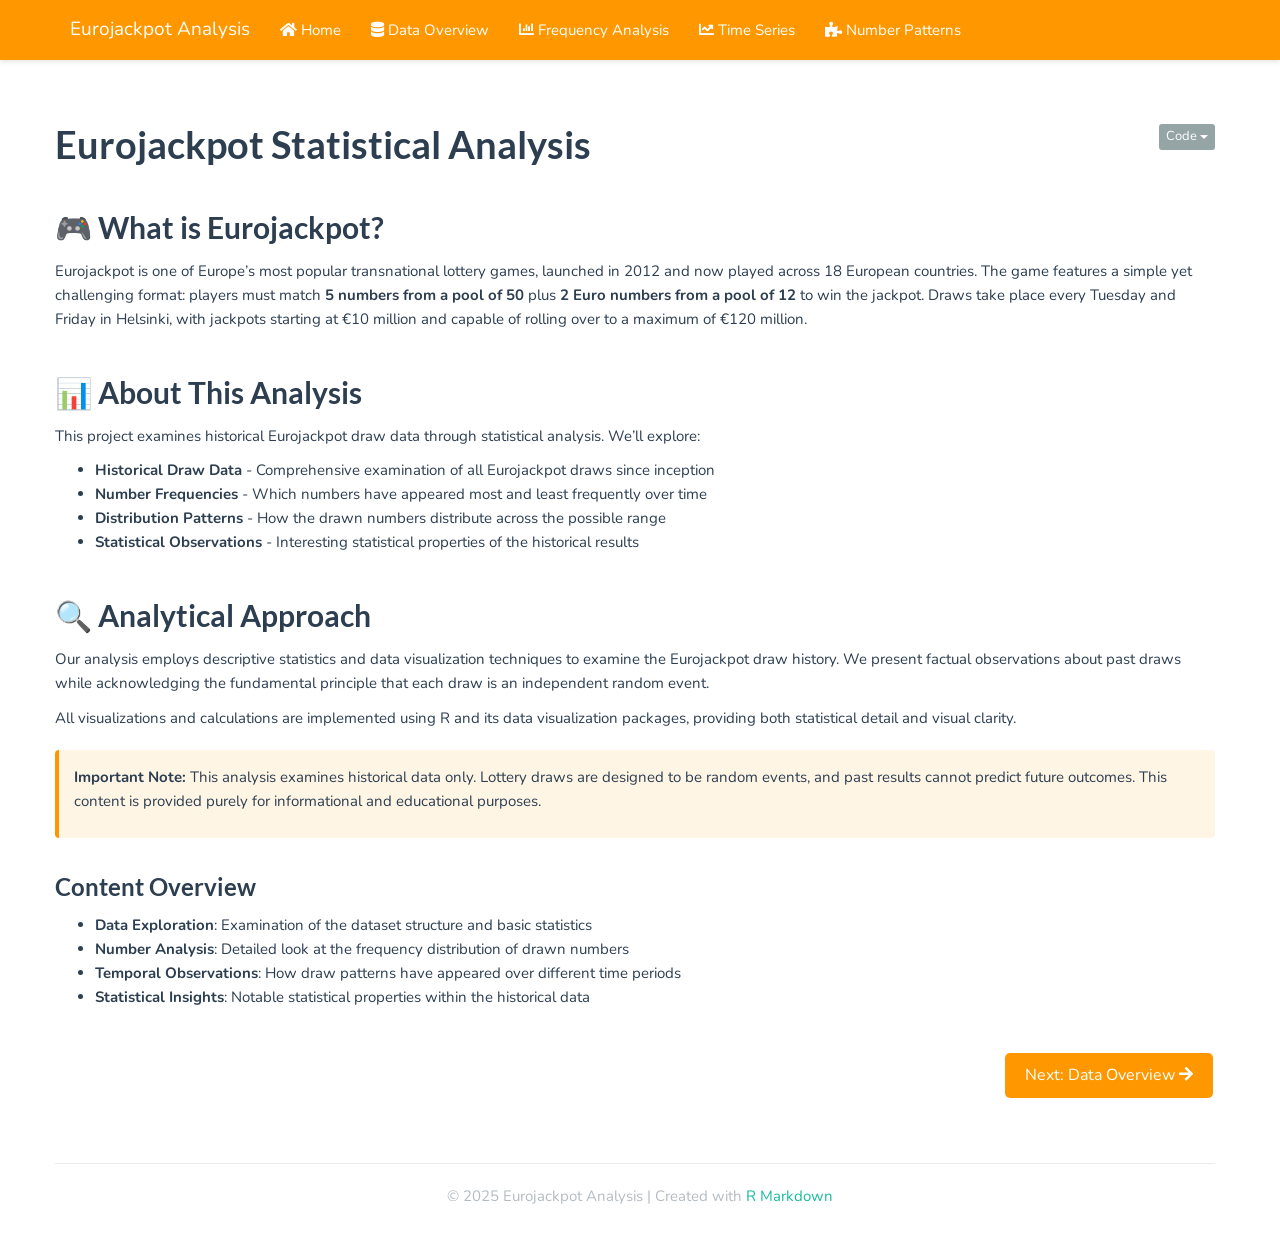
==== commit 832abcdd: "added next prev buttons for easy site discovery" ====
--- a/docs/index.html
+++ b/docs/index.html
@@ -444,30 +444,6 @@
 <p><a href="data-overview.html" class="next-button">Next: Data Overview
 <i class="fa fa-arrow-right"></i></a></p>
 </div>
-<style>
-.navigation-buttons {
-  margin-top: 40px;
-  text-align: right;
-}
-
-.next-button {
-  background-color: #4CAF50;
-  color: white;
-  padding: 10px 20px;
-  text-align: center;
-  text-decoration: none;
-  display: inline-block;
-  font-size: 16px;
-  margin: 4px 2px;
-  cursor: pointer;
-  border-radius: 5px;
-  transition: background-color 0.3s;
-}
-
-.next-button:hover {
-  background-color: #45a049;
-}
-</style>
 </div>
 </div>
 
--- a/docs/styles.css
+++ b/docs/styles.css
@@ -140,7 +140,17 @@
 /* Fix for the navigation buttons */
 .navigation-buttons {
 	margin-top: 40px;
-	text-align: right;
+	display: flex;
+	justify-content: center;
+}
+
+/* When there's only one button, align it appropriately */
+.navigation-buttons:has(.next-button:only-child) {
+	justify-content: flex-end;
+}
+
+.navigation-buttons:has(.prev-button:only-child) {
+	justify-content: flex-start;
 }
 
 .next-button {
@@ -176,6 +186,24 @@
 	margin-bottom: 1rem;
 }
 
+.prev-button {
+	background-color: #607d8b;
+	color: white;
+	padding: 10px 20px;
+	text-align: center;
+	text-decoration: none;
+	display: inline-block;
+	font-size: 16px;
+	margin: 4px 2px;
+	cursor: pointer;
+	border-radius: 5px;
+	transition: background-color 0.3s;
+}
+
+.prev-button:hover {
+	background-color: #546e7a;
+}
+
 @media print {
 	.navbar,
 	.navigation-buttons,
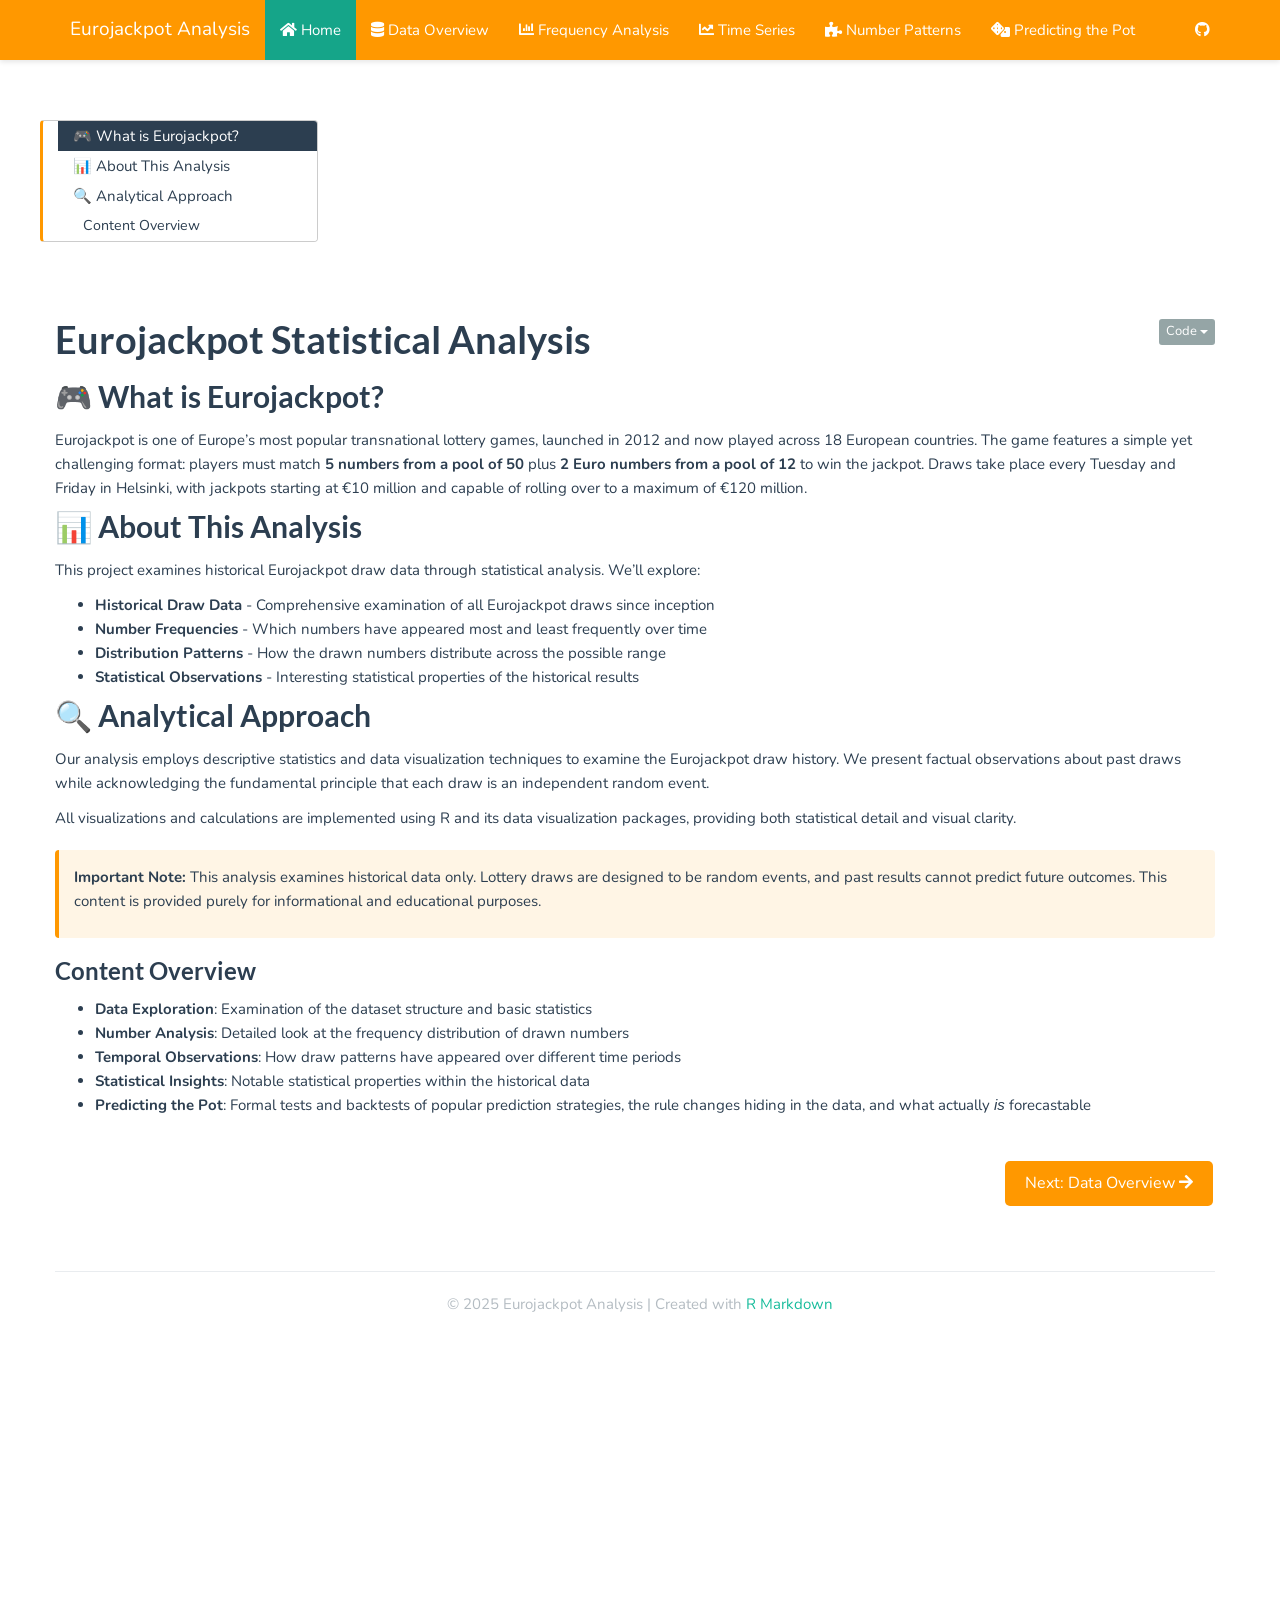
==== commit a318db15: "Add 'Predicting the Next Pot?' analysis page New predictive-analysis.Rmd puts the popular prediction" ====
--- a/docs/index.html
+++ b/docs/index.html
@@ -13,8 +13,8 @@
 
 <title>Eurojackpot Statistical Analysis</title>
 
-<script src="site_libs/header-attrs-2.21/header-attrs.js"></script>
-<script src="site_libs/jquery-3.6.0/jquery-3.6.0.min.js"></script>
+<script src="site_libs/header-attrs-2.25/header-attrs.js"></script>
+<script src="site_libs/jquery-3.6.1/jquery-3.6.1.min.js"></script>
 <meta name="viewport" content="width=device-width, initial-scale=1" />
 <link href="site_libs/bootstrap-3.3.5/css/flatly.min.css" rel="stylesheet" />
 <script src="site_libs/bootstrap-3.3.5/js/bootstrap.min.js"></script>
@@ -29,15 +29,15 @@
        h6 {font-size: 12px;}
        code {color: inherit; background-color: rgba(0, 0, 0, 0.04);}
        pre:not([class]) { background-color: white }</style>
-<script src="site_libs/jqueryui-1.11.4/jquery-ui.min.js"></script>
+<script src="site_libs/jqueryui-1.13.2/jquery-ui.min.js"></script>
 <link href="site_libs/tocify-1.9.1/jquery.tocify.css" rel="stylesheet" />
 <script src="site_libs/tocify-1.9.1/jquery.tocify.js"></script>
 <script src="site_libs/navigation-1.1/tabsets.js"></script>
 <script src="site_libs/navigation-1.1/codefolding.js"></script>
 <link href="site_libs/pagedtable-1.1/css/pagedtable.css" rel="stylesheet" />
 <script src="site_libs/pagedtable-1.1/js/pagedtable.js"></script>
-<link href="site_libs/font-awesome-6.2.1/css/all.min.css" rel="stylesheet" />
-<link href="site_libs/font-awesome-6.2.1/css/v4-shims.min.css" rel="stylesheet" />
+<link href="site_libs/font-awesome-6.4.2/css/all.min.css" rel="stylesheet" />
+<link href="site_libs/font-awesome-6.4.2/css/v4-shims.min.css" rel="stylesheet" />
 <link rel="stylesheet" href="https://cdnjs.cloudflare.com/ajax/libs/font-awesome/5.15.4/css/all.min.css">
 <link href="https://fonts.googleapis.com/css2?family=Nunito:wght@300;400;600;700&display=swap" rel="stylesheet">
 
@@ -358,6 +358,13 @@
     Number Patterns
   </a>
 </li>
+<li>
+  <a href="predictive-analysis.html">
+    <span class="fa fa-dice"></span>
+     
+    Predicting the Pot
+  </a>
+</li>
       </ul>
       <ul class="nav navbar-nav navbar-right">
         <li>
@@ -439,6 +446,9 @@
 appeared over different time periods</li>
 <li><strong>Statistical Insights</strong>: Notable statistical
 properties within the historical data</li>
+<li><strong>Predicting the Pot</strong>: Formal tests and backtests of
+popular prediction strategies, the rule changes hiding in the data, and
+what actually <em>is</em> forecastable</li>
 </ul>
 <div class="navigation-buttons">
 <p><a href="data-overview.html" class="next-button">Next: Data Overview
--- a/docs/site_libs/font-awesome-6.4.2/css/v4-shims.min.css
+++ b/docs/site_libs/font-awesome-6.4.2/css/v4-shims.min.css
@@ -0,0 +1,6 @@
+/*!
+ * Font Awesome Free 6.4.2 by @fontawesome - https://fontawesome.com
+ * License - https://fontawesome.com/license/free (Icons: CC BY 4.0, Fonts: SIL OFL 1.1, Code: MIT License)
+ * Copyright 2023 Fonticons, Inc.
+ */
+.fa.fa-glass:before{content:"\f000"}.fa.fa-envelope-o{font-family:"Font Awesome 6 Free";font-weight:400}.fa.fa-envelope-o:before{content:"\f0e0"}.fa.fa-star-o{font-family:"Font Awesome 6 Free";font-weight:400}.fa.fa-star-o:before{content:"\f005"}.fa.fa-close:before,.fa.fa-remove:before{content:"\f00d"}.fa.fa-gear:before{content:"\f013"}.fa.fa-trash-o{font-family:"Font Awesome 6 Free";font-weight:400}.fa.fa-trash-o:before{content:"\f2ed"}.fa.fa-home:before{content:"\f015"}.fa.fa-file-o{font-family:"Font Awesome 6 Free";font-weight:400}.fa.fa-file-o:before{content:"\f15b"}.fa.fa-clock-o{font-family:"Font Awesome 6 Free";font-weight:400}.fa.fa-clock-o:before{content:"\f017"}.fa.fa-arrow-circle-o-down{font-family:"Font Awesome 6 Free";font-weight:400}.fa.fa-arrow-circle-o-down:before{content:"\f358"}.fa.fa-arrow-circle-o-up{font-family:"Font Awesome 6 Free";font-weight:400}.fa.fa-arrow-circle-o-up:before{content:"\f35b"}.fa.fa-play-circle-o{font-family:"Font Awesome 6 Free";font-weight:400}.fa.fa-play-circle-o:before{content:"\f144"}.fa.fa-repeat:before,.fa.fa-rotate-right:before{content:"\f01e"}.fa.fa-refresh:before{content:"\f021"}.fa.fa-list-alt{font-family:"Font Awesome 6 Free";font-weight:400}.fa.fa-list-alt:before{content:"\f022"}.fa.fa-dedent:before{content:"\f03b"}.fa.fa-video-camera:before{content:"\f03d"}.fa.fa-picture-o{font-family:"Font Awesome 6 Free";font-weight:400}.fa.fa-picture-o:before{content:"\f03e"}.fa.fa-photo{font-family:"Font Awesome 6 Free";font-weight:400}.fa.fa-photo:before{content:"\f03e"}.fa.fa-image{font-family:"Font Awesome 6 Free";font-weight:400}.fa.fa-image:before{content:"\f03e"}.fa.fa-map-marker:before{content:"\f3c5"}.fa.fa-pencil-square-o{font-family:"Font Awesome 6 Free";font-weight:400}.fa.fa-pencil-square-o:before{content:"\f044"}.fa.fa-edit{font-family:"Font Awesome 6 Free";font-weight:400}.fa.fa-edit:before{content:"\f044"}.fa.fa-share-square-o:before{content:"\f14d"}.fa.fa-check-square-o{font-family:"Font Awesome 6 Free";font-weight:400}.fa.fa-check-square-o:before{content:"\f14a"}.fa.fa-arrows:before{content:"\f0b2"}.fa.fa-times-circle-o{font-family:"Font Awesome 6 Free";font-weight:400}.fa.fa-times-circle-o:before{content:"\f057"}.fa.fa-check-circle-o{font-family:"Font Awesome 6 Free";font-weight:400}.fa.fa-check-circle-o:before{content:"\f058"}.fa.fa-mail-forward:before{content:"\f064"}.fa.fa-expand:before{content:"\f424"}.fa.fa-compress:before{content:"\f422"}.fa.fa-eye,.fa.fa-eye-slash{font-family:"Font Awesome 6 Free";font-weight:400}.fa.fa-warning:before{content:"\f071"}.fa.fa-calendar:before{content:"\f073"}.fa.fa-arrows-v:before{content:"\f338"}.fa.fa-arrows-h:before{content:"\f337"}.fa.fa-bar-chart-o:before,.fa.fa-bar-chart:before{content:"\e0e3"}.fa.fa-twitter-square{font-family:"Font Awesome 6 Brands";font-weight:400}.fa.fa-twitter-square:before{content:"\f081"}.fa.fa-facebook-square{font-family:"Font Awesome 6 Brands";font-weight:400}.fa.fa-facebook-square:before{content:"\f082"}.fa.fa-gears:before{content:"\f085"}.fa.fa-thumbs-o-up{font-family:"Font Awesome 6 Free";font-weight:400}.fa.fa-thumbs-o-up:before{content:"\f164"}.fa.fa-thumbs-o-down{font-family:"Font Awesome 6 Free";font-weight:400}.fa.fa-thumbs-o-down:before{content:"\f165"}.fa.fa-heart-o{font-family:"Font Awesome 6 Free";font-weight:400}.fa.fa-heart-o:before{content:"\f004"}.fa.fa-sign-out:before{content:"\f2f5"}.fa.fa-linkedin-square{font-family:"Font Awesome 6 Brands";font-weight:400}.fa.fa-linkedin-square:before{content:"\f08c"}.fa.fa-thumb-tack:before{content:"\f08d"}.fa.fa-external-link:before{content:"\f35d"}.fa.fa-sign-in:before{content:"\f2f6"}.fa.fa-github-square{font-family:"Font Awesome 6 Brands";font-weight:400}.fa.fa-github-square:before{content:"\f092"}.fa.fa-lemon-o{font-family:"Font Awesome 6 Free";font-weight:400}.fa.fa-lemon-o:before{content:"\f094"}.fa.fa-square-o{font-family:"Font Awesome 6 Free";font-weight:400}.fa.fa-square-o:before{content:"\f0c8"}.fa.fa-bookmark-o{font-family:"Font Awesome 6 Free";font-weight:400}.fa.fa-bookmark-o:before{content:"\f02e"}.fa.fa-facebook,.fa.fa-twitter{font-family:"Font Awesome 6 Brands";font-weight:400}.fa.fa-facebook:before{content:"\f39e"}.fa.fa-facebook-f{font-family:"Font Awesome 6 Brands";font-weight:400}.fa.fa-facebook-f:before{content:"\f39e"}.fa.fa-github{font-family:"Font Awesome 6 Brands";font-weight:400}.fa.fa-credit-card{font-family:"Font Awesome 6 Free";font-weight:400}.fa.fa-feed:before{content:"\f09e"}.fa.fa-hdd-o{font-family:"Font Awesome 6 Free";font-weight:400}.fa.fa-hdd-o:before{content:"\f0a0"}.fa.fa-hand-o-right{font-family:"Font Awesome 6 Free";font-weight:400}.fa.fa-hand-o-right:before{content:"\f0a4"}.fa.fa-hand-o-left{font-family:"Font Awesome 6 Free";font-weight:400}.fa.fa-hand-o-left:before{content:"\f0a5"}.fa.fa-hand-o-up{font-family:"Font Awesome 6 Free";font-weight:400}.fa.fa-hand-o-up:before{content:"\f0a6"}.fa.fa-hand-o-down{font-family:"Font Awesome 6 Free";font-weight:400}.fa.fa-hand-o-down:before{content:"\f0a7"}.fa.fa-globe:before{content:"\f57d"}.fa.fa-tasks:before{content:"\f828"}.fa.fa-arrows-alt:before{content:"\f31e"}.fa.fa-group:before{content:"\f0c0"}.fa.fa-chain:before{content:"\f0c1"}.fa.fa-cut:before{content:"\f0c4"}.fa.fa-files-o{font-family:"Font Awesome 6 Free";font-weight:400}.fa.fa-files-o:before{content:"\f0c5"}.fa.fa-floppy-o{font-family:"Font Awesome 6 Free";font-weight:400}.fa.fa-floppy-o:before{content:"\f0c7"}.fa.fa-save{font-family:"Font Awesome 6 Free";font-weight:400}.fa.fa-save:before{content:"\f0c7"}.fa.fa-navicon:before,.fa.fa-reorder:before{content:"\f0c9"}.fa.fa-magic:before{content:"\e2ca"}.fa.fa-pinterest,.fa.fa-pinterest-square{font-family:"Font Awesome 6 Brands";font-weight:400}.fa.fa-pinterest-square:before{content:"\f0d3"}.fa.fa-google-plus-square{font-family:"Font Awesome 6 Brands";font-weight:400}.fa.fa-google-plus-square:before{content:"\f0d4"}.fa.fa-google-plus{font-family:"Font Awesome 6 Brands";font-weight:400}.fa.fa-google-plus:before{content:"\f0d5"}.fa.fa-money:before{content:"\f3d1"}.fa.fa-unsorted:before{content:"\f0dc"}.fa.fa-sort-desc:before{content:"\f0dd"}.fa.fa-sort-asc:before{content:"\f0de"}.fa.fa-linkedin{font-family:"Font Awesome 6 Brands";font-weight:400}.fa.fa-linkedin:before{content:"\f0e1"}.fa.fa-rotate-left:before{content:"\f0e2"}.fa.fa-legal:before{content:"\f0e3"}.fa.fa-dashboard:before,.fa.fa-tachometer:before{content:"\f625"}.fa.fa-comment-o{font-family:"Font Awesome 6 Free";font-weight:400}.fa.fa-comment-o:before{content:"\f075"}.fa.fa-comments-o{font-family:"Font Awesome 6 Free";font-weight:400}.fa.fa-comments-o:before{content:"\f086"}.fa.fa-flash:before{content:"\f0e7"}.fa.fa-clipboard:before{content:"\f0ea"}.fa.fa-lightbulb-o{font-family:"Font Awesome 6 Free";font-weight:400}.fa.fa-lightbulb-o:before{content:"\f0eb"}.fa.fa-exchange:before{content:"\f362"}.fa.fa-cloud-download:before{content:"\f0ed"}.fa.fa-cloud-upload:before{content:"\f0ee"}.fa.fa-bell-o{font-family:"Font Awesome 6 Free";font-weight:400}.fa.fa-bell-o:before{content:"\f0f3"}.fa.fa-cutlery:before{content:"\f2e7"}.fa.fa-file-text-o{font-family:"Font Awesome 6 Free";font-weight:400}.fa.fa-file-text-o:before{content:"\f15c"}.fa.fa-building-o{font-family:"Font Awesome 6 Free";font-weight:400}.fa.fa-building-o:before{content:"\f1ad"}.fa.fa-hospital-o{font-family:"Font Awesome 6 Free";font-weight:400}.fa.fa-hospital-o:before{content:"\f0f8"}.fa.fa-tablet:before{content:"\f3fa"}.fa.fa-mobile-phone:before,.fa.fa-mobile:before{content:"\f3cd"}.fa.fa-circle-o{font-family:"Font Awesome 6 Free";font-weight:400}.fa.fa-circle-o:before{content:"\f111"}.fa.fa-mail-reply:before{content:"\f3e5"}.fa.fa-github-alt{font-family:"Font Awesome 6 Brands";font-weight:400}.fa.fa-folder-o{font-family:"Font Awesome 6 Free";font-weight:400}.fa.fa-folder-o:before{content:"\f07b"}.fa.fa-folder-open-o{font-family:"Font Awesome 6 Free";font-weight:400}.fa.fa-folder-open-o:before{content:"\f07c"}.fa.fa-smile-o{font-family:"Font Awesome 6 Free";font-weight:400}.fa.fa-smile-o:before{content:"\f118"}.fa.fa-frown-o{font-family:"Font Awesome 6 Free";font-weight:400}.fa.fa-frown-o:before{content:"\f119"}.fa.fa-meh-o{font-family:"Font Awesome 6 Free";font-weight:400}.fa.fa-meh-o:before{content:"\f11a"}.fa.fa-keyboard-o{font-family:"Font Awesome 6 Free";font-weight:400}.fa.fa-keyboard-o:before{content:"\f11c"}.fa.fa-flag-o{font-family:"Font Awesome 6 Free";font-weight:400}.fa.fa-flag-o:before{content:"\f024"}.fa.fa-mail-reply-all:before{content:"\f122"}.fa.fa-star-half-o{font-family:"Font Awesome 6 Free";font-weight:400}.fa.fa-star-half-o:before{content:"\f5c0"}.fa.fa-star-half-empty{font-family:"Font Awesome 6 Free";font-weight:400}.fa.fa-star-half-empty:before{content:"\f5c0"}.fa.fa-star-half-full{font-family:"Font Awesome 6 Free";font-weight:400}.fa.fa-star-half-full:before{content:"\f5c0"}.fa.fa-code-fork:before{content:"\f126"}.fa.fa-chain-broken:before,.fa.fa-unlink:before{content:"\f127"}.fa.fa-calendar-o{font-family:"Font Awesome 6 Free";font-weight:400}.fa.fa-calendar-o:before{content:"\f133"}.fa.fa-css3,.fa.fa-html5,.fa.fa-maxcdn{font-family:"Font Awesome 6 Brands";font-weight:400}.fa.fa-unlock-alt:before{content:"\f09c"}.fa.fa-minus-square-o{font-family:"Font Awesome 6 Free";font-weight:400}.fa.fa-minus-square-o:before{content:"\f146"}.fa.fa-level-up:before{content:"\f3bf"}.fa.fa-level-down:before{content:"\f3be"}.fa.fa-pencil-square:before{content:"\f14b"}.fa.fa-external-link-square:before{content:"\f360"}.fa.fa-compass{font-family:"Font Awesome 6 Free";font-weight:400}.fa.fa-caret-square-o-down{font-family:"Font Awesome 6 Free";font-weight:400}.fa.fa-caret-square-o-down:before{content:"\f150"}.fa.fa-toggle-down{font-family:"Font Awesome 6 Free";font-weight:400}.fa.fa-toggle-down:before{content:"\f150"}.fa.fa-caret-square-o-up{font-family:"Font Awesome 6 Free";font-weight:400}.fa.fa-caret-square-o-up:before{content:"\f151"}.fa.fa-toggle-up{font-family:"Font Awesome 6 Free";font-weight:400}.fa.fa-toggle-up:before{content:"\f151"}.fa.fa-caret-square-o-right{font-family:"Font Awesome 6 Free";font-weight:400}.fa.fa-caret-square-o-right:before{content:"\f152"}.fa.fa-toggle-right{font-family:"Font Awesome 6 Free";font-weight:400}.fa.fa-toggle-right:before{content:"\f152"}.fa.fa-eur:before,.fa.fa-euro:before{content:"\f153"}.fa.fa-gbp:before{content:"\f154"}.fa.fa-dollar:before,.fa.fa-usd:before{content:"\24"}.fa.fa-inr:before,.fa.fa-rupee:before{content:"\e1bc"}.fa.fa-cny:before,.fa.fa-jpy:before,.fa.fa-rmb:before,.fa.fa-yen:before{content:"\f157"}.fa.fa-rouble:before,.fa.fa-rub:before,.fa.fa-ruble:before{content:"\f158"}.fa.fa-krw:before,.fa.fa-won:before{content:"\f159"}.fa.fa-bitcoin,.fa.fa-btc{font-family:"Font Awesome 6 Brands";font-weight:400}.fa.fa-bitcoin:before{content:"\f15a"}.fa.fa-file-text:before{content:"\f15c"}.fa.fa-sort-alpha-asc:before{content:"\f15d"}.fa.fa-sort-alpha-desc:before{content:"\f881"}.fa.fa-sort-amount-asc:before{content:"\f884"}.fa.fa-sort-amount-desc:before{content:"\f160"}.fa.fa-sort-numeric-asc:before{content:"\f162"}.fa.fa-sort-numeric-desc:before{content:"\f886"}.fa.fa-youtube-square{font-family:"Font Awesome 6 Brands";font-weight:400}.fa.fa-youtube-square:before{content:"\f431"}.fa.fa-xing,.fa.fa-xing-square,.fa.fa-youtube{font-family:"Font Awesome 6 Brands";font-weight:400}.fa.fa-xing-square:before{content:"\f169"}.fa.fa-youtube-play{font-family:"Font Awesome 6 Brands";font-weight:400}.fa.fa-youtube-play:before{content:"\f167"}.fa.fa-adn,.fa.fa-bitbucket,.fa.fa-bitbucket-square,.fa.fa-dropbox,.fa.fa-flickr,.fa.fa-instagram,.fa.fa-stack-overflow{font-family:"Font Awesome 6 Brands";font-weight:400}.fa.fa-bitbucket-square:before{content:"\f171"}.fa.fa-tumblr,.fa.fa-tumblr-square{font-family:"Font Awesome 6 Brands";font-weight:400}.fa.fa-tumblr-square:before{content:"\f174"}.fa.fa-long-arrow-down:before{content:"\f309"}.fa.fa-long-arrow-up:before{content:"\f30c"}.fa.fa-long-arrow-left:before{content:"\f30a"}.fa.fa-long-arrow-right:before{content:"\f30b"}.fa.fa-android,.fa.fa-apple,.fa.fa-dribbble,.fa.fa-foursquare,.fa.fa-gittip,.fa.fa-gratipay,.fa.fa-linux,.fa.fa-skype,.fa.fa-trello,.fa.fa-windows{font-family:"Font Awesome 6 Brands";font-weight:400}.fa.fa-gittip:before{content:"\f184"}.fa.fa-sun-o{font-family:"Font Awesome 6 Free";font-weight:400}.fa.fa-sun-o:before{content:"\f185"}.fa.fa-moon-o{font-family:"Font Awesome 6 Free";font-weight:400}.fa.fa-moon-o:before{content:"\f186"}.fa.fa-pagelines,.fa.fa-renren,.fa.fa-stack-exchange,.fa.fa-vk,.fa.fa-weibo{font-family:"Font Awesome 6 Brands";font-weight:400}.fa.fa-arrow-circle-o-right{font-family:"Font Awesome 6 Free";font-weight:400}.fa.fa-arrow-circle-o-right:before{content:"\f35a"}.fa.fa-arrow-circle-o-left{font-family:"Font Awesome 6 Free";font-weight:400}.fa.fa-arrow-circle-o-left:before{content:"\f359"}.fa.fa-caret-square-o-left{font-family:"Font Awesome 6 Free";font-weight:400}.fa.fa-caret-square-o-left:before{content:"\f191"}.fa.fa-toggle-left{font-family:"Font Awesome 6 Free";font-weight:400}.fa.fa-toggle-left:before{content:"\f191"}.fa.fa-dot-circle-o{font-family:"Font Awesome 6 Free";font-weight:400}.fa.fa-dot-circle-o:before{content:"\f192"}.fa.fa-vimeo-square{font-family:"Font Awesome 6 Brands";font-weight:400}.fa.fa-vimeo-square:before{content:"\f194"}.fa.fa-try:before,.fa.fa-turkish-lira:before{content:"\e2bb"}.fa.fa-plus-square-o{font-family:"Font Awesome 6 Free";font-weight:400}.fa.fa-plus-square-o:before{content:"\f0fe"}.fa.fa-openid,.fa.fa-slack,.fa.fa-wordpress{font-family:"Font Awesome 6 Brands";font-weight:400}.fa.fa-bank:before,.fa.fa-institution:before{content:"\f19c"}.fa.fa-mortar-board:before{content:"\f19d"}.fa.fa-google,.fa.fa-reddit,.fa.fa-reddit-square,.fa.fa-yahoo{font-family:"Font Awesome 6 Brands";font-weight:400}.fa.fa-reddit-square:before{content:"\f1a2"}.fa.fa-behance,.fa.fa-behance-square,.fa.fa-delicious,.fa.fa-digg,.fa.fa-drupal,.fa.fa-joomla,.fa.fa-pied-piper-alt,.fa.fa-pied-piper-pp,.fa.fa-stumbleupon,.fa.fa-stumbleupon-circle{font-family:"Font Awesome 6 Brands";font-weight:400}.fa.fa-behance-square:before{content:"\f1b5"}.fa.fa-steam,.fa.fa-steam-square{font-family:"Font Awesome 6 Brands";font-weight:400}.fa.fa-steam-square:before{content:"\f1b7"}.fa.fa-automobile:before{content:"\f1b9"}.fa.fa-cab:before{content:"\f1ba"}.fa.fa-deviantart,.fa.fa-soundcloud,.fa.fa-spotify{font-family:"Font Awesome 6 Brands";font-weight:400}.fa.fa-file-pdf-o{font-family:"Font Awesome 6 Free";font-weight:400}.fa.fa-file-pdf-o:before{content:"\f1c1"}.fa.fa-file-word-o{font-family:"Font Awesome 6 Free";font-weight:400}.fa.fa-file-word-o:before{content:"\f1c2"}.fa.fa-file-excel-o{font-family:"Font Awesome 6 Free";font-weight:400}.fa.fa-file-excel-o:before{content:"\f1c3"}.fa.fa-file-powerpoint-o{font-family:"Font Awesome 6 Free";font-weight:400}.fa.fa-file-powerpoint-o:before{content:"\f1c4"}.fa.fa-file-image-o{font-family:"Font Awesome 6 Free";font-weight:400}.fa.fa-file-image-o:before{content:"\f1c5"}.fa.fa-file-photo-o{font-family:"Font Awesome 6 Free";font-weight:400}.fa.fa-file-photo-o:before{content:"\f1c5"}.fa.fa-file-picture-o{font-family:"Font Awesome 6 Free";font-weight:400}.fa.fa-file-picture-o:before{content:"\f1c5"}.fa.fa-file-archive-o{font-family:"Font Awesome 6 Free";font-weight:400}.fa.fa-file-archive-o:before{content:"\f1c6"}.fa.fa-file-zip-o{font-family:"Font Awesome 6 Free";font-weight:400}.fa.fa-file-zip-o:before{content:"\f1c6"}.fa.fa-file-audio-o{font-family:"Font Awesome 6 Free";font-weight:400}.fa.fa-file-audio-o:before{content:"\f1c7"}.fa.fa-file-sound-o{font-family:"Font Awesome 6 Free";font-weight:400}.fa.fa-file-sound-o:before{content:"\f1c7"}.fa.fa-file-video-o{font-family:"Font Awesome 6 Free";font-weight:400}.fa.fa-file-video-o:before{content:"\f1c8"}.fa.fa-file-movie-o{font-family:"Font Awesome 6 Free";font-weight:400}.fa.fa-file-movie-o:before{content:"\f1c8"}.fa.fa-file-code-o{font-family:"Font Awesome 6 Free";font-weight:400}.fa.fa-file-code-o:before{content:"\f1c9"}.fa.fa-codepen,.fa.fa-jsfiddle,.fa.fa-vine{font-family:"Font Awesome 6 Brands";font-weight:400}.fa.fa-life-bouy:before,.fa.fa-life-buoy:before,.fa.fa-life-saver:before,.fa.fa-support:before{content:"\f1cd"}.fa.fa-circle-o-notch:before{content:"\f1ce"}.fa.fa-ra,.fa.fa-rebel{font-family:"Font Awesome 6 Brands";font-weight:400}.fa.fa-ra:before{content:"\f1d0"}.fa.fa-resistance{font-family:"Font Awesome 6 Brands";font-weight:400}.fa.fa-resistance:before{content:"\f1d0"}.fa.fa-empire,.fa.fa-ge{font-family:"Font Awesome 6 Brands";font-weight:400}.fa.fa-ge:before{content:"\f1d1"}.fa.fa-git-square{font-family:"Font Awesome 6 Brands";font-weight:400}.fa.fa-git-square:before{content:"\f1d2"}.fa.fa-git,.fa.fa-hacker-news,.fa.fa-y-combinator-square{font-family:"Font Awesome 6 Brands";font-weight:400}.fa.fa-y-combinator-square:before{content:"\f1d4"}.fa.fa-yc-square{font-family:"Font Awesome 6 Brands";font-weight:400}.fa.fa-yc-square:before{content:"\f1d4"}.fa.fa-qq,.fa.fa-tencent-weibo,.fa.fa-wechat,.fa.fa-weixin{font-family:"Font Awesome 6 Brands";font-weight:400}.fa.fa-wechat:before{content:"\f1d7"}.fa.fa-send:before{content:"\f1d8"}.fa.fa-paper-plane-o{font-family:"Font Awesome 6 Free";font-weight:400}.fa.fa-paper-plane-o:before{content:"\f1d8"}.fa.fa-send-o{font-family:"Font Awesome 6 Free";font-weight:400}.fa.fa-send-o:before{content:"\f1d8"}.fa.fa-circle-thin{font-family:"Font Awesome 6 Free";font-weight:400}.fa.fa-circle-thin:before{content:"\f111"}.fa.fa-header:before{content:"\f1dc"}.fa.fa-futbol-o{font-family:"Font Awesome 6 Free";font-weight:400}.fa.fa-futbol-o:before{content:"\f1e3"}.fa.fa-soccer-ball-o{font-family:"Font Awesome 6 Free";font-weight:400}.fa.fa-soccer-ball-o:before{content:"\f1e3"}.fa.fa-slideshare,.fa.fa-twitch,.fa.fa-yelp{font-family:"Font Awesome 6 Brands";font-weight:400}.fa.fa-newspaper-o{font-family:"Font Awesome 6 Free";font-weight:400}.fa.fa-newspaper-o:before{content:"\f1ea"}.fa.fa-cc-amex,.fa.fa-cc-discover,.fa.fa-cc-mastercard,.fa.fa-cc-paypal,.fa.fa-cc-stripe,.fa.fa-cc-visa,.fa.fa-google-wallet,.fa.fa-paypal{font-family:"Font Awesome 6 Brands";font-weight:400}.fa.fa-bell-slash-o{font-family:"Font Awesome 6 Free";font-weight:400}.fa.fa-bell-slash-o:before{content:"\f1f6"}.fa.fa-trash:before{content:"\f2ed"}.fa.fa-copyright{font-family:"Font Awesome 6 Free";font-weight:400}.fa.fa-eyedropper:before{content:"\f1fb"}.fa.fa-area-chart:before{content:"\f1fe"}.fa.fa-pie-chart:before{content:"\f200"}.fa.fa-line-chart:before{content:"\f201"}.fa.fa-lastfm,.fa.fa-lastfm-square{font-family:"Font Awesome 6 Brands";font-weight:400}.fa.fa-lastfm-square:before{content:"\f203"}.fa.fa-angellist,.fa.fa-ioxhost{font-family:"Font Awesome 6 Brands";font-weight:400}.fa.fa-cc{font-family:"Font Awesome 6 Free";font-weight:400}.fa.fa-cc:before{content:"\f20a"}.fa.fa-ils:before,.fa.fa-shekel:before,.fa.fa-sheqel:before{content:"\f20b"}.fa.fa-buysellads,.fa.fa-connectdevelop,.fa.fa-dashcube,.fa.fa-forumbee,.fa.fa-leanpub,.fa.fa-sellsy,.fa.fa-shirtsinbulk,.fa.fa-simplybuilt,.fa.fa-skyatlas{font-family:"Font Awesome 6 Brands";font-weight:400}.fa.fa-diamond{font-family:"Font Awesome 6 Free";font-weight:400}.fa.fa-diamond:before{content:"\f3a5"}.fa.fa-intersex:before,.fa.fa-transgender:before{content:"\f224"}.fa.fa-transgender-alt:before{content:"\f225"}.fa.fa-facebook-official{font-family:"Font Awesome 6 Brands";font-weight:400}.fa.fa-facebook-official:before{content:"\f09a"}.fa.fa-pinterest-p,.fa.fa-whatsapp{font-family:"Font Awesome 6 Brands";font-weight:400}.fa.fa-hotel:before{content:"\f236"}.fa.fa-medium,.fa.fa-viacoin,.fa.fa-y-combinator,.fa.fa-yc{font-family:"Font Awesome 6 Brands";font-weight:400}.fa.fa-yc:before{content:"\f23b"}.fa.fa-expeditedssl,.fa.fa-opencart,.fa.fa-optin-monster{font-family:"Font Awesome 6 Brands";font-weight:400}.fa.fa-battery-4:before,.fa.fa-battery:before{content:"\f240"}.fa.fa-battery-3:before{content:"\f241"}.fa.fa-battery-2:before{content:"\f242"}.fa.fa-battery-1:before{content:"\f243"}.fa.fa-battery-0:before{content:"\f244"}.fa.fa-object-group,.fa.fa-object-ungroup,.fa.fa-sticky-note-o{font-family:"Font Awesome 6 Free";font-weight:400}.fa.fa-sticky-note-o:before{content:"\f249"}.fa.fa-cc-diners-club,.fa.fa-cc-jcb{font-family:"Font Awesome 6 Brands";font-weight:400}.fa.fa-clone{font-family:"Font Awesome 6 Free";font-weight:400}.fa.fa-hourglass-o:before{content:"\f254"}.fa.fa-hourglass-1:before{content:"\f251"}.fa.fa-hourglass-2:before{content:"\f252"}.fa.fa-hourglass-3:before{content:"\f253"}.fa.fa-hand-rock-o{font-family:"Font Awesome 6 Free";font-weight:400}.fa.fa-hand-rock-o:before{content:"\f255"}.fa.fa-hand-grab-o{font-family:"Font Awesome 6 Free";font-weight:400}.fa.fa-hand-grab-o:before{content:"\f255"}.fa.fa-hand-paper-o{font-family:"Font Awesome 6 Free";font-weight:400}.fa.fa-hand-paper-o:before{content:"\f256"}.fa.fa-hand-stop-o{font-family:"Font Awesome 6 Free";font-weight:400}.fa.fa-hand-stop-o:before{content:"\f256"}.fa.fa-hand-scissors-o{font-family:"Font Awesome 6 Free";font-weight:400}.fa.fa-hand-scissors-o:before{content:"\f257"}.fa.fa-hand-lizard-o{font-family:"Font Awesome 6 Free";font-weight:400}.fa.fa-hand-lizard-o:before{content:"\f258"}.fa.fa-hand-spock-o{font-family:"Font Awesome 6 Free";font-weight:400}.fa.fa-hand-spock-o:before{content:"\f259"}.fa.fa-hand-pointer-o{font-family:"Font Awesome 6 Free";font-weight:400}.fa.fa-hand-pointer-o:before{content:"\f25a"}.fa.fa-hand-peace-o{font-family:"Font Awesome 6 Free";font-weight:400}.fa.fa-hand-peace-o:before{content:"\f25b"}.fa.fa-registered{font-family:"Font Awesome 6 Free";font-weight:400}.fa.fa-creative-commons,.fa.fa-gg,.fa.fa-gg-circle,.fa.fa-odnoklassniki,.fa.fa-odnoklassniki-square{font-family:"Font Awesome 6 Brands";font-weight:400}.fa.fa-odnoklassniki-square:before{content:"\f264"}.fa.fa-chrome,.fa.fa-firefox,.fa.fa-get-pocket,.fa.fa-internet-explorer,.fa.fa-opera,.fa.fa-safari,.fa.fa-wikipedia-w{font-family:"Font Awesome 6 Brands";font-weight:400}.fa.fa-television:before{content:"\f26c"}.fa.fa-500px,.fa.fa-amazon,.fa.fa-contao{font-family:"Font Awesome 6 Brands";font-weight:400}.fa.fa-calendar-plus-o{font-family:"Font Awesome 6 Free";font-weight:400}.fa.fa-calendar-plus-o:before{content:"\f271"}.fa.fa-calendar-minus-o{font-family:"Font Awesome 6 Free";font-weight:400}.fa.fa-calendar-minus-o:before{content:"\f272"}.fa.fa-calendar-times-o{font-family:"Font Awesome 6 Free";font-weight:400}.fa.fa-calendar-times-o:before{content:"\f273"}.fa.fa-calendar-check-o{font-family:"Font Awesome 6 Free";font-weight:400}.fa.fa-calendar-check-o:before{content:"\f274"}.fa.fa-map-o{font-family:"Font Awesome 6 Free";font-weight:400}.fa.fa-map-o:before{content:"\f279"}.fa.fa-commenting:before{content:"\f4ad"}.fa.fa-commenting-o{font-family:"Font Awesome 6 Free";font-weight:400}.fa.fa-commenting-o:before{content:"\f4ad"}.fa.fa-houzz,.fa.fa-vimeo{font-family:"Font Awesome 6 Brands";font-weight:400}.fa.fa-vimeo:before{content:"\f27d"}.fa.fa-black-tie,.fa.fa-edge,.fa.fa-fonticons,.fa.fa-reddit-alien{font-family:"Font Awesome 6 Brands";font-weight:400}.fa.fa-credit-card-alt:before{content:"\f09d"}.fa.fa-codiepie,.fa.fa-fort-awesome,.fa.fa-mixcloud,.fa.fa-modx,.fa.fa-product-hunt,.fa.fa-scribd,.fa.fa-usb{font-family:"Font Awesome 6 Brands";font-weight:400}.fa.fa-pause-circle-o{font-family:"Font Awesome 6 Free";font-weight:400}.fa.fa-pause-circle-o:before{content:"\f28b"}.fa.fa-stop-circle-o{font-family:"Font Awesome 6 Free";font-weight:400}.fa.fa-stop-circle-o:before{content:"\f28d"}.fa.fa-bluetooth,.fa.fa-bluetooth-b,.fa.fa-envira,.fa.fa-gitlab,.fa.fa-wheelchair-alt,.fa.fa-wpbeginner,.fa.fa-wpforms{font-family:"Font Awesome 6 Brands";font-weight:400}.fa.fa-wheelchair-alt:before{content:"\f368"}.fa.fa-question-circle-o{font-family:"Font Awesome 6 Free";font-weight:400}.fa.fa-question-circle-o:before{content:"\f059"}.fa.fa-volume-control-phone:before{content:"\f2a0"}.fa.fa-asl-interpreting:before{content:"\f2a3"}.fa.fa-deafness:before,.fa.fa-hard-of-hearing:before{content:"\f2a4"}.fa.fa-glide,.fa.fa-glide-g{font-family:"Font Awesome 6 Brands";font-weight:400}.fa.fa-signing:before{content:"\f2a7"}.fa.fa-viadeo,.fa.fa-viadeo-square{font-family:"Font Awesome 6 Brands";font-weight:400}.fa.fa-viadeo-square:before{content:"\f2aa"}.fa.fa-snapchat,.fa.fa-snapchat-ghost{font-family:"Font Awesome 6 Brands";font-weight:400}.fa.fa-snapchat-ghost:before{content:"\f2ab"}.fa.fa-snapchat-square{font-family:"Font Awesome 6 Brands";font-weight:400}.fa.fa-snapchat-square:before{content:"\f2ad"}.fa.fa-first-order,.fa.fa-google-plus-official,.fa.fa-pied-piper,.fa.fa-themeisle,.fa.fa-yoast{font-family:"Font Awesome 6 Brands";font-weight:400}.fa.fa-google-plus-official:before{content:"\f2b3"}.fa.fa-google-plus-circle{font-family:"Font Awesome 6 Brands";font-weight:400}.fa.fa-google-plus-circle:before{content:"\f2b3"}.fa.fa-fa,.fa.fa-font-awesome{font-family:"Font Awesome 6 Brands";font-weight:400}.fa.fa-fa:before{content:"\f2b4"}.fa.fa-handshake-o{font-family:"Font Awesome 6 Free";font-weight:400}.fa.fa-handshake-o:before{content:"\f2b5"}.fa.fa-envelope-open-o{font-family:"Font Awesome 6 Free";font-weight:400}.fa.fa-envelope-open-o:before{content:"\f2b6"}.fa.fa-linode{font-family:"Font Awesome 6 Brands";font-weight:400}.fa.fa-address-book-o{font-family:"Font Awesome 6 Free";font-weight:400}.fa.fa-address-book-o:before{content:"\f2b9"}.fa.fa-vcard:before{content:"\f2bb"}.fa.fa-address-card-o{font-family:"Font Awesome 6 Free";font-weight:400}.fa.fa-address-card-o:before{content:"\f2bb"}.fa.fa-vcard-o{font-family:"Font Awesome 6 Free";font-weight:400}.fa.fa-vcard-o:before{content:"\f2bb"}.fa.fa-user-circle-o{font-family:"Font Awesome 6 Free";font-weight:400}.fa.fa-user-circle-o:before{content:"\f2bd"}.fa.fa-user-o{font-family:"Font Awesome 6 Free";font-weight:400}.fa.fa-user-o:before{content:"\f007"}.fa.fa-id-badge{font-family:"Font Awesome 6 Free";font-weight:400}.fa.fa-drivers-license:before{content:"\f2c2"}.fa.fa-id-card-o{font-family:"Font Awesome 6 Free";font-weight:400}.fa.fa-id-card-o:before{content:"\f2c2"}.fa.fa-drivers-license-o{font-family:"Font Awesome 6 Free";font-weight:400}.fa.fa-drivers-license-o:before{content:"\f2c2"}.fa.fa-free-code-camp,.fa.fa-quora,.fa.fa-telegram{font-family:"Font Awesome 6 Brands";font-weight:400}.fa.fa-thermometer-4:before,.fa.fa-thermometer:before{content:"\f2c7"}.fa.fa-thermometer-3:before{content:"\f2c8"}.fa.fa-thermometer-2:before{content:"\f2c9"}.fa.fa-thermometer-1:before{content:"\f2ca"}.fa.fa-thermometer-0:before{content:"\f2cb"}.fa.fa-bathtub:before,.fa.fa-s15:before{content:"\f2cd"}.fa.fa-window-maximize,.fa.fa-window-restore{font-family:"Font Awesome 6 Free";font-weight:400}.fa.fa-times-rectangle:before{content:"\f410"}.fa.fa-window-close-o{font-family:"Font Awesome 6 Free";font-weight:400}.fa.fa-window-close-o:before{content:"\f410"}.fa.fa-times-rectangle-o{font-family:"Font Awesome 6 Free";font-weight:400}.fa.fa-times-rectangle-o:before{content:"\f410"}.fa.fa-bandcamp,.fa.fa-eercast,.fa.fa-etsy,.fa.fa-grav,.fa.fa-imdb,.fa.fa-ravelry{font-family:"Font Awesome 6 Brands";font-weight:400}.fa.fa-eercast:before{content:"\f2da"}.fa.fa-snowflake-o{font-family:"Font Awesome 6 Free";font-weight:400}.fa.fa-snowflake-o:before{content:"\f2dc"}.fa.fa-meetup,.fa.fa-superpowers,.fa.fa-wpexplorer{font-family:"Font Awesome 6 Brands";font-weight:400}
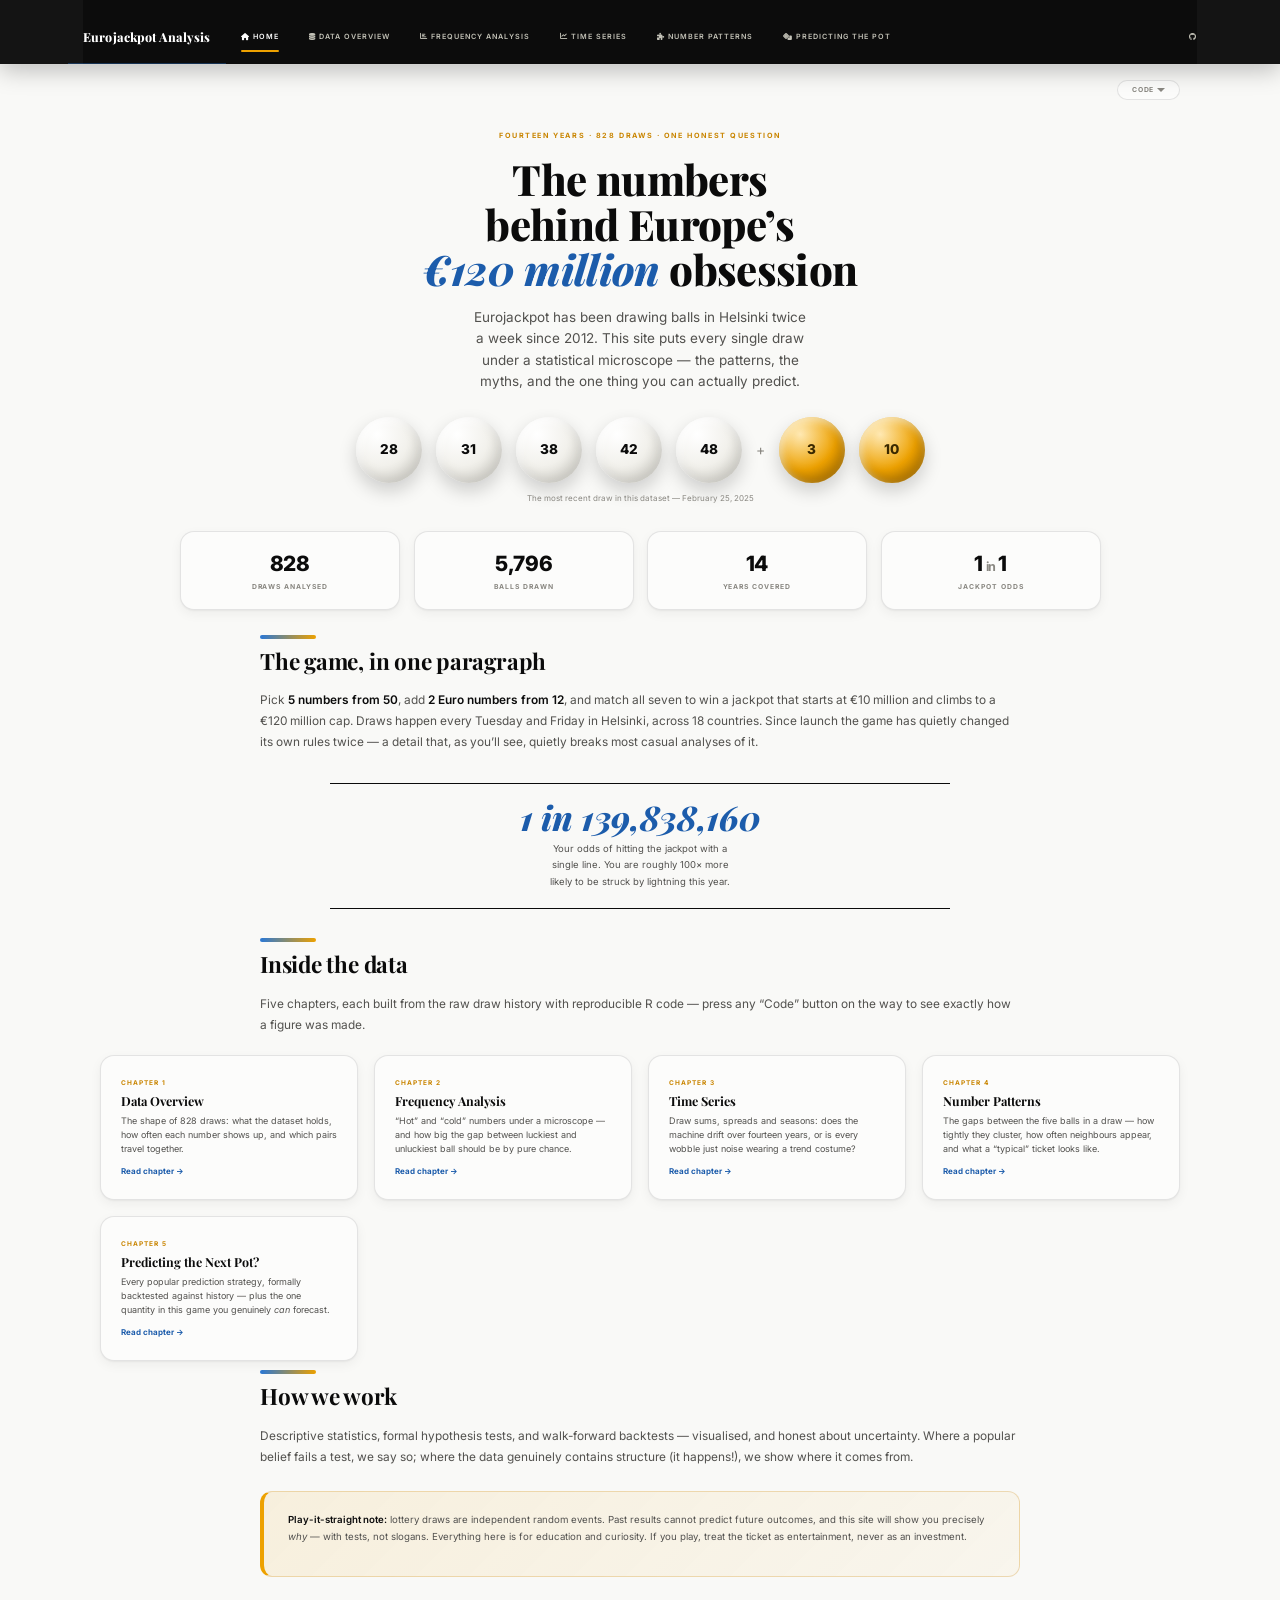
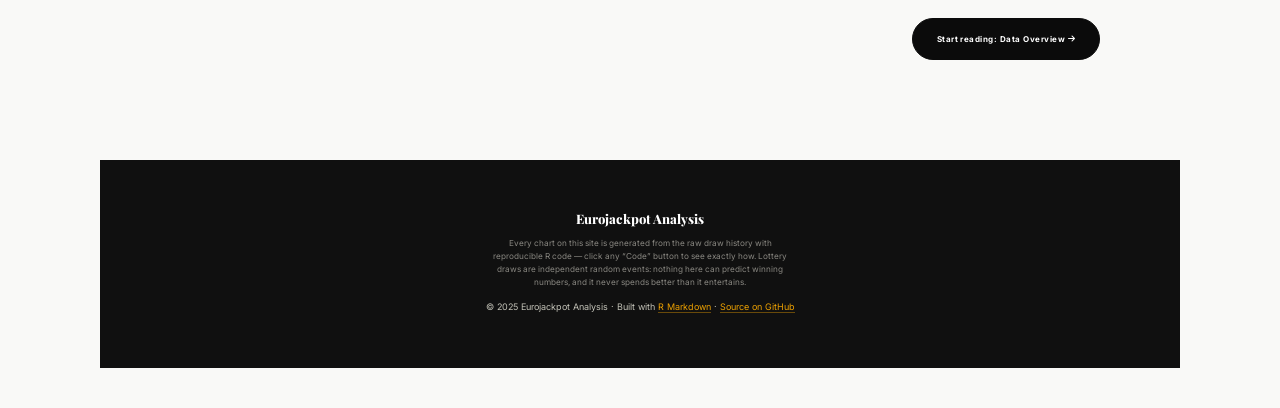
==== commit 6e54191b: "Redesign the site: mobile-first editorial look, animations, unified charts Visual system - styles.cs" ====
--- a/docs/index.html
+++ b/docs/index.html
@@ -11,7 +11,8 @@
 
 
 
-<title>Eurojackpot Statistical Analysis</title>
+<title>Eurojackpot Analysis — The Numbers Behind Europe’s €120M
+Obsession</title>
 
 <script src="site_libs/header-attrs-2.25/header-attrs.js"></script>
 <script src="site_libs/jquery-3.6.1/jquery-3.6.1.min.js"></script>
@@ -29,17 +30,17 @@
        h6 {font-size: 12px;}
        code {color: inherit; background-color: rgba(0, 0, 0, 0.04);}
        pre:not([class]) { background-color: white }</style>
-<script src="site_libs/jqueryui-1.13.2/jquery-ui.min.js"></script>
-<link href="site_libs/tocify-1.9.1/jquery.tocify.css" rel="stylesheet" />
-<script src="site_libs/tocify-1.9.1/jquery.tocify.js"></script>
 <script src="site_libs/navigation-1.1/tabsets.js"></script>
 <script src="site_libs/navigation-1.1/codefolding.js"></script>
 <link href="site_libs/pagedtable-1.1/css/pagedtable.css" rel="stylesheet" />
 <script src="site_libs/pagedtable-1.1/js/pagedtable.js"></script>
 <link href="site_libs/font-awesome-6.4.2/css/all.min.css" rel="stylesheet" />
 <link href="site_libs/font-awesome-6.4.2/css/v4-shims.min.css" rel="stylesheet" />
-<link rel="stylesheet" href="https://cdnjs.cloudflare.com/ajax/libs/font-awesome/5.15.4/css/all.min.css">
-<link href="https://fonts.googleapis.com/css2?family=Nunito:wght@300;400;600;700&display=swap" rel="stylesheet">
+<meta name="theme-color" content="#101010">
+<link rel="icon" href="data:image/svg+xml,<svg xmlns=%22http://www.w3.org/2000/svg%22 viewBox=%220 0 100 100%22><text y=%22.9em%22 font-size=%2290%22>🍀</text></svg>">
+<link rel="preconnect" href="https://fonts.googleapis.com">
+<link rel="preconnect" href="https://fonts.gstatic.com" crossorigin>
+<link href="https://fonts.googleapis.com/css2?family=Playfair+Display:ital,wght@0,700;0,800;1,700;1,800&family=Inter:wght@400;500;600;700;800&family=JetBrains+Mono:wght@400;600&display=swap" rel="stylesheet">
 
 <style type="text/css">
   code{white-space: pre-wrap;}
@@ -221,75 +222,6 @@
 
 
 
-<style type="text/css">
-
-#TOC {
-  margin: 25px 0px 20px 0px;
-}
-@media (max-width: 768px) {
-#TOC {
-  position: relative;
-  width: 100%;
-}
-}
-
-@media print {
-.toc-content {
-  /* see https://github.com/w3c/csswg-drafts/issues/4434 */
-  float: right;
-}
-}
-
-.toc-content {
-  padding-left: 30px;
-  padding-right: 40px;
-}
-
-div.main-container {
-  max-width: 1200px;
-}
-
-div.tocify {
-  width: 20%;
-  max-width: 260px;
-  max-height: 85%;
-}
-
-@media (min-width: 768px) and (max-width: 991px) {
-  div.tocify {
-    width: 25%;
-  }
-}
-
-@media (max-width: 767px) {
-  div.tocify {
-    width: 100%;
-    max-width: none;
-  }
-}
-
-.tocify ul, .tocify li {
-  line-height: 20px;
-}
-
-.tocify-subheader .tocify-item {
-  font-size: 0.90em;
-}
-
-.tocify .list-group-item {
-  border-radius: 0px;
-}
-
-.tocify-subheader {
-  display: inline;
-}
-.tocify-subheader .tocify-item {
-  font-size: 0.95em;
-}
-
-</style>
-
-
 
 </head>
 
@@ -297,16 +229,6 @@
 
 
 <div class="container-fluid main-container">
-
-
-<!-- setup 3col/9col grid for toc_float and main content  -->
-<div class="row">
-<div class="col-xs-12 col-sm-4 col-md-3">
-<div id="TOC" class="tocify">
-</div>
-</div>
-
-<div class="toc-content col-xs-12 col-sm-8 col-md-9">
 
 
 
@@ -390,86 +312,235 @@
 
 
 
-<h1 class="title toc-ignore">Eurojackpot Statistical Analysis</h1>
-
-</div>
-
-
-<div id="what-is-eurojackpot" class="section level2">
-<h2>🎮 What is Eurojackpot?</h2>
-<p>Eurojackpot is one of Europe’s most popular transnational lottery
-games, launched in 2012 and now played across 18 European countries. The
-game features a simple yet challenging format: players must match
-<strong>5 numbers from a pool of 50</strong> plus <strong>2 Euro numbers
-from a pool of 12</strong> to win the jackpot. Draws take place every
-Tuesday and Friday in Helsinki, with jackpots starting at €10 million
-and capable of rolling over to a maximum of €120 million.</p>
-</div>
-<div id="about-this-analysis" class="section level2">
-<h2>📊 About This Analysis</h2>
-<p>This project examines historical Eurojackpot draw data through
-statistical analysis. We’ll explore:</p>
-<ul>
-<li><strong>Historical Draw Data</strong> - Comprehensive examination of
-all Eurojackpot draws since inception</li>
-<li><strong>Number Frequencies</strong> - Which numbers have appeared
-most and least frequently over time</li>
-<li><strong>Distribution Patterns</strong> - How the drawn numbers
-distribute across the possible range</li>
-<li><strong>Statistical Observations</strong> - Interesting statistical
-properties of the historical results</li>
-</ul>
-</div>
-<div id="analytical-approach" class="section level2">
-<h2>🔍 Analytical Approach</h2>
-<p>Our analysis employs descriptive statistics and data visualization
-techniques to examine the Eurojackpot draw history. We present factual
-observations about past draws while acknowledging the fundamental
-principle that each draw is an independent random event.</p>
-<p>All visualizations and calculations are implemented using R and its
-data visualization packages, providing both statistical detail and
-visual clarity.</p>
+
+</div>
+
+
+<div class="ej-hero">
+<p class="ej-kicker">
+Fourteen years · 828 draws · one honest question
+</p>
+<h1 class="ej-headline">
+The numbers behind Europe’s <span class="ej-accent">€120 million</span>
+obsession
+</h1>
+<p class="ej-deck">
+Eurojackpot has been drawing balls in Helsinki twice a week since 2012.
+This site puts every single draw under a statistical microscope — the
+patterns, the myths, and the one thing you can actually predict.
+</p>
+<div class="ej-balls" aria-label="Most recent draw in the dataset">
+<p><span class="ball">28</span> <span class="ball">31</span> <span
+class="ball">38</span> <span class="ball">42</span> <span
+class="ball">48</span> <span class="ball plus">+</span> <span
+class="ball euro">3</span> <span class="ball euro">10</span></p>
+</div>
+<p class="ej-balls-caption">
+The most recent draw in this dataset — February 25, 2025
+</p>
+<div class="stat-grid">
+<div class="stat-card">
+<div class="stat-value">
+<span class="count-up" data-target="828">828</span>
+</div>
+<div class="stat-label">
+Draws analysed
+</div>
+</div>
+<div class="stat-card">
+<div class="stat-value">
+<span class="count-up" data-target="5796">5,796</span>
+</div>
+<div class="stat-label">
+Balls drawn
+</div>
+</div>
+<div class="stat-card">
+<div class="stat-value">
+<span class="count-up" data-target="14">14</span>
+</div>
+<div class="stat-label">
+Years covered
+</div>
+</div>
+<div class="stat-card">
+<div class="stat-value">
+1<span class="stat-unit"> in </span><span class="count-up"
+data-target="1.3983816\times 10^{8}">139,838,160</span>
+</div>
+<div class="stat-label">
+Jackpot odds
+</div>
+</div>
+</div>
+</div>
+<div id="the-game-in-one-paragraph" class="section level2">
+<h2>The game, in one paragraph</h2>
+<p>Pick <strong>5 numbers from 50</strong>, add <strong>2 Euro numbers
+from 12</strong>, and match all seven to win a jackpot that starts at
+€10 million and climbs to a €120 million cap. Draws happen every Tuesday
+and Friday in Helsinki, across 18 countries. Since launch the game has
+quietly changed its own rules twice — a detail that, as you’ll see,
+quietly breaks most casual analyses of it.</p>
+<div class="pull-stat">
+<span class="big">1 in 139,838,160</span><span class="why">Your odds of
+hitting the jackpot with a single line. You are roughly 100× more likely
+to be struck by lightning this year.</span>
+</div>
+</div>
+<div id="inside-the-data" class="section level2">
+<h2>Inside the data</h2>
+<p>Five chapters, each built from the raw draw history with reproducible
+R code — press any “Code” button on the way to see exactly how a figure
+was made.</p>
+<div class="page-cards">
+<p><a class="page-card" href="data-overview.html"><span
+class="pc-kicker">Chapter 1</span><span class="pc-title">Data
+Overview</span><span class="pc-desc">The shape of 828 draws: what the
+dataset holds, how often each number shows up, and which pairs travel
+together.</span><span class="pc-go">Read chapter →</span></a></p>
+<p><a class="page-card" href="frequency-analysis.html"><span
+class="pc-kicker">Chapter 2</span><span class="pc-title">Frequency
+Analysis</span><span class="pc-desc">“Hot” and “cold” numbers under a
+microscope — and how big the gap between luckiest and unluckiest ball
+should be by pure chance.</span><span class="pc-go">Read chapter
+→</span></a></p>
+<p><a class="page-card" href="time-series.html"><span
+class="pc-kicker">Chapter 3</span><span class="pc-title">Time
+Series</span><span class="pc-desc">Draw sums, spreads and seasons: does
+the machine drift over fourteen years, or is every wobble just noise
+wearing a trend costume?</span><span class="pc-go">Read chapter
+→</span></a></p>
+<p><a class="page-card" href="number-patterns.html"><span
+class="pc-kicker">Chapter 4</span><span class="pc-title">Number
+Patterns</span><span class="pc-desc">The gaps between the five balls in
+a draw — how tightly they cluster, how often neighbours appear, and what
+a “typical” ticket looks like.</span><span class="pc-go">Read chapter
+→</span></a></p>
+<p><a class="page-card" href="predictive-analysis.html"><span
+class="pc-kicker">Chapter 5</span><span class="pc-title">Predicting the
+Next Pot?</span><span class="pc-desc">Every popular prediction strategy,
+formally backtested against history — plus the one quantity in this game
+you genuinely <em>can</em> forecast.</span><span class="pc-go">Read
+chapter →</span></a></p>
+</div>
+</div>
+<div id="how-we-work" class="section level2">
+<h2>How we work</h2>
+<p>Descriptive statistics, formal hypothesis tests, and walk-forward
+backtests — visualised, and honest about uncertainty. Where a popular
+belief fails a test, we say so; where the data genuinely contains
+structure (it happens!), we show where it comes from.</p>
 <div class="info-box">
-<p><strong>Important Note:</strong> This analysis examines historical
-data only. Lottery draws are designed to be random events, and past
-results cannot predict future outcomes. This content is provided purely
-for informational and educational purposes.</p>
-</div>
-<div id="content-overview" class="section level3">
-<h3>Content Overview</h3>
-<ul>
-<li><strong>Data Exploration</strong>: Examination of the dataset
-structure and basic statistics</li>
-<li><strong>Number Analysis</strong>: Detailed look at the frequency
-distribution of drawn numbers</li>
-<li><strong>Temporal Observations</strong>: How draw patterns have
-appeared over different time periods</li>
-<li><strong>Statistical Insights</strong>: Notable statistical
-properties within the historical data</li>
-<li><strong>Predicting the Pot</strong>: Formal tests and backtests of
-popular prediction strategies, the rule changes hiding in the data, and
-what actually <em>is</em> forecastable</li>
-</ul>
+<p><strong>Play-it-straight note:</strong> lottery draws are independent
+random events. Past results cannot predict future outcomes, and this
+site will show you precisely <em>why</em> — with tests, not slogans.
+Everything here is for education and curiosity. If you play, treat the
+ticket as entertainment, never as an investment.</p>
+</div>
 <div class="navigation-buttons">
-<p><a href="data-overview.html" class="next-button">Next: Data Overview
-<i class="fa fa-arrow-right"></i></a></p>
-</div>
+<p><a href="data-overview.html" class="next-button">Start reading: Data
+Overview <i class="fa fa-arrow-right"></i></a></p>
 </div>
 </div>
 
 <footer class="footer">
-  <div class="container">
-    <div class="row">
-      <div class="col-lg-12">
-        <p class="text-muted">© 2025 Eurojackpot Analysis | Created with <a href="https://rmarkdown.rstudio.com">R Markdown</a></p>
-      </div>
-    </div>
-  </div>
-</footer> 
-
-
-</div>
-</div>
+  <div class="footer-brand">Eurojackpot Analysis</div>
+  <p class="footer-note">
+    Every chart on this site is generated from the raw draw history with reproducible R code —
+    click any “Code” button to see exactly how. Lottery draws are independent random events:
+    nothing here can predict winning numbers, and it never spends better than it entertains.
+  </p>
+  <p>© 2025 Eurojackpot Analysis · Built with <a href="https://rmarkdown.rstudio.com">R Markdown</a> ·
+    <a href="https://github.com/eonurk/eurojackpot">Source on GitHub</a></p>
+</footer>
+
+<script>
+(function () {
+  var reduced = window.matchMedia && window.matchMedia("(prefers-reduced-motion: reduce)").matches;
+
+  /* reading progress bar */
+  var bar = document.createElement("div");
+  bar.id = "ej-progress";
+  document.body.appendChild(bar);
+  var ticking = false;
+  function paint() {
+    var h = document.documentElement;
+    var max = h.scrollHeight - h.clientHeight;
+    bar.style.width = (max > 0 ? (h.scrollTop / max) * 100 : 0) + "%";
+    ticking = false;
+  }
+  document.addEventListener("scroll", function () {
+    if (!ticking) { ticking = true; requestAnimationFrame(paint); }
+  }, { passive: true });
+  paint();
+
+  /* highlight the current page in the navbar */
+  var here = location.pathname.split("/").pop() || "index.html";
+  document.querySelectorAll(".navbar a[href]").forEach(function (a) {
+    if (a.getAttribute("href") === here) {
+      var li = a.closest("li");
+      if (li) li.classList.add("active");
+    }
+  });
+
+  /* wrap tables so they scroll sideways on small screens */
+  document.querySelectorAll(".main-container table").forEach(function (t) {
+    if (t.closest(".table-scroll") || t.closest(".pagedtable")) return;
+    var w = document.createElement("div");
+    w.className = "table-scroll";
+    t.parentNode.insertBefore(w, t);
+    w.appendChild(t);
+  });
+
+  if (reduced || !("IntersectionObserver" in window)) return;
+
+  /* scroll-reveal */
+  var sel = [
+    ".main-container .section > h2", ".main-container .section > h3",
+    ".main-container .section > p", ".main-container > p",
+    ".main-container .table-scroll", ".main-container .info-box",
+    ".main-container .pull-stat", ".main-container pre",
+    ".stat-card", ".page-card", ".navigation-buttons"
+  ].join(", ");
+  var els = [].slice.call(document.querySelectorAll(sel));
+  var io = new IntersectionObserver(function (entries) {
+    entries.forEach(function (e) {
+      if (e.isIntersecting) { e.target.classList.add("in"); io.unobserve(e.target); }
+    });
+  }, { rootMargin: "0px 0px -7% 0px", threshold: 0.04 });
+  els.forEach(function (el, i) {
+    el.classList.add("rv");
+    el.style.transitionDelay = (i % 4) * 60 + "ms";
+    io.observe(el);
+  });
+
+  /* animated counters: <span class="count-up" data-target="828">828</span> */
+  var counters = [].slice.call(document.querySelectorAll(".count-up"));
+  if (counters.length) {
+    var io2 = new IntersectionObserver(function (entries) {
+      entries.forEach(function (e) {
+        if (!e.isIntersecting) return;
+        io2.unobserve(e.target);
+        var el = e.target;
+        var target = parseFloat(el.getAttribute("data-target") || "0");
+        var t0 = null, dur = 1600;
+        function tick(ts) {
+          if (!t0) t0 = ts;
+          var p = Math.min((ts - t0) / dur, 1);
+          var eased = 1 - Math.pow(1 - p, 3);
+          el.textContent = Math.round(target * eased).toLocaleString("en-US");
+          if (p < 1) requestAnimationFrame(tick);
+        }
+        requestAnimationFrame(tick);
+      });
+    }, { threshold: 0.5 });
+    counters.forEach(function (el) { el.textContent = "0"; io2.observe(el); });
+  }
+})();
+</script>
+
+
 
 </div>
 
@@ -507,35 +578,6 @@
 });
 </script>
 
-<script>
-$(document).ready(function ()  {
-
-    // temporarily add toc-ignore selector to headers for the consistency with Pandoc
-    $('.unlisted.unnumbered').addClass('toc-ignore')
-
-    // move toc-ignore selectors from section div to header
-    $('div.section.toc-ignore')
-        .removeClass('toc-ignore')
-        .children('h1,h2,h3,h4,h5').addClass('toc-ignore');
-
-    // establish options
-    var options = {
-      selectors: "h1,h2,h3",
-      theme: "bootstrap3",
-      context: '.toc-content',
-      hashGenerator: function (text) {
-        return text.replace(/[.\\/?&!#<>]/g, '').replace(/\s/g, '_');
-      },
-      ignoreSelector: ".toc-ignore",
-      scrollTo: 0
-    };
-    options.showAndHide = false;
-    options.smoothScroll = true;
-
-    // tocify
-    var toc = $("#TOC").tocify(options).data("toc-tocify");
-});
-</script>
 
 <!-- dynamically load mathjax for compatibility with self-contained -->
 <script>
--- a/docs/styles.css
+++ b/docs/styles.css
@@ -1,150 +1,834 @@
-/* Main styling */
+/* ==========================================================================
+   Eurojackpot Analysis — editorial design system
+   Warm paper surfaces, serif display type, data-first accents.
+   Palette matches theme_ej.R so page chrome and charts read as one system.
+   ========================================================================== */
+
+:root {
+	--paper: #f9f9f7;
+	--surface: #fcfcfb;
+	--ink: #0b0b0b;
+	--ink-2: #52514e;
+	--muted: #898781;
+	--hairline: rgba(11, 11, 11, 0.1);
+	--grid: #e1e0d9;
+	--blue: #2a78d6;
+	--blue-dark: #1c5cab;
+	--blue-deep: #0d366b;
+	--gold: #eda100;
+	--gold-deep: #c98500;
+	--red: #d03b3b;
+	--serif: "Playfair Display", Georgia, "Times New Roman", serif;
+	--sans: "Inter", system-ui, -apple-system, "Segoe UI", Roboto, sans-serif;
+	--mono: "JetBrains Mono", ui-monospace, SFMono-Regular, Menlo, monospace;
+	--shadow-sm: 0 1px 2px rgba(11, 11, 11, 0.05), 0 4px 12px rgba(11, 11, 11, 0.05);
+	--shadow-md: 0 2px 4px rgba(11, 11, 11, 0.06), 0 12px 28px rgba(11, 11, 11, 0.09);
+	--radius: 14px;
+	--measure: 760px;
+	--wide: 1080px;
+}
+
+html {
+	scroll-behavior: smooth;
+	-webkit-text-size-adjust: 100%;
+}
+
 body {
-	font-family: "Nunito", sans-serif;
-	line-height: 1.6;
+	font-family: var(--sans);
+	font-size: clamp(1.0625rem, 1rem + 0.25vw, 1.1875rem);
+	line-height: 1.75;
+	color: var(--ink-2);
+	background: var(--paper);
 	margin: 0;
-	padding: 0;
-}
+	padding-top: 64px !important;
+}
+
+::selection {
+	background: rgba(237, 161, 0, 0.35);
+}
+
+/* --------------------------------------------------------------------------
+   Reading layout: narrow text column, wide figures — magazine style
+   -------------------------------------------------------------------------- */
+
+.main-container {
+	max-width: var(--wide) !important;
+	margin: 0 auto;
+	padding: 16px clamp(16px, 4vw, 40px) 0;
+	background: transparent;
+}
+
+.container-fluid {
+	padding-left: 0;
+	padding-right: 0;
+}
+
+.main-container > p,
+.main-container > ul,
+.main-container > ol,
+.section > p,
+.section > ul,
+.section > ol,
+.section > blockquote {
+	max-width: var(--measure);
+	margin-left: auto;
+	margin-right: auto;
+}
+
+/* paragraphs that carry a figure may span the full width */
+.section > p:has(> img),
+.main-container > p:has(> img) {
+	max-width: none;
+}
+
+/* --------------------------------------------------------------------------
+   Typography
+   -------------------------------------------------------------------------- */
 
 h1,
 h2,
 h3,
-h4,
-h5,
-h6 {
-	font-weight: 700;
-	margin-top: 1.5em;
-	margin-bottom: 0.5em;
-}
-
-/* Navbar styling */
-.navbar {
-	margin-bottom: 25px;
-	box-shadow: 0 2px 5px rgba(0, 0, 0, 0.1);
-	background: #ff9800; /* Slightly darker orange for contrast */
-}
-
-/* Content styling */
-.main-container {
-	max-width: 1200px !important;
-	margin: 0 auto;
-	padding: 20px;
-	background-color: #fff;
-	border-radius: 8px;
-}
-
-.container-fluid {
-	padding-left: 0;
-	padding-right: 0;
+h4 {
+	font-family: var(--serif);
+	color: var(--ink);
+	font-weight: 700;
+	letter-spacing: -0.01em;
+	line-height: 1.18;
+}
+
+h1.title {
+	font-size: clamp(2.1rem, 1.4rem + 3.4vw, 3.4rem);
+	font-weight: 800;
+	text-align: center;
+	max-width: 18ch;
+	margin: clamp(1.6rem, 5vw, 3.2rem) auto 1.2rem;
+	text-wrap: balance;
+}
+
+.section h2,
+.main-container > h2 {
+	font-size: clamp(1.55rem, 1.2rem + 1.6vw, 2.25rem);
+	max-width: var(--measure);
+	margin: 2.6em auto 0.7em;
+	padding-top: 0.6em;
+}
+
+.section h2::before {
+	content: "";
+	display: block;
+	width: 56px;
+	height: 4px;
+	border-radius: 2px;
+	background: linear-gradient(90deg, var(--blue), var(--gold));
+	margin-bottom: 0.9rem;
+}
+
+.section h3 {
+	font-family: var(--sans);
+	font-size: clamp(1.1rem, 1rem + 0.5vw, 1.3rem);
+	font-weight: 700;
+	letter-spacing: 0;
+	max-width: var(--measure);
+	margin: 2em auto 0.6em;
+}
+
+strong {
+	color: var(--ink);
+	font-weight: 600;
+}
+
+a {
+	color: var(--blue-dark);
+	text-decoration: none;
+	border-bottom: 1px solid rgba(42, 120, 214, 0.35);
+	transition: color 0.2s, border-color 0.2s;
+}
+
+a:hover,
+a:focus {
+	color: var(--blue);
+	border-bottom-color: var(--blue);
+	text-decoration: none;
+}
+
+/* pandoc wraps loose inline runs in <p>; make those wrappers transparent
+   so flex/grid containers lay out their real children */
+.ej-balls > p,
+.page-cards > p {
+	display: contents;
+}
+
+/* opening drop cap on the first paragraph of each article */
+#header + p::first-letter,
+#header + .section > p:first-of-type::first-letter {
+	font-family: var(--serif);
+	font-weight: 800;
+	font-size: 3.1em;
+	line-height: 0.85;
+	float: left;
+	padding: 0.08em 0.12em 0 0;
+	color: var(--blue-dark);
+}
+
+/* --------------------------------------------------------------------------
+   Navbar — dark editorial masthead
+   -------------------------------------------------------------------------- */
+
+.navbar,
+.navbar-inverse {
+	background: rgba(13, 13, 13, 0.97) !important;
+	-webkit-backdrop-filter: saturate(160%) blur(12px);
+	backdrop-filter: saturate(160%) blur(12px);
+	border: none !important;
+	box-shadow: 0 1px 0 rgba(255, 255, 255, 0.06), 0 6px 24px rgba(0, 0, 0, 0.25);
+	margin-bottom: 0;
+	min-height: 64px;
+}
+
+.navbar .container,
+.navbar .container-fluid {
+	padding-left: clamp(12px, 3vw, 28px);
+	padding-right: clamp(12px, 3vw, 28px);
+}
+
+.navbar-inverse .navbar-brand {
+	font-family: var(--serif);
+	font-weight: 800;
+	font-size: 1.25rem;
+	color: #fff !important;
+	height: 64px;
+	line-height: 34px;
+	letter-spacing: 0.01em;
+}
+
+.navbar-inverse .navbar-nav > li > a {
+	font-family: var(--sans);
+	font-size: 0.72rem;
+	font-weight: 600;
+	letter-spacing: 0.14em;
+	text-transform: uppercase;
+	color: #c3c2b7 !important;
+	line-height: 34px;
+	height: 64px;
+	border: none;
+	position: relative;
+	transition: color 0.2s;
+}
+
+.navbar-inverse .navbar-nav > li > a:hover,
+.navbar-inverse .navbar-nav > li > a:focus {
+	color: #fff !important;
+	background: transparent !important;
+}
+
+.navbar-inverse .navbar-nav > li > a::after {
+	content: "";
+	position: absolute;
+	left: 15px;
+	right: 15px;
+	bottom: 12px;
+	height: 2px;
+	border-radius: 1px;
+	background: var(--gold);
+	transform: scaleX(0);
+	transform-origin: left;
+	transition: transform 0.25s ease;
+}
+
+.navbar-inverse .navbar-nav > li > a:hover::after,
+.navbar-inverse .navbar-nav > li.active > a::after {
+	transform: scaleX(1);
+}
+
+.navbar-inverse .navbar-nav > li.active > a {
+	color: #fff !important;
+	background: transparent !important;
+}
+
+.navbar-inverse .navbar-toggle {
+	border: 1px solid rgba(255, 255, 255, 0.25);
+	border-radius: 10px;
+	margin-top: 15px;
+}
+
+.navbar-inverse .navbar-toggle .icon-bar {
+	background: #fff;
+}
+
+.navbar-inverse .navbar-toggle:hover,
+.navbar-inverse .navbar-toggle:focus {
+	background: rgba(255, 255, 255, 0.12) !important;
+}
+
+.navbar-inverse .navbar-collapse {
+	border: none;
+	background: rgba(13, 13, 13, 0.97);
+}
+
+@media (max-width: 767px) {
+	.navbar-inverse .navbar-nav > li > a {
+		height: auto;
+		line-height: 1.4;
+		padding: 13px 18px;
+	}
+
+	.navbar-inverse .navbar-nav > li > a::after {
+		display: none;
+	}
+}
+
+/* reading progress bar (element injected by footer script) */
+#ej-progress {
+	position: fixed;
+	top: 0;
+	left: 0;
+	height: 3px;
+	width: 0;
+	background: linear-gradient(90deg, var(--blue), var(--gold));
+	z-index: 2000;
+	pointer-events: none;
+}
+
+/* --------------------------------------------------------------------------
+   Floating TOC → horizontal "In this story" chips
+   -------------------------------------------------------------------------- */
+
+#TOC,
+div.tocify {
+	position: relative;
+	width: 100%;
+	max-width: var(--measure);
+	margin: 0 auto 1.4rem;
+	border: none;
+	background: transparent;
+	max-height: none;
+	overflow: visible;
+	padding: 0;
+	font-size: 0.8rem;
+}
+
+.tocify::before {
+	content: "In this story";
+	display: block;
+	font-family: var(--sans);
+	font-size: 0.68rem;
+	font-weight: 700;
+	letter-spacing: 0.16em;
+	text-transform: uppercase;
+	color: var(--muted);
+	margin-bottom: 0.55rem;
+}
+
+.tocify ul.tocify-header {
+	display: inline;
+	margin: 0;
+	padding: 0;
+}
+
+.tocify .tocify-item {
+	display: inline-block;
+	list-style: none;
+	margin: 0 6px 8px 0;
+	float: none;
+}
+
+.tocify .tocify-item > a {
+	display: inline-block;
+	padding: 6px 14px;
+	border: 1px solid var(--hairline);
+	border-radius: 999px;
+	background: var(--surface);
+	color: var(--ink-2);
+	font-weight: 500;
+	border-bottom-width: 1px;
+	transition: all 0.2s;
+}
+
+.tocify .tocify-item > a:hover,
+.tocify .tocify-item.active > a {
+	background: var(--ink);
+	border-color: var(--ink);
+	color: #fff;
+}
+
+.tocify .tocify-subheader {
+	display: none !important;
 }
 
 .toc-content {
-	padding-left: 30px;
-	padding-right: 30px;
+	padding: 0 !important;
 	width: 100% !important;
-	max-width: 1200px;
-	margin: 0 auto;
-}
-
-/* Adjust the TOC width for full-screen layout */
-div.tocify,
-#TOC {
-	width: 100%;
-	position: relative;
-	top: 0;
-	max-height: none;
-	margin-bottom: 30px;
-	border-left: 3px solid #ff9800;
-	padding-left: 15px;
-	background-color: rgba(255, 255, 255, 0.9);
-	border-radius: 4px;
-	overflow-y: visible;
-	max-width: 100%;
-}
-
-/* For pages with TOC, adjust the content area */
-.row > .col-md-9 {
+	max-width: none;
+}
+
+.row > .col-md-9,
+.row > .col-md-3,
+.row > .col-xs-12 {
 	width: 100%;
 	max-width: 100%;
-}
-
-/* Footer styling */
-.footer {
-	margin-top: 50px;
-	padding: 20px 0;
-	border-top: 1px solid #e9ecef;
+	float: none;
+	padding: 0;
+}
+
+/* --------------------------------------------------------------------------
+   Hero (homepage)
+   -------------------------------------------------------------------------- */
+
+.ej-hero {
 	text-align: center;
-	color: white;
-	width: 100%;
-}
-
-/* Code blocks */
-pre {
-	border-radius: 4px;
-	border: 1px solid #e9ecef;
-	background-color: #f8f9fa;
-}
-
-/* Figures and plots */
-.figure {
-	margin: 25px 0;
+	padding: clamp(2.2rem, 7vw, 5rem) 0 1rem;
+}
+
+.ej-kicker {
+	font-size: 0.72rem;
+	font-weight: 700;
+	letter-spacing: 0.22em;
+	text-transform: uppercase;
+	color: var(--gold-deep);
+	margin-bottom: 1.4rem;
+}
+
+.ej-headline {
+	font-family: var(--serif);
+	font-weight: 800;
+	font-size: clamp(2.3rem, 1.4rem + 4.6vw, 4.2rem);
+	line-height: 1.08;
+	letter-spacing: -0.015em;
+	color: var(--ink);
+	max-width: 17ch;
+	margin: 0 auto 1.4rem;
+	text-wrap: balance;
+}
+
+.ej-accent {
+	color: var(--blue-dark);
+	font-style: italic;
+}
+
+.ej-deck {
+	font-size: clamp(1.1rem, 1rem + 0.6vw, 1.35rem);
+	line-height: 1.6;
+	color: var(--ink-2);
+	max-width: 46ch;
+	margin: 0 auto 2.4rem;
+	text-wrap: balance;
+}
+
+/* lottery balls */
+.ej-balls {
+	display: flex;
+	flex-wrap: wrap;
+	justify-content: center;
+	align-items: center;
+	gap: clamp(8px, 1.6vw, 14px);
+	margin: 0 auto 0.8rem;
+}
+
+.ball {
+	width: clamp(50px, 11vw, 66px);
+	aspect-ratio: 1;
+	border-radius: 50%;
+	display: grid;
+	place-items: center;
+	font-family: var(--sans);
+	font-weight: 800;
+	font-size: clamp(1.05rem, 2.4vw, 1.35rem);
+	color: var(--ink);
+	background: radial-gradient(circle at 32% 26%, #ffffff 0%, #f2f1ec 48%, #d5d3ca 100%);
+	box-shadow: inset -4px -6px 12px rgba(11, 11, 11, 0.12),
+		inset 3px 4px 8px rgba(255, 255, 255, 0.9), 0 8px 18px rgba(11, 11, 11, 0.18);
+	animation: ej-bob 3.4s ease-in-out infinite alternate;
+}
+
+.ball.euro {
+	background: radial-gradient(circle at 32% 26%, #ffe9b3 0%, var(--gold) 55%, #a86e00 100%);
+	color: #3a2900;
+	box-shadow: inset -4px -6px 12px rgba(90, 60, 0, 0.3),
+		inset 3px 4px 8px rgba(255, 240, 200, 0.9), 0 8px 18px rgba(11, 11, 11, 0.18);
+}
+
+.ball.plus {
+	background: none;
+	box-shadow: none;
+	animation: none;
+	width: auto;
+	aspect-ratio: auto;
+	color: var(--muted);
+	font-size: 1.4rem;
+	font-weight: 400;
+}
+
+.ej-balls .ball:nth-child(2n) {
+	animation-delay: -1.1s;
+}
+
+.ej-balls .ball:nth-child(3n) {
+	animation-delay: -2.2s;
+}
+
+@keyframes ej-bob {
+	from {
+		transform: translateY(3px);
+	}
+
+	to {
+		transform: translateY(-5px);
+	}
+}
+
+.ej-balls-caption {
+	font-size: 0.8rem;
+	color: var(--muted);
+	margin-bottom: 2.6rem;
+}
+
+/* --------------------------------------------------------------------------
+   Stat tiles
+   -------------------------------------------------------------------------- */
+
+.stat-grid {
+	display: grid;
+	grid-template-columns: repeat(auto-fit, minmax(150px, 1fr));
+	gap: 14px;
+	max-width: 920px;
+	margin: 0 auto 1.5rem;
+}
+
+.stat-card {
+	background: var(--surface);
+	border: 1px solid var(--hairline);
+	border-radius: var(--radius);
+	box-shadow: var(--shadow-sm);
+	padding: 20px 14px 16px;
 	text-align: center;
-}
-
-.figure img {
+	transition: transform 0.25s ease, box-shadow 0.25s ease;
+}
+
+@media (hover: hover) {
+	.stat-card:hover {
+		transform: translateY(-3px);
+		box-shadow: var(--shadow-md);
+	}
+}
+
+.stat-value {
+	font-family: var(--sans);
+	font-weight: 800;
+	font-size: clamp(1.5rem, 1.2rem + 1.4vw, 2.1rem);
+	line-height: 1.1;
+	color: var(--ink);
+	letter-spacing: -0.02em;
+}
+
+.stat-value .stat-unit {
+	font-size: 0.6em;
+	font-weight: 700;
+	color: var(--muted);
+}
+
+.stat-label {
+	font-size: 0.68rem;
+	font-weight: 700;
+	letter-spacing: 0.14em;
+	text-transform: uppercase;
+	color: var(--muted);
+	margin-top: 6px;
+}
+
+/* --------------------------------------------------------------------------
+   Pull-stat callout (magazine pull quote, but for a number)
+   -------------------------------------------------------------------------- */
+
+.pull-stat {
+	max-width: 620px;
+	margin: 3rem auto;
+	padding: 1.6rem 0 1.7rem;
+	border-top: 1px solid var(--ink);
+	border-bottom: 1px solid var(--ink);
+	text-align: center;
+}
+
+.pull-stat .big {
+	display: block;
+	font-family: var(--serif);
+	font-weight: 800;
+	font-style: italic;
+	font-size: clamp(2.2rem, 1.6rem + 3vw, 3.4rem);
+	line-height: 1.05;
+	color: var(--blue-dark);
+	margin-bottom: 0.5rem;
+	letter-spacing: -0.01em;
+}
+
+.pull-stat .why {
+	display: block;
+	font-size: 0.95rem;
+	color: var(--ink-2);
+	max-width: 40ch;
+	margin: 0 auto;
+	text-wrap: balance;
+}
+
+/* --------------------------------------------------------------------------
+   Story cards (homepage chapter links)
+   -------------------------------------------------------------------------- */
+
+.page-cards {
+	display: grid;
+	grid-template-columns: repeat(auto-fit, minmax(230px, 1fr));
+	gap: 16px;
+	margin: 2rem 0 1rem;
+}
+
+.page-card {
+	display: block;
+	background: var(--surface);
+	border: 1px solid var(--hairline);
+	border-radius: var(--radius);
+	box-shadow: var(--shadow-sm);
+	padding: 22px 20px 18px;
+	color: var(--ink-2);
+	border-bottom: 1px solid var(--hairline);
+	transition: transform 0.25s ease, box-shadow 0.25s ease, border-color 0.25s;
+}
+
+.page-card:hover {
+	transform: translateY(-4px);
+	box-shadow: var(--shadow-md);
+	border-color: rgba(42, 120, 214, 0.4);
+	color: var(--ink-2);
+}
+
+.page-card .pc-kicker {
+	display: block;
+	font-size: 0.65rem;
+	font-weight: 700;
+	letter-spacing: 0.16em;
+	text-transform: uppercase;
+	color: var(--gold-deep);
+}
+
+.page-card .pc-title {
+	display: block;
+	font-family: var(--serif);
+	font-weight: 700;
+	font-size: 1.25rem;
+	line-height: 1.25;
+	margin: 0.4rem 0 0.5rem;
+	color: var(--ink);
+}
+
+.page-card .pc-desc {
+	display: block;
+	font-size: 0.9rem;
+	line-height: 1.55;
+	margin: 0;
+	color: var(--ink-2);
+}
+
+.page-card .pc-go {
+	display: inline-block;
+	margin-top: 0.8rem;
+	font-size: 0.8rem;
+	font-weight: 700;
+	color: var(--blue-dark);
+}
+
+/* --------------------------------------------------------------------------
+   Figures
+   -------------------------------------------------------------------------- */
+
+.main-container img {
 	max-width: 100%;
 	height: auto;
-	box-shadow: 0 2px 5px rgba(0, 0, 0, 0.1);
-	border-radius: 4px;
-}
-
-/* Tables */
-.pagedtable {
-	margin: 25px 0;
-	border-radius: 4px;
-	overflow: hidden;
-	box-shadow: 0 2px 5px rgba(0, 0, 0, 0.1);
-	max-width: 100%;
-}
-
-table {
-	width: auto !important;
-	max-width: 100%;
+}
+
+.section p > img,
+.figure img {
+	display: block;
+	margin: 2.2rem auto;
+	border-radius: var(--radius);
+	border: 1px solid var(--hairline);
+	box-shadow: var(--shadow-sm);
+	background: var(--surface);
+	transition: transform 0.3s ease, box-shadow 0.3s ease;
+}
+
+@media (hover: hover) {
+	.section p > img:hover,
+	.figure img:hover {
+		transform: translateY(-3px) scale(1.004);
+		box-shadow: var(--shadow-md);
+	}
+}
+
+.caption,
+.figure .caption {
+	font-size: 0.85rem;
+	color: var(--muted);
+	text-align: center;
+	max-width: var(--measure);
+	margin: -1.2rem auto 2rem;
+}
+
+/* --------------------------------------------------------------------------
+   Tables
+   -------------------------------------------------------------------------- */
+
+.table-scroll {
+	max-width: 920px;
+	margin: 2.2rem auto;
 	overflow-x: auto;
-	display: block;
-}
-
-/* Responsive adjustments */
-@media (max-width: 768px) {
-	.main-container {
-		padding: 15px;
-	}
-
-	div.tocify {
-		width: 100%;
-		position: relative;
-		top: 0;
-	}
-
-	.row > .col-md-9 {
-		width: 100%;
-		max-width: 100%;
-	}
-
-	.toc-content {
-		padding-left: 15px;
-		padding-right: 15px;
-	}
-}
-
-/* Fix for the navigation buttons */
+	-webkit-overflow-scrolling: touch;
+	background: var(--surface);
+	border: 1px solid var(--hairline);
+	border-radius: var(--radius);
+	box-shadow: var(--shadow-sm);
+	padding: 6px 18px 14px;
+}
+
+.main-container table {
+	width: 100% !important;
+	max-width: none;
+	display: table;
+	border-collapse: collapse;
+	font-size: 0.92rem;
+	margin: 0;
+}
+
+.main-container table caption {
+	caption-side: top;
+	font-family: var(--sans);
+	font-size: 0.78rem;
+	font-weight: 700;
+	letter-spacing: 0.1em;
+	text-transform: uppercase;
+	color: var(--muted);
+	padding: 14px 0 10px;
+	text-align: left;
+}
+
+.main-container th {
+	font-size: 0.72rem;
+	font-weight: 700;
+	letter-spacing: 0.08em;
+	text-transform: uppercase;
+	color: var(--ink-2);
+	border-bottom: 2px solid var(--ink);
+	padding: 8px 12px;
+	white-space: nowrap;
+}
+
+.main-container td {
+	padding: 9px 12px;
+	border-bottom: 1px solid var(--grid);
+	color: var(--ink-2);
+	font-variant-numeric: tabular-nums;
+}
+
+.main-container tbody tr:last-child td {
+	border-bottom: none;
+}
+
+.main-container tbody tr {
+	transition: background 0.15s;
+}
+
+.main-container tbody tr:hover {
+	background: rgba(42, 120, 214, 0.05);
+}
+
+/* --------------------------------------------------------------------------
+   Code
+   -------------------------------------------------------------------------- */
+
+pre {
+	font-family: var(--mono);
+	font-size: 0.8rem;
+	line-height: 1.6;
+	background: #f4f3ef;
+	border: 1px solid var(--hairline);
+	border-radius: 12px;
+	padding: 14px 16px;
+	overflow-x: auto;
+	max-width: 920px;
+	margin: 1.4rem auto;
+}
+
+code {
+	font-family: var(--mono);
+	font-size: 0.85em;
+	background: rgba(11, 11, 11, 0.05);
+	border-radius: 5px;
+	padding: 0.1em 0.35em;
+	color: var(--blue-deep);
+}
+
+pre code {
+	background: none;
+	padding: 0;
+	color: inherit;
+}
+
+/* code-folding buttons */
+.btn-default,
+.btn.dropdown-toggle {
+	font-family: var(--sans);
+	font-size: 0.68rem !important;
+	font-weight: 700;
+	letter-spacing: 0.12em;
+	text-transform: uppercase;
+	color: var(--muted) !important;
+	background: var(--surface) !important;
+	border: 1px solid var(--hairline) !important;
+	border-radius: 999px !important;
+	padding: 4px 14px !important;
+	box-shadow: none !important;
+	transition: all 0.2s;
+}
+
+.btn-default:hover,
+.btn.dropdown-toggle:hover {
+	color: var(--ink) !important;
+	border-color: var(--ink) !important;
+}
+
+.code-folding-btn {
+	margin-top: 8px;
+}
+
+/* --------------------------------------------------------------------------
+   Info box
+   -------------------------------------------------------------------------- */
+
+.info-box {
+	max-width: var(--measure);
+	margin: 2.4rem auto;
+	background: linear-gradient(135deg, rgba(237, 161, 0, 0.1), rgba(237, 161, 0, 0.04));
+	border: 1px solid rgba(201, 133, 0, 0.25);
+	border-left: 4px solid var(--gold);
+	border-radius: 12px;
+	padding: 20px 24px;
+	font-size: 0.97rem;
+}
+
+.info-box strong {
+	color: var(--ink);
+}
+
+/* --------------------------------------------------------------------------
+   Prev / next navigation
+   -------------------------------------------------------------------------- */
+
 .navigation-buttons {
-	margin-top: 40px;
 	display: flex;
-	justify-content: center;
-}
-
-/* When there's only one button, align it appropriately */
+	justify-content: space-between;
+	gap: 12px;
+	flex-wrap: wrap;
+	max-width: 920px;
+	margin: 4rem auto 1rem;
+}
+
 .navigation-buttons:has(.next-button:only-child) {
 	justify-content: flex-end;
 }
@@ -153,70 +837,183 @@
 	justify-content: flex-start;
 }
 
+.next-button,
+.prev-button {
+	display: inline-block;
+	font-family: var(--sans);
+	font-size: 0.8rem;
+	font-weight: 700;
+	letter-spacing: 0.06em;
+	padding: 13px 24px;
+	border-radius: 999px;
+	border: 1.5px solid var(--ink);
+	background: transparent;
+	color: var(--ink);
+	transition: all 0.25s ease;
+	margin: 0;
+	cursor: pointer;
+}
+
 .next-button {
-	background-color: #ff9800;
-	color: white;
-	padding: 10px 20px;
+	background: var(--ink);
+	color: #fff;
+}
+
+.next-button:hover {
+	background: var(--blue-dark);
+	border-color: var(--blue-dark);
+	color: #fff;
+	transform: translateX(3px);
+}
+
+.prev-button:hover {
+	background: var(--ink);
+	color: #fff;
+	transform: translateX(-3px);
+}
+
+/* --------------------------------------------------------------------------
+   Footer
+   -------------------------------------------------------------------------- */
+
+.footer {
+	margin-top: 90px;
+	padding: 48px 20px 42px;
+	background: #101010;
+	color: #c3c2b7;
 	text-align: center;
-	text-decoration: none;
-	display: inline-block;
-	font-size: 16px;
-	margin: 4px 2px;
-	cursor: pointer;
-	border-radius: 5px;
-	transition: background-color 0.3s;
-}
-
-.next-button:hover {
-	background-color: #e68a00;
-}
-
-/* Info box styling */
-.info-box {
-	background-color: rgba(255, 152, 0, 0.1);
-	border-left: 4px solid #ff9800;
-	padding: 15px;
-	margin: 20px 0;
-	border-radius: 4px;
-}
-
-.table-responsive {
-	overflow-x: auto;
-	-webkit-overflow-scrolling: touch;
-	margin-bottom: 1rem;
-}
-
-.prev-button {
-	background-color: #607d8b;
-	color: white;
-	padding: 10px 20px;
-	text-align: center;
-	text-decoration: none;
-	display: inline-block;
-	font-size: 16px;
-	margin: 4px 2px;
-	cursor: pointer;
-	border-radius: 5px;
-	transition: background-color 0.3s;
-}
-
-.prev-button:hover {
-	background-color: #546e7a;
+	font-size: 0.9rem;
+	border: none;
+	width: auto;
+}
+
+.footer .footer-brand {
+	font-family: var(--serif);
+	font-weight: 800;
+	font-size: 1.3rem;
+	color: #fff;
+	margin-bottom: 0.6rem;
+}
+
+.footer .footer-note {
+	max-width: 60ch;
+	margin: 0 auto 1rem;
+	font-size: 0.82rem;
+	color: #898781;
+	line-height: 1.6;
+}
+
+.footer a {
+	color: var(--gold);
+	border-bottom-color: rgba(237, 161, 0, 0.4);
+}
+
+.footer a:hover {
+	color: #ffc94d;
+}
+
+/* --------------------------------------------------------------------------
+   Scroll-reveal animation hooks (classes applied by footer script only,
+   so content is fully visible without JavaScript)
+   -------------------------------------------------------------------------- */
+
+.rv {
+	opacity: 0;
+	transform: translateY(22px);
+	transition: opacity 0.7s cubic-bezier(0.2, 0.6, 0.2, 1),
+		transform 0.7s cubic-bezier(0.2, 0.6, 0.2, 1);
+	will-change: opacity, transform;
+}
+
+.rv.in {
+	opacity: 1;
+	transform: none;
+}
+
+/* --------------------------------------------------------------------------
+   Motion & accessibility
+   -------------------------------------------------------------------------- */
+
+@media (prefers-reduced-motion: reduce) {
+	html {
+		scroll-behavior: auto;
+	}
+
+	*,
+	*::before,
+	*::after {
+		animation-duration: 0.01ms !important;
+		animation-iteration-count: 1 !important;
+		transition-duration: 0.01ms !important;
+	}
+
+	.rv {
+		opacity: 1;
+		transform: none;
+	}
+}
+
+/* --------------------------------------------------------------------------
+   Small screens
+   -------------------------------------------------------------------------- */
+
+@media (max-width: 767px) {
+	body {
+		padding-top: 56px !important;
+	}
+
+	.navbar,
+	.navbar-inverse {
+		min-height: 56px;
+	}
+
+	.navbar-inverse .navbar-brand {
+		height: 56px;
+		line-height: 26px;
+		font-size: 1.1rem;
+	}
+
+	.navbar-inverse .navbar-toggle {
+		margin-top: 11px;
+	}
+
+	.main-container {
+		padding-left: 18px;
+		padding-right: 18px;
+	}
+
+	.table-scroll {
+		padding: 4px 12px 10px;
+	}
+
+	.pull-stat {
+		margin: 2.4rem auto;
+	}
+
+	.section p > img,
+	.figure img {
+		margin: 1.6rem auto;
+		border-radius: 10px;
+	}
 }
 
 @media print {
 	.navbar,
 	.navigation-buttons,
-	.footer {
+	.footer,
+	#ej-progress,
+	#TOC {
 		display: none;
 	}
 
 	body {
-		font-size: 12pt;
-	}
-
-	.main-container {
-		box-shadow: none;
-		border: none;
-	}
-}
+		font-size: 11pt;
+		padding-top: 0 !important;
+		background: #fff;
+	}
+
+	.rv {
+		opacity: 1;
+		transform: none;
+	}
+}
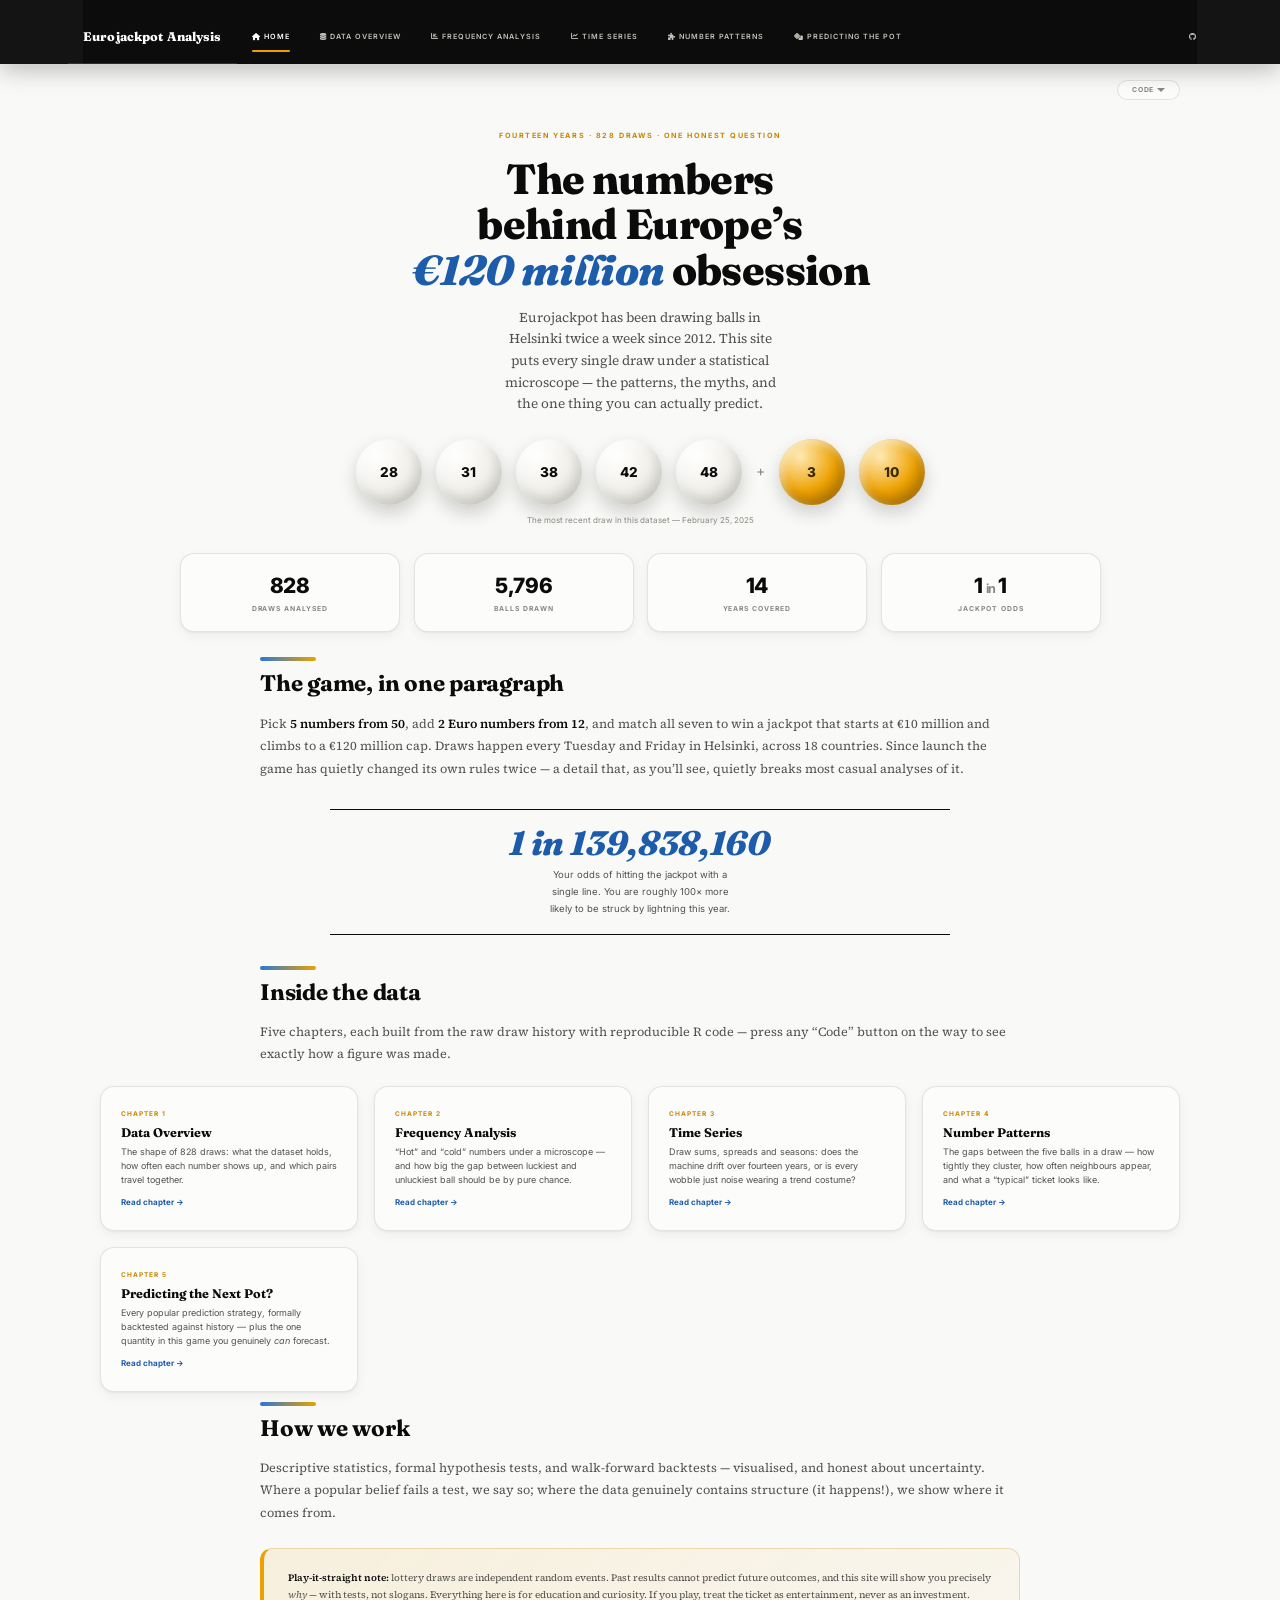
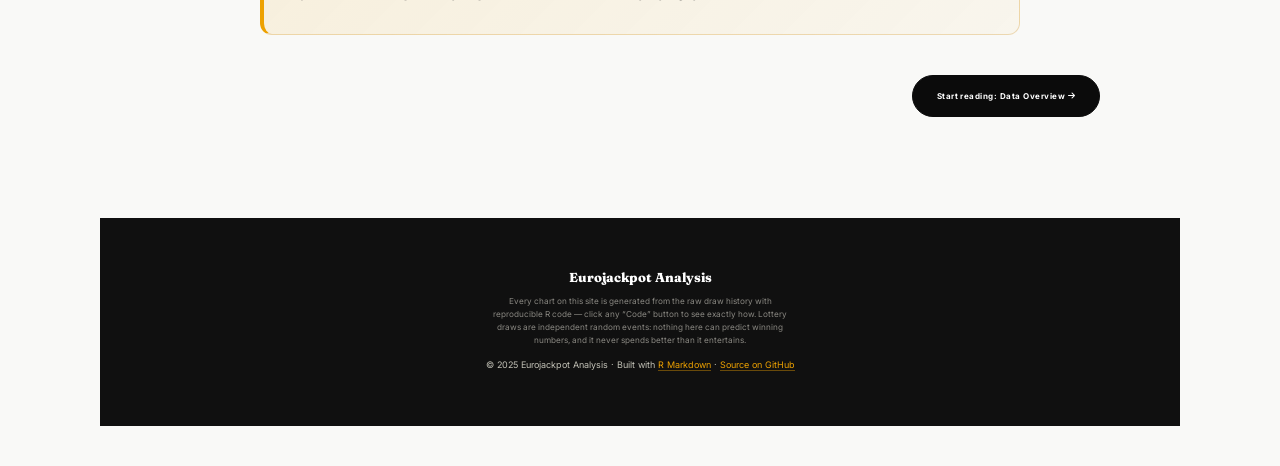
==== commit de8d4020: "Unify typography into one coherent document system - Three deliberate type tiers: Fraunces for displ" ====
--- a/docs/index.html
+++ b/docs/index.html
@@ -40,7 +40,7 @@
 <link rel="icon" href="data:image/svg+xml,<svg xmlns=%22http://www.w3.org/2000/svg%22 viewBox=%220 0 100 100%22><text y=%22.9em%22 font-size=%2290%22>🍀</text></svg>">
 <link rel="preconnect" href="https://fonts.googleapis.com">
 <link rel="preconnect" href="https://fonts.gstatic.com" crossorigin>
-<link href="https://fonts.googleapis.com/css2?family=Playfair+Display:ital,wght@0,700;0,800;1,700;1,800&family=Inter:wght@400;500;600;700;800&family=JetBrains+Mono:wght@400;600&display=swap" rel="stylesheet">
+<link href="https://fonts.googleapis.com/css2?family=Fraunces:ital,opsz,wght@0,9..144,600..900;1,9..144,600..900&family=Source+Serif+4:ital,opsz,wght@0,8..60,400;0,8..60,600;1,8..60,400&family=Inter:wght@400;500;600;700;800&family=JetBrains+Mono:wght@400;600&display=swap" rel="stylesheet">
 
 <style type="text/css">
   code{white-space: pre-wrap;}
@@ -484,6 +484,22 @@
     }
   });
 
+  /* frame every analysis page as a chapter of one document */
+  var chapterMap = {
+    "data-overview.html": "Chapter 1",
+    "frequency-analysis.html": "Chapter 2",
+    "time-series.html": "Chapter 3",
+    "number-patterns.html": "Chapter 4",
+    "predictive-analysis.html": "Chapter 5"
+  };
+  var titleEl = document.querySelector("#header h1.title");
+  if (titleEl && chapterMap[here]) {
+    var kick = document.createElement("p");
+    kick.className = "chapter-kicker";
+    kick.textContent = chapterMap[here] + " · Eurojackpot Analysis";
+    titleEl.parentNode.insertBefore(kick, titleEl);
+  }
+
   /* wrap tables so they scroll sideways on small screens */
   document.querySelectorAll(".main-container table").forEach(function (t) {
     if (t.closest(".table-scroll") || t.closest(".pagedtable")) return;
--- a/docs/styles.css
+++ b/docs/styles.css
@@ -18,7 +18,8 @@
 	--gold: #eda100;
 	--gold-deep: #c98500;
 	--red: #d03b3b;
-	--serif: "Playfair Display", Georgia, "Times New Roman", serif;
+	--serif: "Fraunces", "Playfair Display", Georgia, "Times New Roman", serif;
+	--body-serif: "Source Serif 4", Georgia, "Iowan Old Style", "Times New Roman", serif;
 	--sans: "Inter", system-ui, -apple-system, "Segoe UI", Roboto, sans-serif;
 	--mono: "JetBrains Mono", ui-monospace, SFMono-Regular, Menlo, monospace;
 	--shadow-sm: 0 1px 2px rgba(11, 11, 11, 0.05), 0 4px 12px rgba(11, 11, 11, 0.05);
@@ -34,9 +35,9 @@
 }
 
 body {
-	font-family: var(--sans);
-	font-size: clamp(1.0625rem, 1rem + 0.25vw, 1.1875rem);
-	line-height: 1.75;
+	font-family: var(--body-serif);
+	font-size: clamp(1.0938rem, 1rem + 0.3vw, 1.25rem);
+	line-height: 1.78;
 	color: var(--ink-2);
 	background: var(--paper);
 	margin: 0;
@@ -124,17 +125,55 @@
 }
 
 .section h3 {
-	font-family: var(--sans);
-	font-size: clamp(1.1rem, 1rem + 0.5vw, 1.3rem);
-	font-weight: 700;
-	letter-spacing: 0;
+	font-size: clamp(1.2rem, 1.05rem + 0.7vw, 1.5rem);
+	font-weight: 700;
 	max-width: var(--measure);
 	margin: 2em auto 0.6em;
+}
+
+/* the article lede: slightly larger opening paragraph */
+#header + p {
+	font-size: 1.09em;
+	line-height: 1.72;
+}
+
+/* "Chapter N" kicker injected above each article title by the footer script */
+.chapter-kicker {
+	font-family: var(--sans);
+	text-align: center;
+	font-size: 0.72rem;
+	font-weight: 700;
+	letter-spacing: 0.22em;
+	text-transform: uppercase;
+	color: var(--gold-deep);
+	margin: clamp(1.6rem, 5vw, 3.2rem) auto 0;
+}
+
+.chapter-kicker + h1.title,
+.chapter-kicker ~ h1.title {
+	margin-top: 0.7rem;
 }
 
 strong {
 	color: var(--ink);
 	font-weight: 600;
+}
+
+/* the data & UI layers always wear the sans, never the body serif */
+.ej-kicker,
+.ej-balls-caption,
+.stat-label,
+.page-card .pc-desc,
+.page-card .pc-go,
+.page-card .pc-kicker,
+.pull-stat .why,
+.caption,
+.figure .caption,
+.main-container table,
+#TOC,
+div.tocify,
+.footer {
+	font-family: var(--sans);
 }
 
 a {
